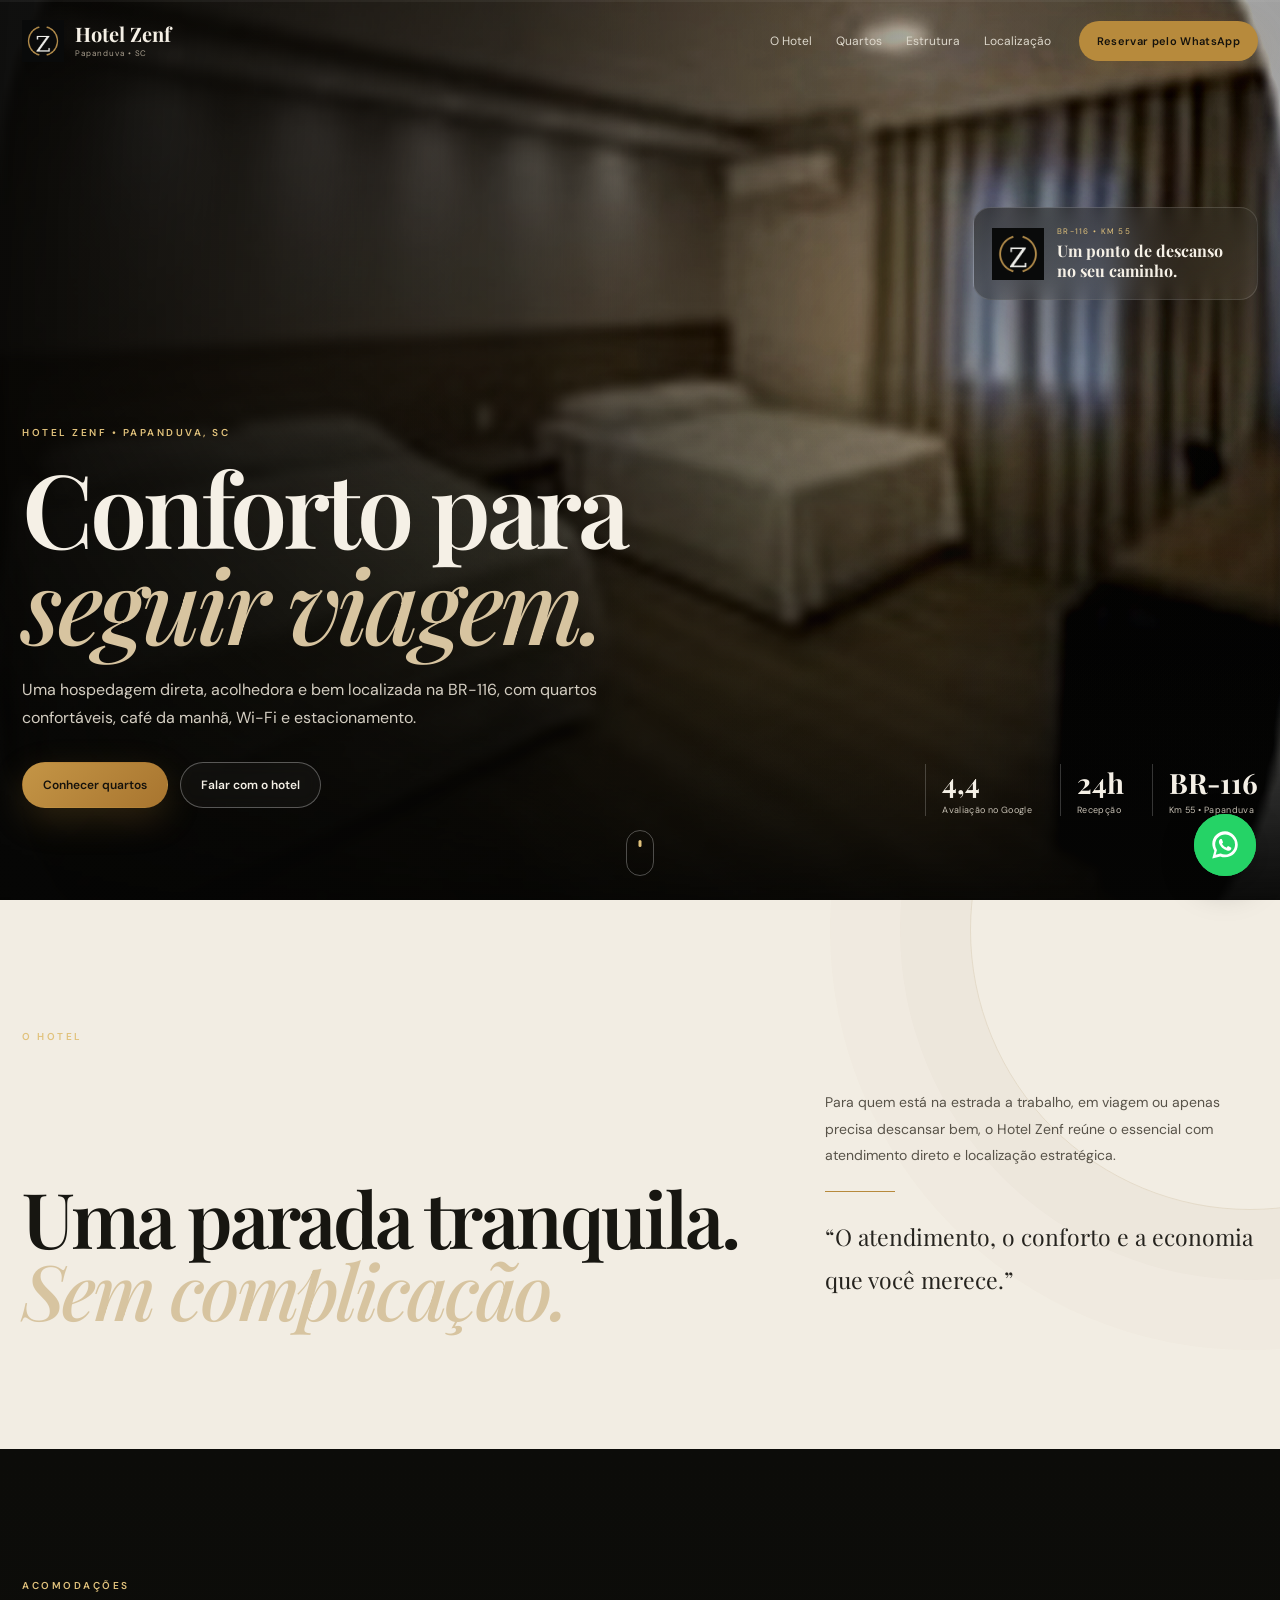
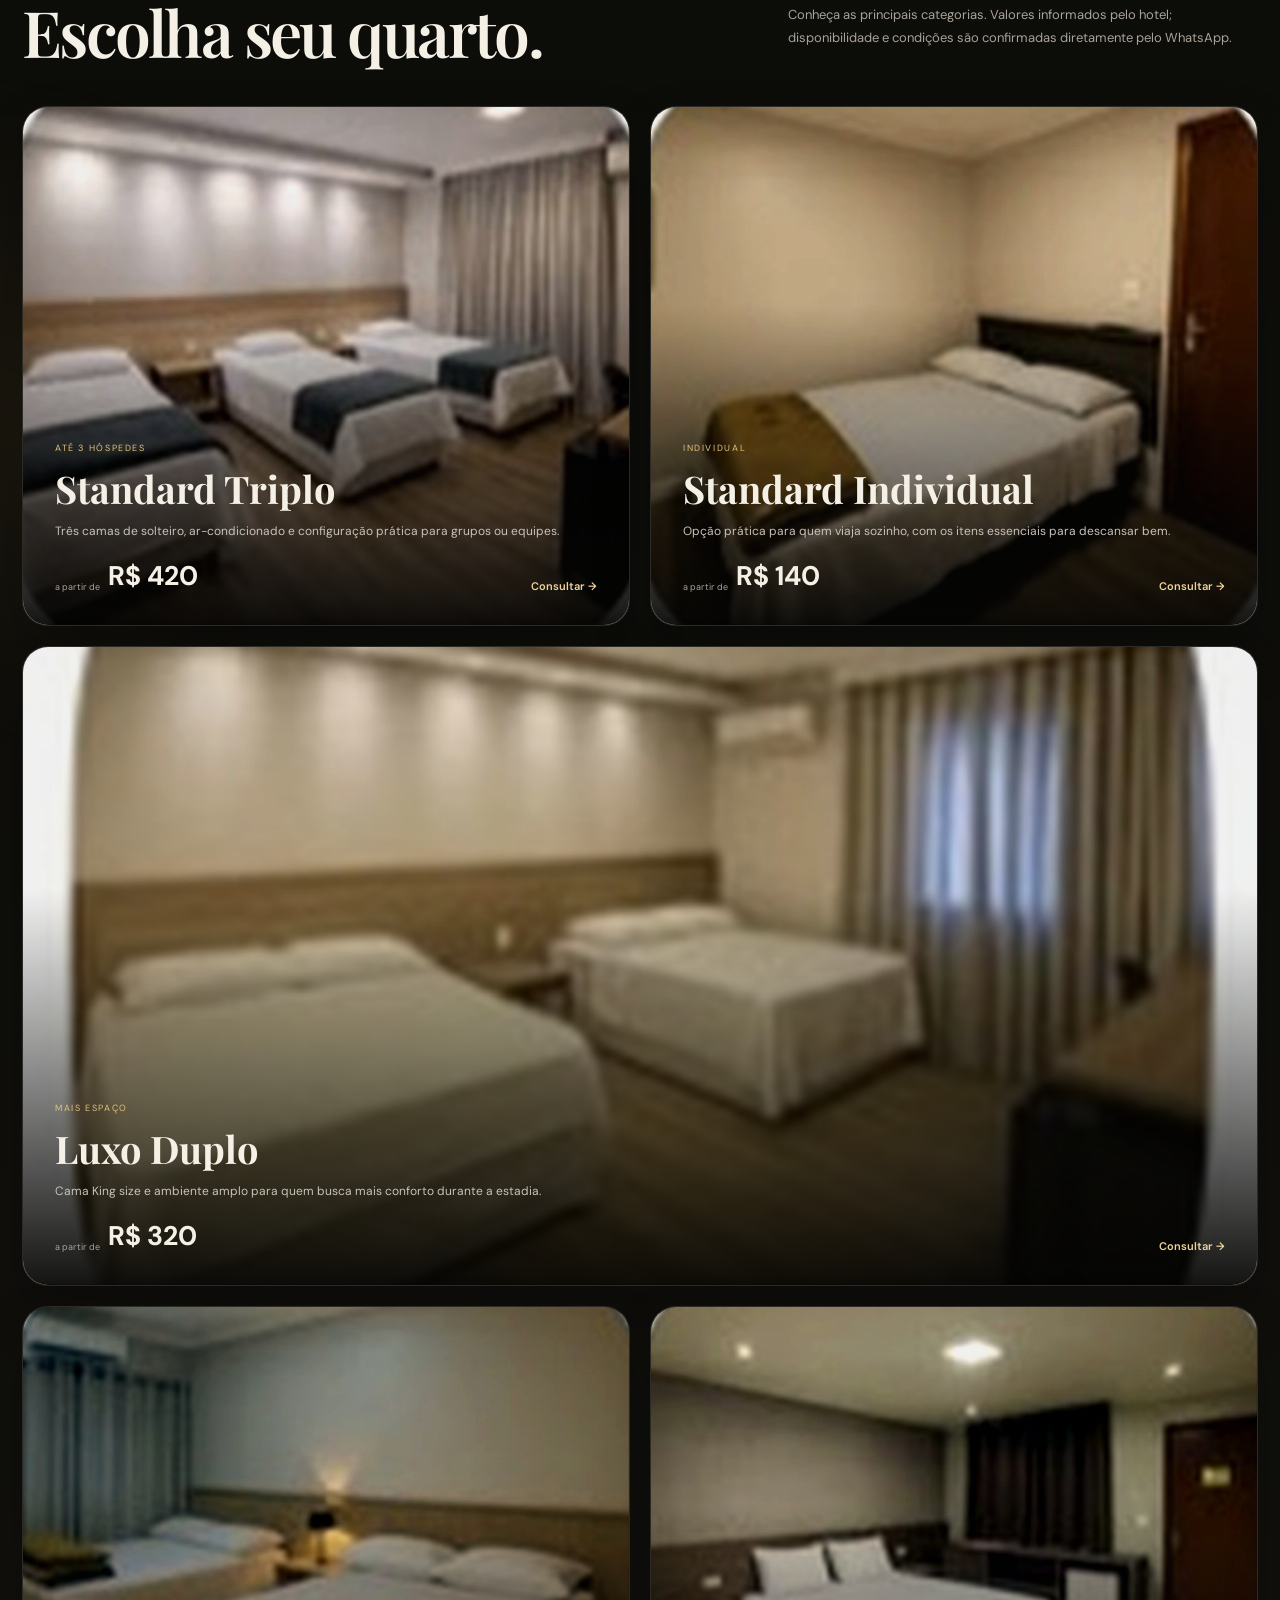
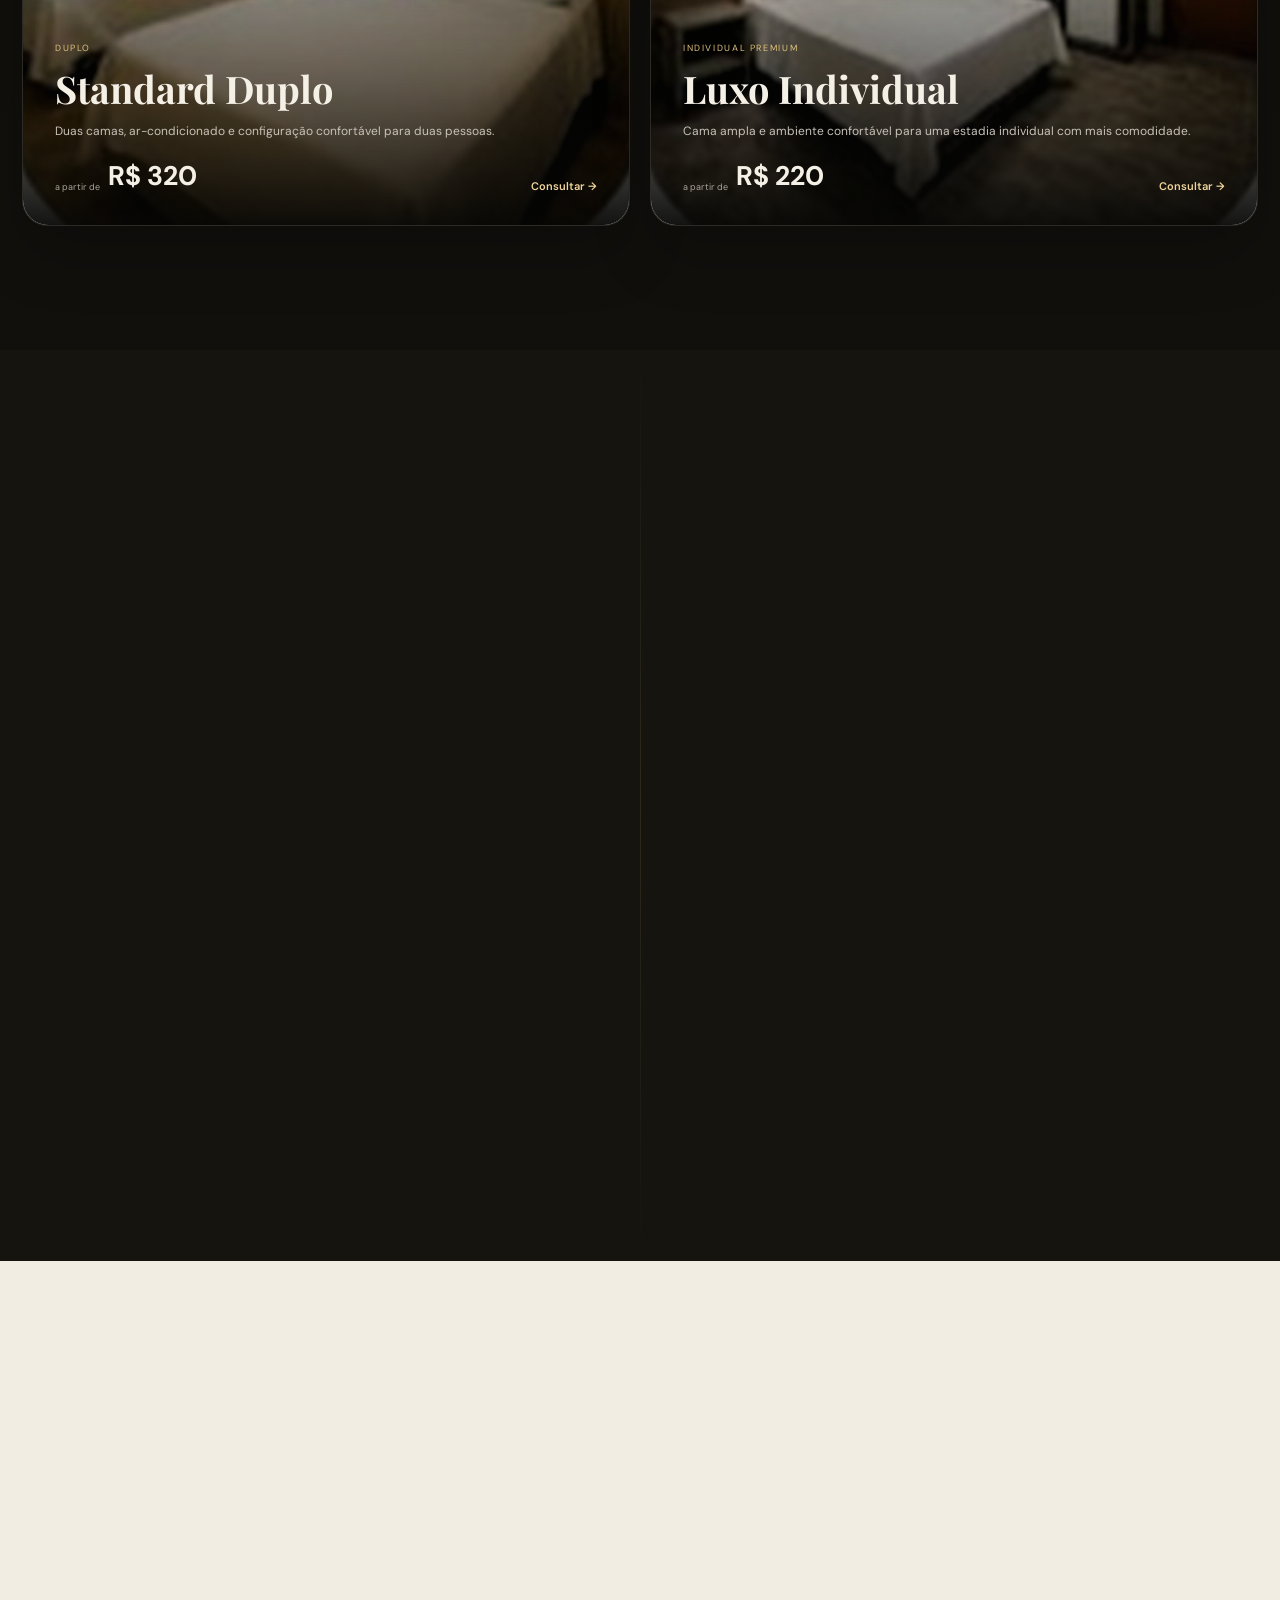
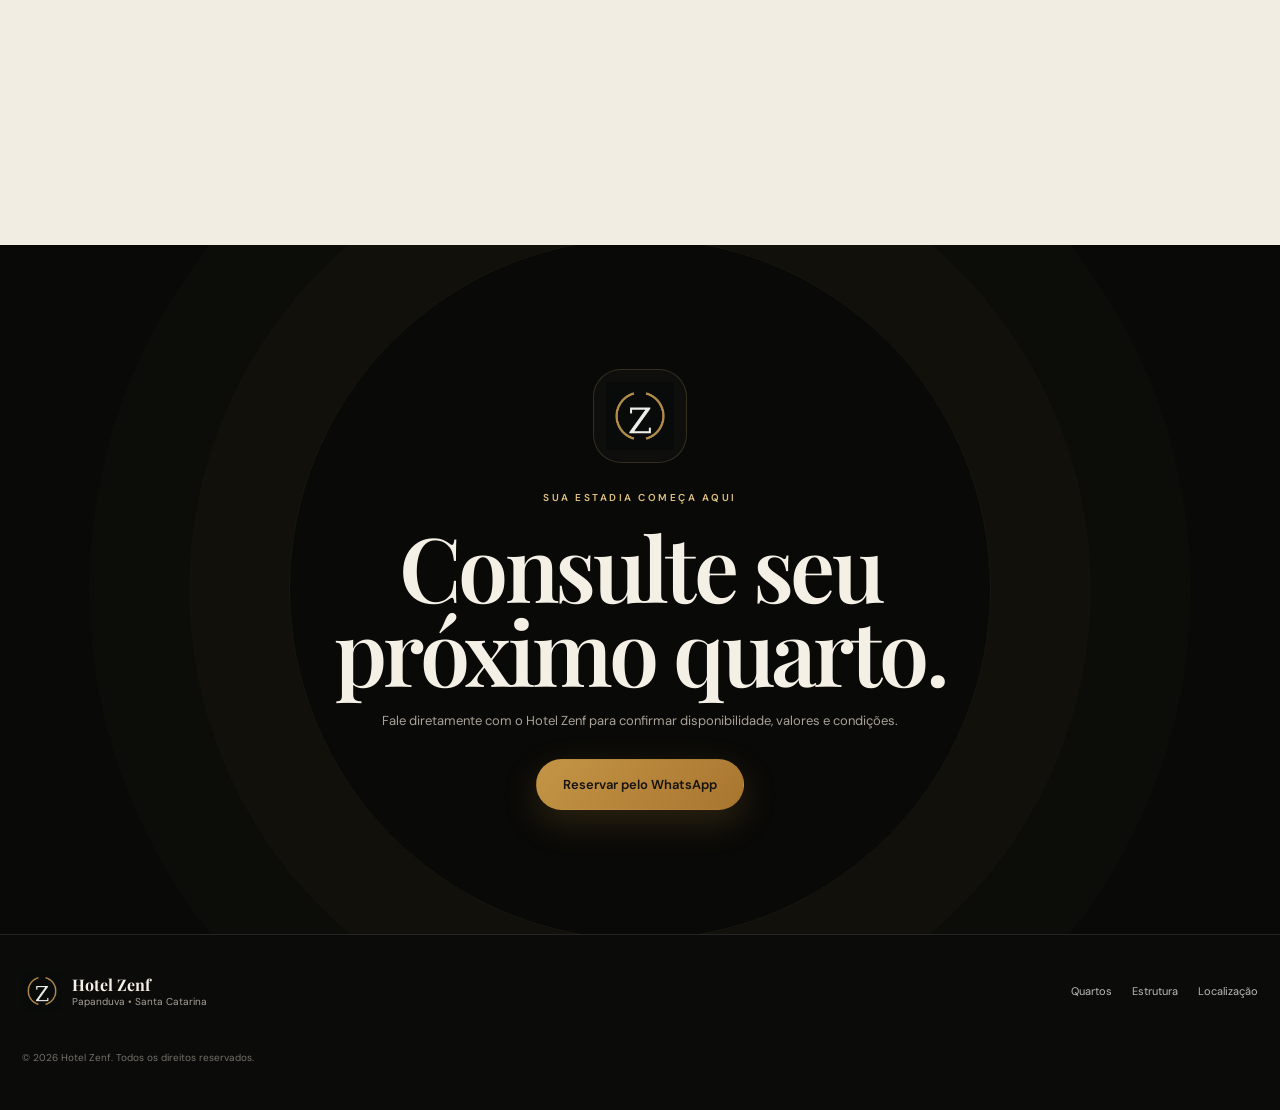
==== index.html @ 806b2047 "Add files via upload" ====
<!DOCTYPE html>
<html lang="pt-BR">
<head>
  <meta charset="UTF-8" />
  <meta name="viewport" content="width=device-width, initial-scale=1, viewport-fit=cover" />
  <meta name="theme-color" content="#0b0b09" />
  <meta name="description" content="Hotel Zenf em Papanduva, SC. Conforto, praticidade, café da manhã, Wi-Fi e estacionamento na BR-116." />
  <meta property="og:title" content="Hotel Zenf | Papanduva - SC" />
  <meta property="og:description" content="Conforto, atendimento e praticidade na BR-116." />
  <meta property="og:image" content="assets/hero-hotel-zenf.jpg" />
  <title>Hotel Zenf | Papanduva - SC</title>
  <link rel="icon" href="assets/favicon.ico" />
  <link rel="apple-touch-icon" href="assets/icon-180.png" />
  <link rel="manifest" href="manifest.webmanifest" />
  <link rel="preconnect" href="https://fonts.googleapis.com">
  <link rel="preconnect" href="https://fonts.gstatic.com" crossorigin>
  <link href="https://fonts.googleapis.com/css2?family=DM+Sans:wght@400;500;600&family=Playfair+Display:wght@500;600;700&display=swap" rel="stylesheet">
  <link rel="stylesheet" href="styles.css" />
</head>
<body>
  <div class="scroll-progress" aria-hidden="true"><span></span></div>

  <header class="nav" id="topo">
    <a class="brand-mini" href="#topo" aria-label="Hotel Zenf - Início">
      <img src="assets/hotel-zenf-emblem.png" alt="Símbolo Hotel Zenf" />
      <div><strong>Hotel Zenf</strong><small>Papanduva • SC</small></div>
    </a>

    <nav aria-label="Navegação principal">
      <a href="#hotel">O Hotel</a>
      <a href="#quartos">Quartos</a>
      <a href="#estrutura">Estrutura</a>
      <a href="#localizacao">Localização</a>
    </nav>

    <a class="nav-cta" href="https://wa.me/554736532288?text=Olá%2C%20vim%20pelo%20site%20do%20Hotel%20Zenf%20e%20gostaria%20de%20consultar%20disponibilidade." target="_blank" rel="noopener">
      Reservar pelo WhatsApp
    </a>
    <button class="menu" aria-label="Abrir menu" aria-expanded="false">☰</button>
  </header>

  <main>
    <section class="hero" id="inicio">
      <div class="hero-stage">
        <div class="hero-media depth-layer" data-depth="0.12">
          <img src="assets/hero-hotel-zenf.jpg" alt="Acomodação do Hotel Zenf" />
        </div>
        <div class="hero-glow depth-layer" data-depth="0.04"></div>
        <div class="hero-vignette"></div>
      </div>

      <div class="hero-content reveal">
        <span class="eyebrow">HOTEL ZENF • PAPANDUVA, SC</span>
        <h1>Conforto para<br><em>seguir viagem.</em></h1>
        <p>Uma hospedagem direta, acolhedora e bem localizada na BR-116, com quartos confortáveis, café da manhã, Wi-Fi e estacionamento.</p>
        <div class="hero-actions">
          <a class="btn primary" href="#quartos">Conhecer quartos</a>
          <a class="btn ghost" href="https://wa.me/554736532288?text=Olá%2C%20gostaria%20de%20consultar%20um%20quarto%20no%20Hotel%20Zenf." target="_blank" rel="noopener">Falar com o hotel</a>
        </div>
      </div>

      <div class="hero-floating-card reveal depth-layer" data-depth="-0.06">
        <img src="assets/hotel-zenf-emblem.png" alt="" />
        <div><small>BR-116 • KM 55</small><strong>Um ponto de descanso no seu caminho.</strong></div>
      </div>

      <div class="hero-stats reveal">
        <div><strong>4,4</strong><span>Avaliação no Google</span></div>
        <div><strong>24h</strong><span>Recepção</span></div>
        <div><strong>BR-116</strong><span>Km 55 • Papanduva</span></div>
      </div>

      <a class="scroll-hint" href="#hotel" aria-label="Role para descobrir"><span></span></a>
    </section>

    <section class="intro section" id="hotel">
      <div class="intro-orbit" aria-hidden="true"></div>
      <div class="section-kicker reveal">O HOTEL</div>
      <div class="intro-grid">
        <h2 class="reveal">Uma parada tranquila.<br><em>Sem complicação.</em></h2>
        <div class="intro-copy reveal">
          <p>Para quem está na estrada a trabalho, em viagem ou apenas precisa descansar bem, o Hotel Zenf reúne o essencial com atendimento direto e localização estratégica.</p>
          <div class="signature-line"></div>
          <p class="quote">“O atendimento, o conforto e a economia que você merece.”</p>
        </div>
      </div>
    </section>

    <section class="rooms section" id="quartos">
      <div class="rooms-backdrop" aria-hidden="true"></div>
      <div class="section-head reveal">
        <div>
          <span class="section-kicker">ACOMODAÇÕES</span>
          <h2>Escolha seu quarto.</h2>
        </div>
        <p>Conheça as principais categorias. Valores informados pelo hotel; disponibilidade e condições são confirmadas diretamente pelo WhatsApp.</p>
      </div>

      <div class="room-grid">
        <article class="room-card reveal tilt-card">
          <div class="room-image"><img src="assets/standard-triplo.jpg" alt="Quarto Standard Triplo"></div>
          <div class="room-info">
            <span>ATÉ 3 HÓSPEDES</span><h3>Standard Triplo</h3>
            <p>Três camas de solteiro, ar-condicionado e configuração prática para grupos ou equipes.</p>
            <div class="room-bottom"><div class="price"><small>a partir de</small><strong>R$ 420</strong></div><a href="https://wa.me/554736532288?text=Olá%2C%20gostaria%20de%20consultar%20o%20quarto%20Standard%20Triplo." target="_blank" rel="noopener">Consultar →</a></div>
          </div>
        </article>

        <article class="room-card reveal tilt-card">
          <div class="room-image"><img src="assets/standard-individual.jpg" alt="Quarto Standard Individual"></div>
          <div class="room-info">
            <span>INDIVIDUAL</span><h3>Standard Individual</h3>
            <p>Opção prática para quem viaja sozinho, com os itens essenciais para descansar bem.</p>
            <div class="room-bottom"><div class="price"><small>a partir de</small><strong>R$ 140</strong></div><a href="https://wa.me/554736532288?text=Olá%2C%20gostaria%20de%20consultar%20o%20quarto%20Standard%20Individual." target="_blank" rel="noopener">Consultar →</a></div>
          </div>
        </article>

        <article class="room-card room-card-wide reveal tilt-card">
          <div class="room-image"><img src="assets/luxo-duplo.jpg" alt="Quarto Luxo Duplo"></div>
          <div class="room-info">
            <span>MAIS ESPAÇO</span><h3>Luxo Duplo</h3>
            <p>Cama King size e ambiente amplo para quem busca mais conforto durante a estadia.</p>
            <div class="room-bottom"><div class="price"><small>a partir de</small><strong>R$ 320</strong></div><a href="https://wa.me/554736532288?text=Olá%2C%20gostaria%20de%20consultar%20o%20quarto%20Luxo%20Duplo." target="_blank" rel="noopener">Consultar →</a></div>
          </div>
        </article>

        <article class="room-card reveal tilt-card">
          <div class="room-image"><img src="assets/standard-duplo.jpg" alt="Quarto Standard Duplo"></div>
          <div class="room-info">
            <span>DUPLO</span><h3>Standard Duplo</h3>
            <p>Duas camas, ar-condicionado e configuração confortável para duas pessoas.</p>
            <div class="room-bottom"><div class="price"><small>a partir de</small><strong>R$ 320</strong></div><a href="https://wa.me/554736532288?text=Olá%2C%20gostaria%20de%20consultar%20o%20quarto%20Standard%20Duplo." target="_blank" rel="noopener">Consultar →</a></div>
          </div>
        </article>

        <article class="room-card reveal tilt-card">
          <div class="room-image"><img src="assets/luxo-individual.jpg" alt="Quarto Luxo Individual"></div>
          <div class="room-info">
            <span>INDIVIDUAL PREMIUM</span><h3>Luxo Individual</h3>
            <p>Cama ampla e ambiente confortável para uma estadia individual com mais comodidade.</p>
            <div class="room-bottom"><div class="price"><small>a partir de</small><strong>R$ 220</strong></div><a href="https://wa.me/554736532288?text=Olá%2C%20gostaria%20de%20consultar%20o%20quarto%20Luxo%20Individual." target="_blank" rel="noopener">Consultar →</a></div>
          </div>
        </article>
      </div>
    </section>

    <section class="experience section" id="estrutura">
      <div class="experience-title reveal">
        <span class="section-kicker">O ESSENCIAL, BEM FEITO</span>
        <h2>O que você precisa<br>para descansar bem.</h2>
      </div>

      <div class="amenities">
        <article class="amenity reveal">
          <div class="amenity-icon">☕</div><h3>Café da manhã</h3><p>Comece o dia com praticidade antes de seguir viagem.</p>
        </article>
        <article class="amenity reveal">
          <div class="amenity-icon">⌁</div><h3>Wi-Fi</h3><p>Conectividade para trabalho, comunicação e entretenimento.</p>
        </article>
        <article class="amenity reveal">
          <div class="amenity-icon">🚗</div><h3>Estacionamento</h3><p>Mais tranquilidade para quem chega de carro.</p>
        </article>
        <article class="amenity reveal">
          <div class="amenity-icon">❄</div><h3>Ar-condicionado</h3><p>Acomodações preparadas para diferentes temperaturas.</p>
        </article>
        <article class="amenity reveal">
          <div class="amenity-icon">▣</div><h3>TV e frigobar</h3><p>Comodidade no quarto para uma estadia mais confortável.</p>
        </article>
        <article class="amenity reveal">
          <div class="amenity-icon">◷</div><h3>Recepção 24h</h3><p>Atendimento para quem chega em diferentes horários.</p>
        </article>
      </div>
    </section>

    <section class="location section" id="localizacao">
      <div class="location-card reveal tilt-card">
        <span class="section-kicker">LOCALIZAÇÃO</span>
        <h2>No caminho certo.</h2>
        <p>BR-116, Km 55 s/n — São Cristóvão<br>Papanduva — SC, 89370-000</p>
        <div class="location-actions">
          <a class="btn primary" href="https://www.google.com/maps/search/?api=1&query=Hotel+Zenf+Papanduva+SC" target="_blank" rel="noopener">Abrir no Google Maps</a>
          <a class="btn ghost dark" href="tel:+554736532288">(47) 3653-2288</a>
        </div>
      </div>
    </section>

    <section class="final-cta section reveal">
      <div class="final-emblem"><img src="assets/hotel-zenf-emblem.png" alt="Hotel Zenf"></div>
      <span class="section-kicker">SUA ESTADIA COMEÇA AQUI</span>
      <h2>Consulte seu<br>próximo quarto.</h2>
      <p>Fale diretamente com o Hotel Zenf para confirmar disponibilidade, valores e condições.</p>
      <a class="btn primary large" href="https://wa.me/554736532288?text=Olá%2C%20vim%20pelo%20site%20e%20gostaria%20de%20consultar%20disponibilidade%20no%20Hotel%20Zenf." target="_blank" rel="noopener">Reservar pelo WhatsApp</a>
    </section>
  </main>

  <footer>
    <div class="footer-brand">
      <img src="assets/hotel-zenf-emblem.png" alt="">
      <div><strong>Hotel Zenf</strong><span>Papanduva • Santa Catarina</span></div>
    </div>
    <div class="footer-links"><a href="#quartos">Quartos</a><a href="#estrutura">Estrutura</a><a href="#localizacao">Localização</a></div>
    <p>© <span id="year"></span> Hotel Zenf. Todos os direitos reservados.</p>
  </footer>

  <a class="wa-float" href="https://wa.me/554736532288?text=Olá%2C%20vim%20pelo%20site%20do%20Hotel%20Zenf." target="_blank" rel="noopener" aria-label="Falar com Hotel Zenf pelo WhatsApp">
    <span class="wa-pulse" aria-hidden="true"></span>
    <svg viewBox="0 0 32 32" aria-hidden="true">
      <path fill="currentColor" d="M16.04 3C9.43 3 4.05 8.32 4.05 14.86c0 2.31.68 4.57 1.96 6.49L4 28.7l7.55-1.97a12.1 12.1 0 0 0 4.48.86h.01c6.61 0 11.99-5.32 11.99-11.86C28.03 9.18 22.65 3 16.04 3Zm0 21.98h-.01a9.47 9.47 0 0 1-4.03-.91l-.29-.14-4.48 1.17 1.2-4.33-.19-.3a9.18 9.18 0 0 1-1.49-5.02c0-5.13 4.2-9.31 9.35-9.31 2.5 0 4.84.97 6.6 2.72a9.21 9.21 0 0 1 2.74 6.59c0 5.13-4.2 9.53-9.4 9.53Zm5.13-6.97c-.28-.14-1.66-.81-1.92-.9-.26-.1-.45-.14-.64.14-.19.28-.73.9-.9 1.09-.16.19-.33.21-.61.07-.28-.14-1.18-.43-2.25-1.38a8.42 8.42 0 0 1-1.56-1.93c-.16-.28-.02-.43.12-.57.13-.13.28-.33.42-.5.14-.16.19-.28.28-.47.09-.19.05-.35-.02-.5-.07-.14-.64-1.53-.88-2.1-.23-.55-.47-.48-.64-.49h-.55c-.19 0-.5.07-.76.35-.26.28-1 1-1 2.42 0 1.42 1.04 2.79 1.18 2.98.14.19 2.04 3.1 4.94 4.35.69.3 1.23.48 1.65.61.69.22 1.32.19 1.82.12.56-.08 1.66-.67 1.89-1.32.24-.65.24-1.21.17-1.32-.07-.12-.26-.19-.54-.33Z"/>
    </svg>
  </a>

  <script src="script.js"></script>
</body>
</html>
---- styles.css ----
:root{
  --bg:#0b0b09;--bg2:#11110e;--panel:#171610;--ink:#f5f0e6;--muted:#a9a298;
  --gold:#b78a3c;--gold2:#e1c27c;--cream:#f2ede3;--dark:#171611;
  --line:rgba(255,255,255,.10);--max:1240px;
}
*{box-sizing:border-box}
html{scroll-behavior:smooth;overflow-x:hidden}
body{margin:0;background:var(--bg);color:var(--ink);font-family:"DM Sans",Arial,sans-serif;overflow-x:hidden}
a{color:inherit;text-decoration:none}
img{display:block;max-width:100%}
button{font:inherit}
.scroll-progress{position:fixed;top:0;left:0;right:0;height:2px;background:rgba(255,255,255,.05);z-index:100}
.scroll-progress span{display:block;width:0;height:100%;background:linear-gradient(90deg,var(--gold),var(--gold2));box-shadow:0 0 16px rgba(225,194,124,.45)}
.nav{height:82px;position:fixed;top:0;left:0;right:0;z-index:50;display:flex;align-items:center;gap:28px;padding:0 max(22px,calc((100vw - var(--max))/2));transition:.35s}
.nav.scrolled{height:70px;background:rgba(12,12,10,.82);backdrop-filter:blur(16px);border-bottom:1px solid rgba(255,255,255,.06)}
.brand-mini{display:flex;align-items:center;gap:11px;white-space:nowrap}
.brand-mini img{width:42px;height:42px;object-fit:contain}
.brand-mini strong{display:block;font-family:"Playfair Display",Georgia,serif;font-size:20px;line-height:1}
.brand-mini small{display:block;font-size:8px;letter-spacing:.12em;color:#a99f8e;margin-top:4px}
.nav nav{display:flex;gap:24px;margin-left:auto;font-size:12px;color:#ddd8cc}
.nav nav a{position:relative;padding:8px 0}
.nav nav a:after{content:"";position:absolute;left:0;right:100%;bottom:2px;height:1px;background:var(--gold2);transition:.25s}
.nav nav a:hover:after{right:0}
.nav-cta{font-size:11px;font-weight:600;letter-spacing:.03em;background:var(--gold);color:#15120c;padding:13px 18px;border-radius:999px;box-shadow:0 8px 30px rgba(183,138,60,.18)}
.menu{display:none;margin-left:auto;background:rgba(255,255,255,.04);border:1px solid var(--line);color:#fff;border-radius:10px;padding:7px 10px;font-size:19px}
.hero{min-height:100svh;position:relative;display:flex;align-items:flex-end;padding:132px max(22px,calc((100vw - var(--max))/2)) 92px;overflow:hidden;isolation:isolate}
.hero-stage{position:absolute;inset:0;perspective:1300px;overflow:hidden}
.hero-media{position:absolute;inset:-5%;will-change:transform}
.hero-media img{width:100%;height:100%;object-fit:cover;filter:saturate(.86) contrast(1.08) brightness(.86)}
.hero-vignette{position:absolute;inset:0;background:
  linear-gradient(90deg,rgba(5,5,4,.92) 0%,rgba(5,5,4,.69) 40%,rgba(5,5,4,.18) 72%),
  linear-gradient(0deg,rgba(5,5,4,.95) 0%,transparent 58%),
  radial-gradient(circle at 72% 35%,transparent 0%,rgba(5,5,4,.12) 48%,rgba(5,5,4,.55) 100%)}
.hero-glow{position:absolute;width:42vw;height:42vw;right:3vw;top:14vh;border-radius:50%;background:radial-gradient(circle,rgba(208,165,80,.17),transparent 68%);filter:blur(20px);will-change:transform}
.hero-content{position:relative;z-index:2;max-width:760px}
.eyebrow,.section-kicker{display:inline-block;color:var(--gold2);font-size:10px;letter-spacing:.25em;font-weight:600}
.hero h1,.section h2,.final-cta h2{font-family:"Playfair Display",Georgia,serif;font-weight:600;line-height:.94;letter-spacing:-.04em}
.hero h1{font-size:clamp(58px,8vw,112px);margin:18px 0 25px}
.hero h1 em,.intro h2 em{font-weight:500;color:#d7c4a0}
.hero p{font-size:16px;line-height:1.75;color:#d4cec2;max-width:650px}
.hero-actions{display:flex;gap:12px;flex-wrap:wrap;margin-top:30px}
.btn{display:inline-flex;align-items:center;justify-content:center;border-radius:999px;padding:14px 20px;font-size:12px;font-weight:600;border:1px solid transparent;transition:.3s cubic-bezier(.2,.7,.2,1)}
.btn:hover{transform:translateY(-3px)}
.primary{background:linear-gradient(135deg,#c49546,#a8752f);color:#15120c;box-shadow:0 12px 35px rgba(179,132,55,.22)}
.ghost{border-color:rgba(255,255,255,.3);background:rgba(255,255,255,.035);backdrop-filter:blur(8px)}
.ghost.dark{border-color:#c9c0b1;color:#222;background:transparent}
.large{padding:16px 26px;font-size:13px}
.hero-floating-card{position:absolute;z-index:2;right:max(22px,calc((100vw - var(--max))/2));top:23%;width:285px;padding:18px;display:flex;gap:13px;align-items:center;border:1px solid rgba(255,255,255,.13);border-radius:18px;background:linear-gradient(135deg,rgba(25,24,19,.56),rgba(255,255,255,.04));backdrop-filter:blur(16px);box-shadow:0 30px 70px rgba(0,0,0,.25);transform-style:preserve-3d}
.hero-floating-card img{width:52px;height:52px;object-fit:contain}
.hero-floating-card small,.hero-floating-card strong{display:block}
.hero-floating-card small{font-size:8px;letter-spacing:.16em;color:var(--gold2)}
.hero-floating-card strong{font-family:"Playfair Display",Georgia,serif;font-size:16px;line-height:1.25;margin-top:5px}
.hero-stats{position:absolute;right:max(22px,calc((100vw - var(--max))/2));bottom:84px;z-index:2;display:flex;gap:28px}
.hero-stats div{padding-left:16px;border-left:1px solid rgba(255,255,255,.2)}
.hero-stats strong{display:block;font-family:"Playfair Display",Georgia,serif;font-size:28px}
.hero-stats span{display:block;font-size:9px;letter-spacing:.04em;color:#c8c1b5;margin-top:3px}
.scroll-hint{position:absolute;left:50%;bottom:24px;z-index:3;width:28px;height:46px;border:1px solid rgba(255,255,255,.28);border-radius:18px;transform:translateX(-50%)}
.scroll-hint span{position:absolute;width:3px;height:7px;border-radius:3px;background:var(--gold2);top:9px;left:50%;transform:translateX(-50%);animation:scrollDot 1.7s infinite}
@keyframes scrollDot{0%{opacity:0;transform:translate(-50%,0)}30%{opacity:1}100%{opacity:0;transform:translate(-50%,18px)}}
.section{padding:124px max(22px,calc((100vw - var(--max))/2));position:relative;overflow:hidden}
.intro{background:var(--cream);color:var(--dark)}
.intro-orbit{position:absolute;width:560px;height:560px;border:1px solid rgba(142,105,47,.14);border-radius:50%;right:-250px;top:-250px;box-shadow:0 0 0 70px rgba(142,105,47,.025),0 0 0 140px rgba(142,105,47,.018)}
.intro-grid{display:grid;grid-template-columns:1.25fr .75fr;gap:80px;align-items:end;margin-top:30px;position:relative;z-index:2}
.intro h2{font-size:clamp(48px,6vw,82px);margin:0}
.intro-copy p{font-size:14px;line-height:1.9;color:#585349}
.signature-line{height:1px;width:70px;background:var(--gold);margin:22px 0}
.intro-copy .quote{font-family:"Playfair Display",Georgia,serif;font-size:23px;color:#25231e}
.rooms{background:linear-gradient(180deg,#0c0c09,#11100d)}
.rooms-backdrop{position:absolute;width:700px;height:700px;border-radius:50%;left:-350px;top:10%;background:radial-gradient(circle,rgba(181,138,60,.08),transparent 68%);filter:blur(10px)}
.section-head{display:flex;justify-content:space-between;gap:40px;align-items:end;margin-bottom:44px;position:relative;z-index:2}
.section-head h2{font-size:clamp(48px,5vw,70px);margin:8px 0 0}
.section-head>p{max-width:470px;color:var(--muted);font-size:13px;line-height:1.75}
.room-grid{display:grid;grid-template-columns:repeat(2,minmax(0,1fr));gap:20px;perspective:1400px}
.room-card{position:relative;min-height:520px;border-radius:26px;overflow:hidden;background:#17160f;border:1px solid rgba(255,255,255,.09);box-shadow:0 30px 60px rgba(0,0,0,.2);transform-style:preserve-3d;transition:box-shadow .35s,border-color .35s}
.room-card:hover{border-color:rgba(225,194,124,.24);box-shadow:0 40px 80px rgba(0,0,0,.32)}
.room-card-wide{grid-column:span 2;min-height:640px}
.room-image{position:absolute;inset:0;overflow:hidden}
.room-image:after{content:"";position:absolute;inset:0;background:linear-gradient(0deg,rgba(5,5,4,.94),rgba(5,5,4,.06) 62%)}
.room-image img{width:100%;height:100%;object-fit:cover;transition:transform 1s cubic-bezier(.2,.7,.2,1);will-change:transform}
.room-card:hover .room-image img{transform:scale(1.045)}
.room-info{position:absolute;left:0;right:0;bottom:0;padding:32px;z-index:2;transform:translateZ(34px)}
.room-info>span{font-size:9px;letter-spacing:.18em;color:var(--gold2)}
.room-info h3{font-family:"Playfair Display",Georgia,serif;font-size:38px;margin:7px 0 8px}
.room-info p{margin:0;color:#c8c2b8;line-height:1.65;font-size:12px;max-width:540px}
.room-bottom{display:flex;align-items:flex-end;justify-content:space-between;gap:18px;margin-top:17px}
.price{display:flex;align-items:flex-end;gap:8px}
.price small{color:#aaa49a;font-size:9px}
.price strong{font-size:27px}
.room-bottom>a{font-size:11px;color:#f0d59b;font-weight:600}
.experience{background:#15140f}
.experience:before{content:"";position:absolute;left:50%;top:0;bottom:0;width:1px;background:linear-gradient(transparent,rgba(225,194,124,.12),transparent)}
.experience-title h2{font-size:clamp(48px,6vw,78px);margin:12px 0 58px}
.amenities{display:grid;grid-template-columns:repeat(3,1fr);gap:14px;perspective:1200px}
.amenity{padding:28px;min-height:200px;border:1px solid rgba(255,255,255,.085);border-radius:20px;background:linear-gradient(145deg,rgba(255,255,255,.04),rgba(255,255,255,.012));box-shadow:inset 0 1px rgba(255,255,255,.03),0 20px 60px rgba(0,0,0,.12);transition:.35s}
.amenity:hover{transform:translateY(-7px) rotateX(2deg);border-color:rgba(225,194,124,.22)}
.amenity-icon{width:44px;height:44px;border:1px solid rgba(225,194,124,.28);border-radius:14px;display:grid;place-items:center;color:var(--gold2);font-size:19px;background:rgba(225,194,124,.04)}
.amenity h3{font-family:"Playfair Display",Georgia,serif;font-size:25px;margin:28px 0 8px}
.amenity p{font-size:12px;line-height:1.75;color:var(--muted);margin:0}
.location{background:var(--cream);color:var(--dark);display:block}
.location-card{padding:48px;border:1px solid #d8d0c0;border-radius:26px;background:rgba(255,255,255,.42);box-shadow:0 35px 80px rgba(77,60,34,.08);transform-style:preserve-3d}
.location-card h2{font-size:62px;margin:10px 0 18px}
.location-card p{color:#615b50;line-height:1.8}
.location-actions{display:flex;gap:10px;flex-wrap:wrap;margin-top:27px}
.location-graphic{position:relative;border-radius:26px;background:linear-gradient(145deg,#181712,#0d0d0b);color:#fff;min-height:370px;display:flex;flex-direction:column;align-items:center;justify-content:center;overflow:hidden;box-shadow:0 35px 80px rgba(0,0,0,.16)}
.location-graphic span{font-family:"Playfair Display",Georgia,serif;font-size:112px;color:var(--gold2);line-height:.85;position:relative;z-index:2}
.location-graphic small{letter-spacing:.22em;color:#c9c2b5;position:relative;z-index:2}
.route-line{position:absolute;width:140%;height:1px;background:linear-gradient(90deg,transparent,var(--gold),transparent);transform:rotate(-27deg);opacity:.45}
.route-dot{position:absolute;width:14px;height:14px;border-radius:50%;background:var(--gold2);box-shadow:0 0 0 10px rgba(225,194,124,.08),0 0 40px rgba(225,194,124,.42);right:22%;top:27%}
.final-cta{text-align:center;background:#090907}
.final-cta:before{content:"";position:absolute;width:700px;height:700px;border:1px solid rgba(225,194,124,.07);border-radius:50%;left:50%;top:50%;transform:translate(-50%,-50%);box-shadow:0 0 0 100px rgba(225,194,124,.018),0 0 0 200px rgba(225,194,124,.012)}
.final-emblem{width:94px;height:94px;border:1px solid rgba(225,194,124,.18);border-radius:28px;display:grid;place-items:center;margin:0 auto 22px;position:relative;z-index:2;background:rgba(255,255,255,.025)}
.final-emblem img{width:68px}
.final-cta>*{position:relative;z-index:2}
.final-cta h2{font-size:clamp(58px,7vw,96px);margin:18px 0}
.final-cta p{max-width:600px;margin:0 auto 26px;color:var(--muted);line-height:1.75;font-size:13px}
footer{padding:36px max(22px,calc((100vw - var(--max))/2));border-top:1px solid var(--line);display:flex;gap:30px;align-items:center;flex-wrap:wrap}
.footer-brand{display:flex;align-items:center;gap:10px}
.footer-brand img{width:40px}
.footer-brand strong,.footer-brand span{display:block}
.footer-brand strong{font-family:"Playfair Display",Georgia,serif}
.footer-brand span{font-size:10px;color:var(--muted)}
.footer-links{display:flex;gap:20px;margin-left:auto;font-size:11px;color:#bbb}
footer>p{width:100%;font-size:10px;color:#747169}
.wa-float{position:fixed;right:20px;bottom:20px;z-index:60;background:#25D366;color:#07150b;font-weight:700;font-size:11px;padding:13px 17px;border-radius:999px;box-shadow:0 16px 34px rgba(0,0,0,.28)}
.reveal{opacity:0;transform:translateY(28px);transition:opacity .8s cubic-bezier(.2,.7,.2,1),transform .8s cubic-bezier(.2,.7,.2,1)}
.reveal.in{opacity:1;transform:none}
@media(max-width:980px){
  .nav nav,.nav-cta{display:none}.menu{display:block}
  .nav.open{background:rgba(12,12,10,.96);backdrop-filter:blur(16px)}
  .nav.open nav{display:flex;position:absolute;top:70px;left:14px;right:14px;flex-direction:column;background:#11110e;border:1px solid var(--line);padding:20px;border-radius:16px}
  .hero{padding-bottom:126px}
  .hero-floating-card{display:none}
  .hero-stats{left:22px;right:22px;bottom:62px;gap:12px}
  .hero-stats div{flex:1}.hero-stats strong{font-size:23px}.hero-stats span{font-size:8px}
  .scroll-hint{display:none}
  .intro-grid,.location{grid-template-columns:1fr;gap:30px}
  .room-grid{grid-template-columns:1fr}.room-card-wide{grid-column:auto}
  .amenities{grid-template-columns:repeat(2,1fr)}
  .section{padding-top:92px;padding-bottom:92px}
  .section-head{align-items:start;flex-direction:column}
  .footer-links{margin-left:0;width:100%;flex-wrap:wrap}
}
@media(max-width:560px){
  .nav{height:68px;padding-left:16px;padding-right:16px}.brand-mini strong{font-size:18px}.brand-mini img{width:37px;height:37px}
  .hero{padding:105px 18px 112px}.hero h1{font-size:56px}.hero p{font-size:13px}
  .hero-stats{bottom:24px;left:18px;right:18px}.hero-stats span{display:none}
  .section{padding:74px 18px}
  .intro h2,.section-head h2,.experience-title h2{font-size:44px}
  .room-card,.room-card-wide{min-height:500px;border-radius:20px}
  .room-info{padding:24px}.room-info h3{font-size:32px}
  .room-bottom{align-items:flex-start;flex-direction:column}
  .amenities{grid-template-columns:1fr}
  .location-card{padding:30px 23px}.location-card h2{font-size:48px}.location-graphic{min-height:260px}
  .wa-float{right:13px;bottom:13px}
}
@media(prefers-reduced-motion:reduce){
  html{scroll-behavior:auto}
  *,*:before,*:after{animation:none!important;transition:none!important}
}

.location-card{max-width:900px;margin:0 auto}

/* WhatsApp flutuante pulsante */
.wa-float{
  position:fixed;right:24px;bottom:24px;z-index:60;
  width:62px;height:62px;padding:0;border-radius:50%;
  display:grid;place-items:center;
  background:#25D366;color:#fff;
  box-shadow:0 12px 34px rgba(0,0,0,.28);
  transition:transform .25s ease,box-shadow .25s ease;
  isolation:isolate;
}
.wa-float:hover{transform:translateY(-3px) scale(1.04);box-shadow:0 16px 42px rgba(0,0,0,.34)}
.wa-float svg{width:34px;height:34px;position:relative;z-index:2}
.wa-pulse{
  position:absolute;inset:0;border-radius:50%;
  background:#25D366;z-index:-1;
  animation:waPulse 1.8s ease-out infinite;
}
@keyframes waPulse{
  0%{transform:scale(.92);opacity:.7}
  70%{transform:scale(1.55);opacity:0}
  100%{transform:scale(1.55);opacity:0}
}
@media(max-width:560px){
  .wa-float{right:16px;bottom:16px;width:56px;height:56px}
  .wa-float svg{width:31px;height:31px}
}
@media(prefers-reduced-motion:reduce){
  .wa-pulse{animation:none!important}
}
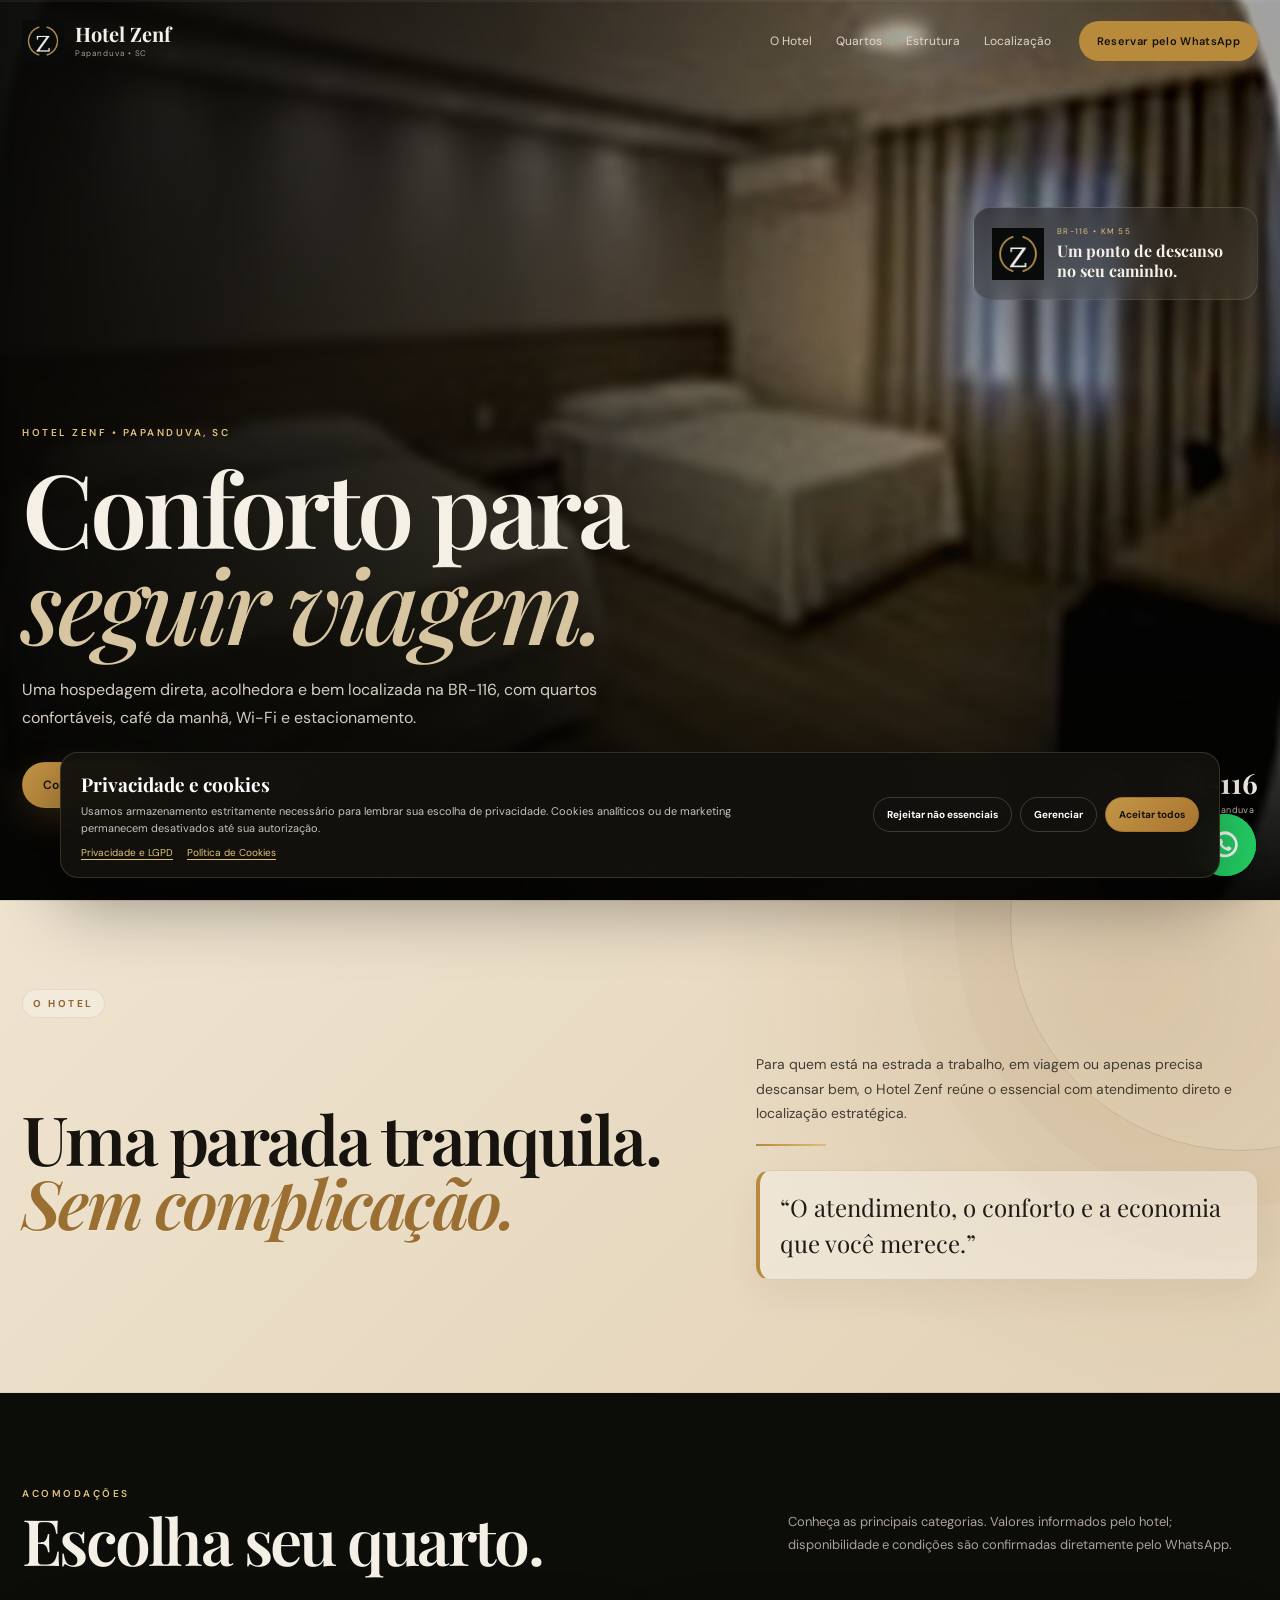
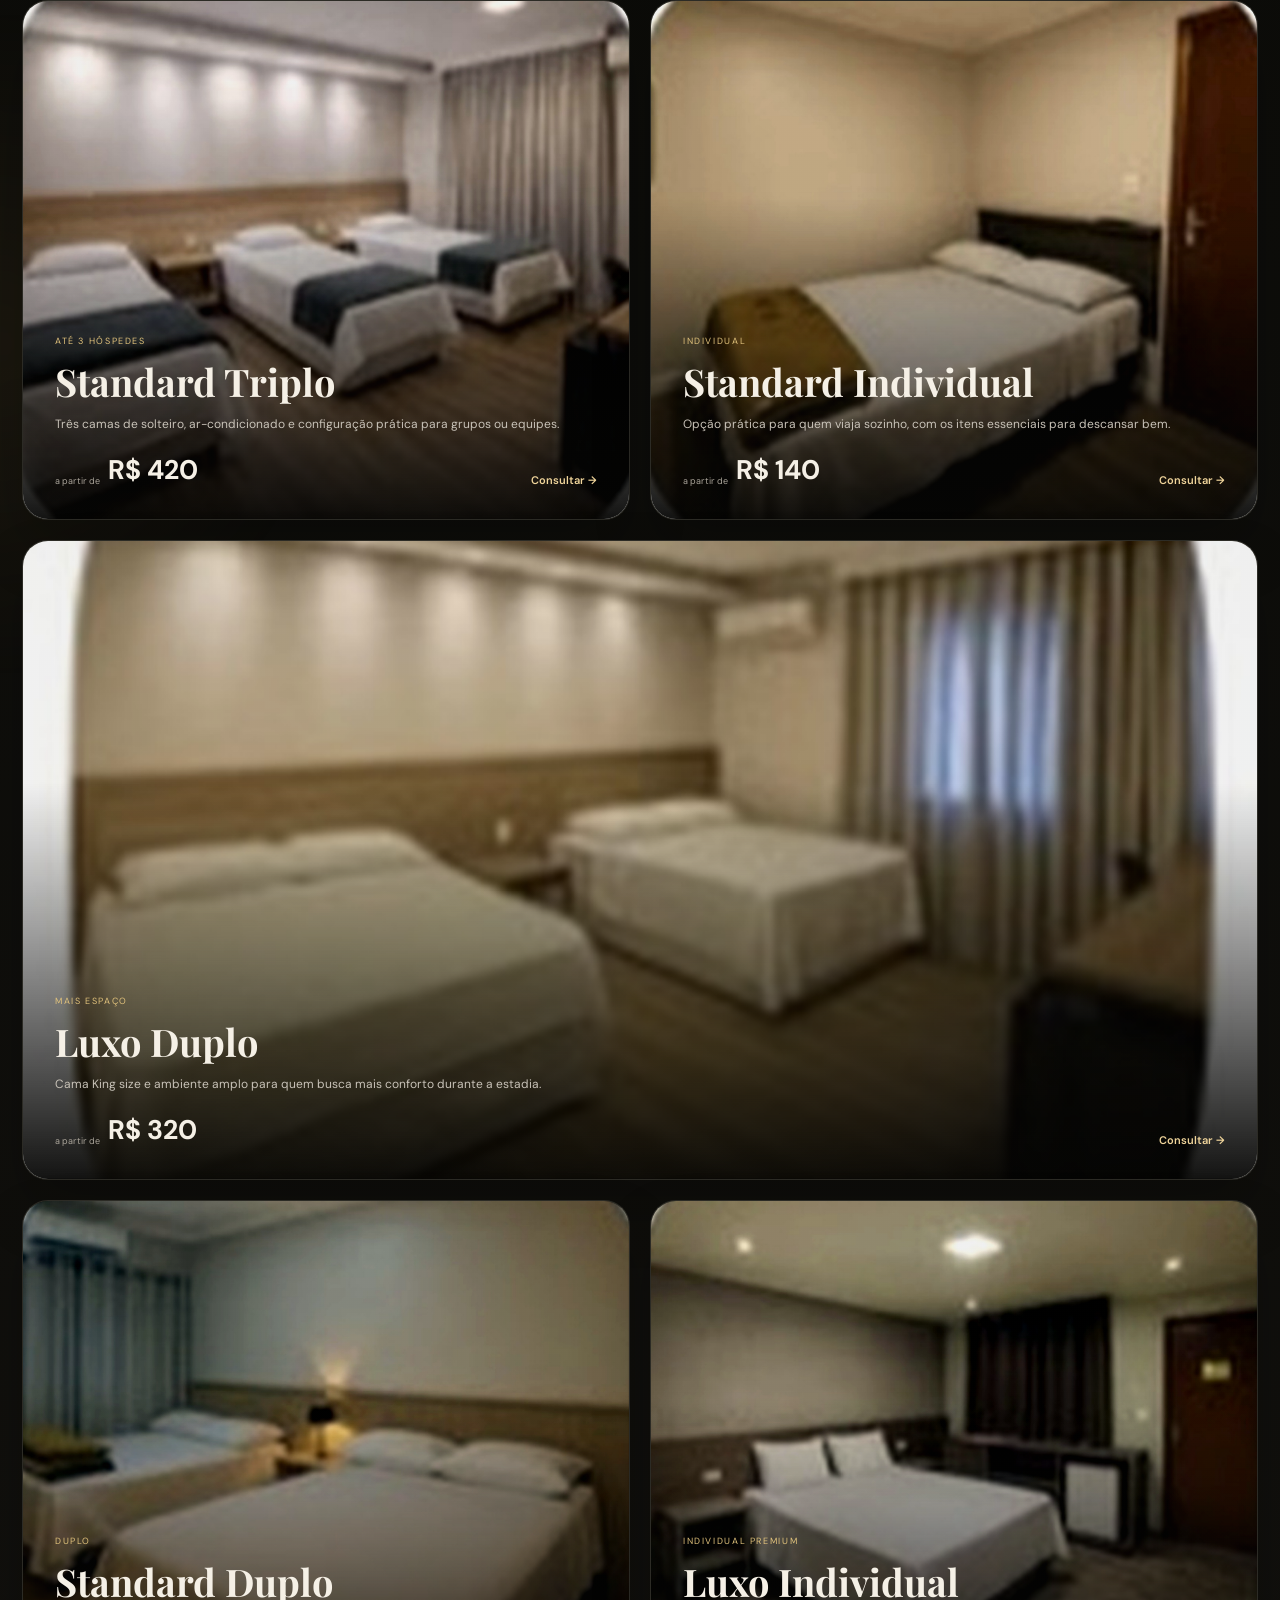
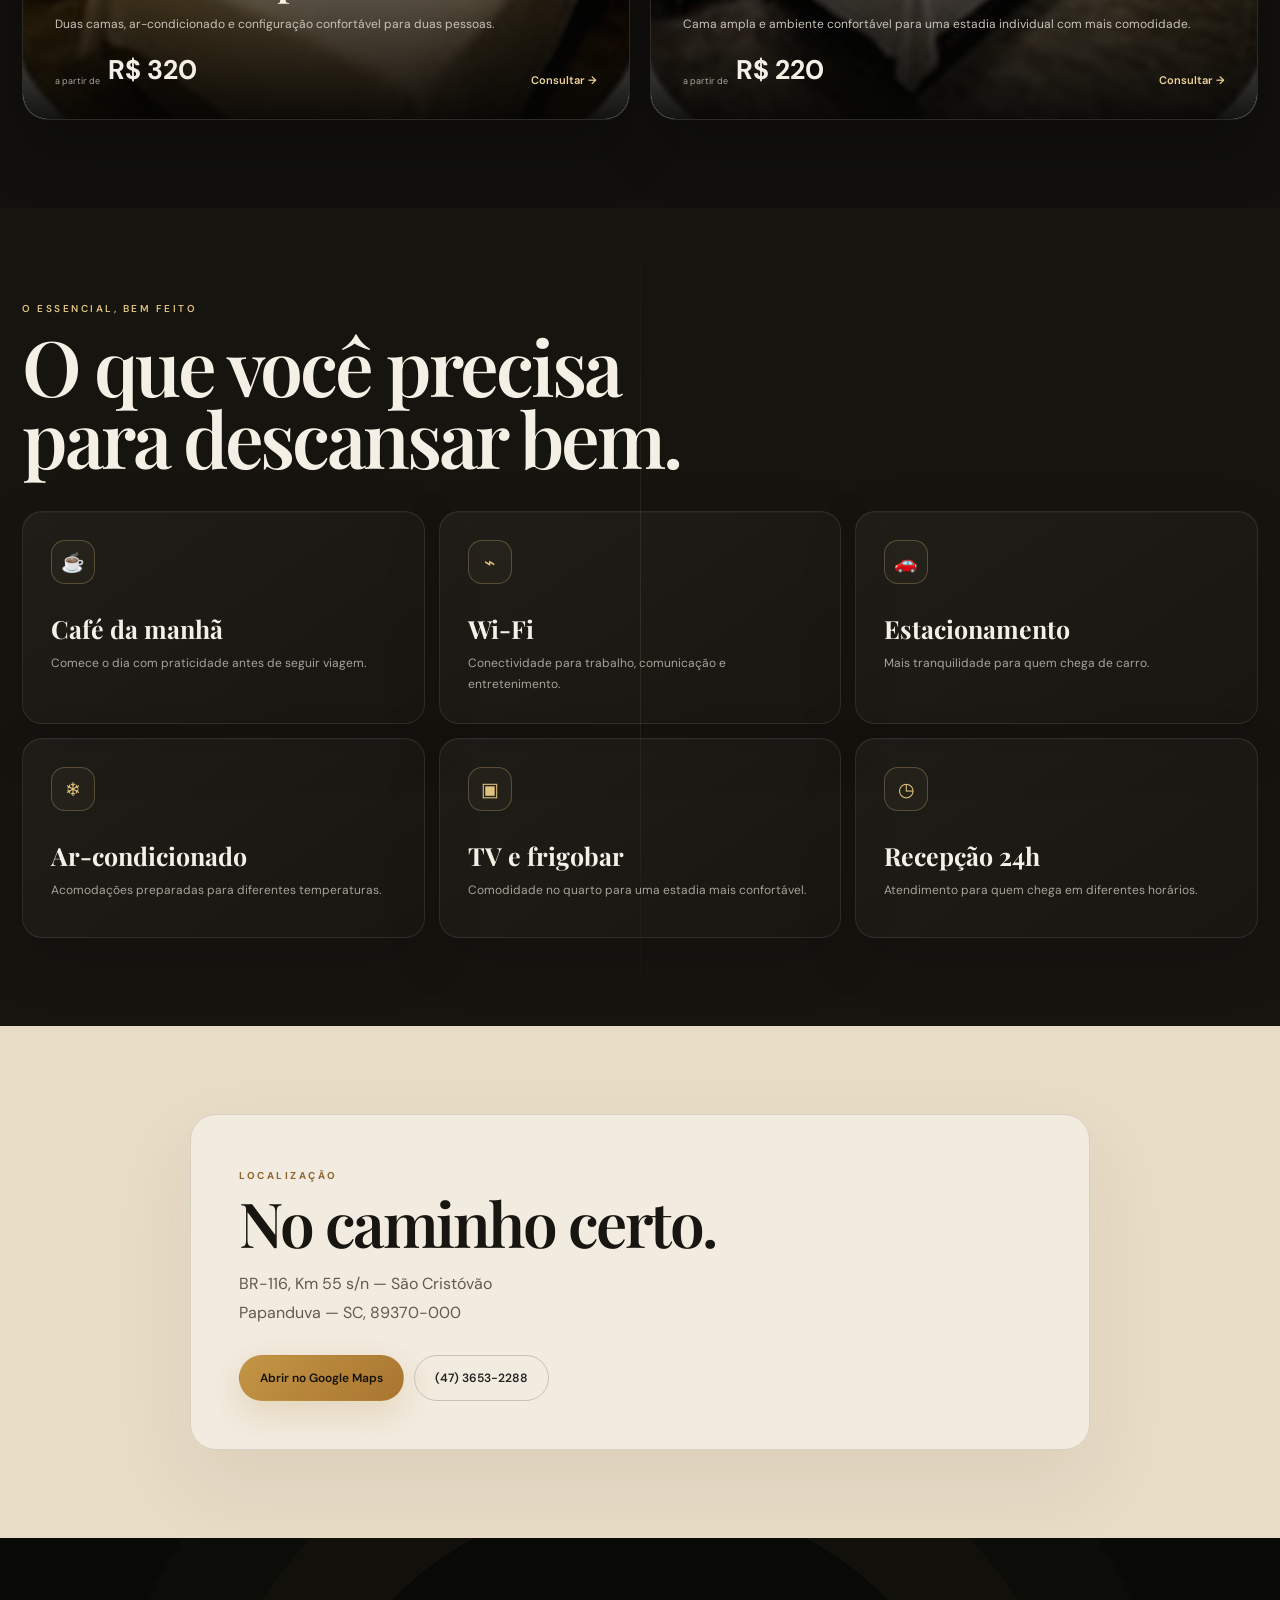
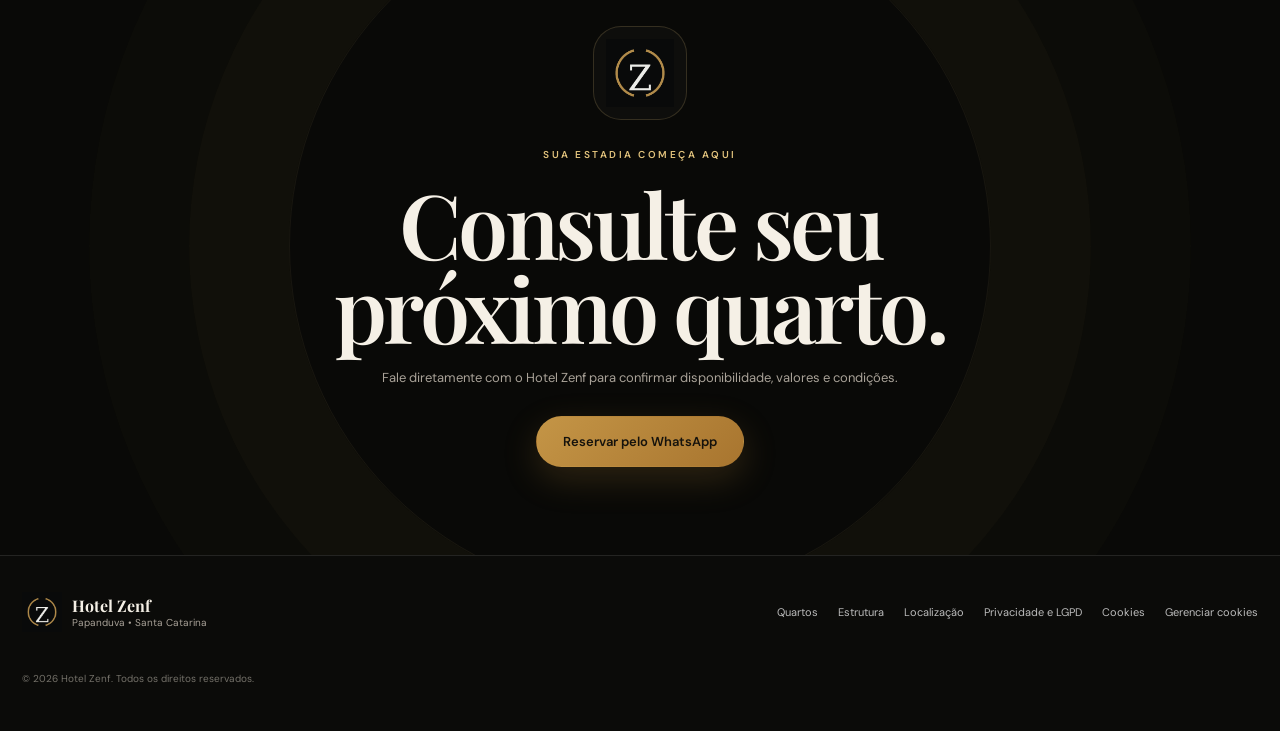
==== commit f6a70498: "Add files via upload" ====
--- a/index.html
+++ b/index.html
@@ -198,7 +198,14 @@
       <img src="assets/hotel-zenf-emblem.png" alt="">
       <div><strong>Hotel Zenf</strong><span>Papanduva • Santa Catarina</span></div>
     </div>
-    <div class="footer-links"><a href="#quartos">Quartos</a><a href="#estrutura">Estrutura</a><a href="#localizacao">Localização</a></div>
+    <div class="footer-links">
+      <a href="#quartos">Quartos</a>
+      <a href="#estrutura">Estrutura</a>
+      <a href="#localizacao">Localização</a>
+      <a href="privacidade.html">Privacidade e LGPD</a>
+      <a href="cookies.html">Cookies</a>
+      <button class="footer-cookie-btn" id="manageCookiesFooter" type="button">Gerenciar cookies</button>
+    </div>
     <p>© <span id="year"></span> Hotel Zenf. Todos os direitos reservados.</p>
   </footer>
 
@@ -209,6 +216,70 @@
     </svg>
   </a>
 
+
+  <section class="cookie-banner" id="cookieBanner" aria-live="polite" aria-label="Preferências de privacidade">
+    <div class="cookie-copy">
+      <strong>Privacidade e cookies</strong>
+      <p>Usamos armazenamento estritamente necessário para lembrar sua escolha de privacidade. Cookies analíticos ou de marketing permanecem desativados até sua autorização.</p>
+      <div class="cookie-links">
+        <a href="privacidade.html">Privacidade e LGPD</a>
+        <a href="cookies.html">Política de Cookies</a>
+      </div>
+    </div>
+    <div class="cookie-actions">
+      <button class="cookie-btn secondary" id="rejectCookies" type="button">Rejeitar não essenciais</button>
+      <button class="cookie-btn secondary" id="manageCookies" type="button">Gerenciar</button>
+      <button class="cookie-btn primary-cookie" id="acceptCookies" type="button">Aceitar todos</button>
+    </div>
+  </section>
+
+  <div class="cookie-modal" id="cookieModal" aria-hidden="true">
+    <div class="cookie-modal-card" role="dialog" aria-modal="true" aria-labelledby="cookieModalTitle">
+      <button class="cookie-close" id="cookieClose" type="button" aria-label="Fechar">×</button>
+      <span class="section-kicker">PRIVACIDADE</span>
+      <h2 id="cookieModalTitle">Gerenciar cookies</h2>
+      <p class="cookie-intro">Escolha quais categorias não essenciais autoriza. Os cookies necessários ficam sempre ativos porque são usados para funcionamento e registro da sua escolha.</p>
+
+      <div class="cookie-pref-row">
+        <div>
+          <strong>Necessários</strong>
+          <span>Funcionamento básico, segurança e registro da preferência de privacidade.</span>
+        </div>
+        <label class="switch disabled-switch" aria-label="Cookies necessários sempre ativos">
+          <input type="checkbox" checked disabled>
+          <span></span>
+        </label>
+      </div>
+
+      <div class="cookie-pref-row">
+        <div>
+          <strong>Analíticos</strong>
+          <span>Medição agregada de visitas e desempenho, somente se uma ferramenta desse tipo for habilitada.</span>
+        </div>
+        <label class="switch">
+          <input type="checkbox" id="analyticsCookies">
+          <span></span>
+        </label>
+      </div>
+
+      <div class="cookie-pref-row">
+        <div>
+          <strong>Marketing</strong>
+          <span>Mensuração de campanhas, remarketing ou publicidade, somente se uma ferramenta desse tipo for habilitada.</span>
+        </div>
+        <label class="switch">
+          <input type="checkbox" id="marketingCookies">
+          <span></span>
+        </label>
+      </div>
+
+      <div class="cookie-modal-actions">
+        <button class="cookie-btn secondary" id="rejectAllModal" type="button">Rejeitar não essenciais</button>
+        <button class="cookie-btn primary-cookie" id="saveCookiePrefs" type="button">Salvar preferências</button>
+      </div>
+    </div>
+  </div>
+
   <script src="script.js"></script>
 </body>
 </html>
--- a/styles.css
+++ b/styles.css
@@ -1,7 +1,7 @@
 
 :root{
   --bg:#0b0b09;--bg2:#11110e;--panel:#171610;--ink:#f5f0e6;--muted:#a9a298;
-  --gold:#b78a3c;--gold2:#e1c27c;--cream:#f2ede3;--dark:#171611;
+  --gold:#b78a3c;--gold2:#e1c27c;--cream:#e8dcc7;--dark:#171611;--cream2:#f7f1e6;--bronze:#8f642e;
   --line:rgba(255,255,255,.10);--max:1240px;
 }
 *{box-sizing:border-box}
@@ -37,7 +37,7 @@
 .eyebrow,.section-kicker{display:inline-block;color:var(--gold2);font-size:10px;letter-spacing:.25em;font-weight:600}
 .hero h1,.section h2,.final-cta h2{font-family:"Playfair Display",Georgia,serif;font-weight:600;line-height:.94;letter-spacing:-.04em}
 .hero h1{font-size:clamp(58px,8vw,112px);margin:18px 0 25px}
-.hero h1 em,.intro h2 em{font-weight:500;color:#d7c4a0}
+.hero h1 em{font-weight:500;color:#d7c4a0}.intro h2 em{font-weight:600;color:#9a6f31}
 .hero p{font-size:16px;line-height:1.75;color:#d4cec2;max-width:650px}
 .hero-actions{display:flex;gap:12px;flex-wrap:wrap;margin-top:30px}
 .btn{display:inline-flex;align-items:center;justify-content:center;border-radius:999px;padding:14px 20px;font-size:12px;font-weight:600;border:1px solid transparent;transition:.3s cubic-bezier(.2,.7,.2,1)}
@@ -58,17 +58,35 @@
 .scroll-hint{position:absolute;left:50%;bottom:24px;z-index:3;width:28px;height:46px;border:1px solid rgba(255,255,255,.28);border-radius:18px;transform:translateX(-50%)}
 .scroll-hint span{position:absolute;width:3px;height:7px;border-radius:3px;background:var(--gold2);top:9px;left:50%;transform:translateX(-50%);animation:scrollDot 1.7s infinite}
 @keyframes scrollDot{0%{opacity:0;transform:translate(-50%,0)}30%{opacity:1}100%{opacity:0;transform:translate(-50%,18px)}}
-.section{padding:124px max(22px,calc((100vw - var(--max))/2));position:relative;overflow:hidden}
-.intro{background:var(--cream);color:var(--dark)}
-.intro-orbit{position:absolute;width:560px;height:560px;border:1px solid rgba(142,105,47,.14);border-radius:50%;right:-250px;top:-250px;box-shadow:0 0 0 70px rgba(142,105,47,.025),0 0 0 140px rgba(142,105,47,.018)}
-.intro-grid{display:grid;grid-template-columns:1.25fr .75fr;gap:80px;align-items:end;margin-top:30px;position:relative;z-index:2}
-.intro h2{font-size:clamp(48px,6vw,82px);margin:0}
-.intro-copy p{font-size:14px;line-height:1.9;color:#585349}
-.signature-line{height:1px;width:70px;background:var(--gold);margin:22px 0}
-.intro-copy .quote{font-family:"Playfair Display",Georgia,serif;font-size:23px;color:#25231e}
+.section{padding:88px max(22px,calc((100vw - var(--max))/2));position:relative;overflow:hidden}
+.intro{
+  background:
+    radial-gradient(circle at 88% 15%,rgba(143,100,46,.16),transparent 34%),
+    linear-gradient(135deg,#efe4d0 0%,#e2d1b5 100%);
+  color:var(--dark);
+  border-top:1px solid rgba(119,82,32,.12);
+  border-bottom:1px solid rgba(119,82,32,.12)
+}
+.intro-orbit{position:absolute;width:460px;height:460px;border:1px solid rgba(110,76,32,.18);border-radius:50%;right:-190px;top:-210px;box-shadow:0 0 0 55px rgba(142,105,47,.04),0 0 0 110px rgba(142,105,47,.025)}
+.intro-grid{display:grid;grid-template-columns:1.15fr .85fr;gap:54px;align-items:center;margin-top:20px;position:relative;z-index:2}
+.intro h2{font-size:clamp(46px,5.3vw,74px);margin:0;color:#17140f;text-shadow:0 1px 0 rgba(255,255,255,.28)}
+.intro-copy p{font-size:14px;line-height:1.75;color:#433d34}
+.signature-line{height:2px;width:70px;background:linear-gradient(90deg,#b78a3c,#dfbd78);margin:18px 0}
+.intro-copy .quote{
+  font-family:"Playfair Display",Georgia,serif;
+  font-size:24px;
+  line-height:1.5;
+  color:#1e1a15;
+  background:rgba(255,255,255,.34);
+  border:1px solid rgba(126,90,38,.18);
+  border-left:4px solid #b78a3c;
+  border-radius:14px;
+  padding:18px 20px;
+  box-shadow:0 16px 35px rgba(85,59,25,.06)
+}
 .rooms{background:linear-gradient(180deg,#0c0c09,#11100d)}
 .rooms-backdrop{position:absolute;width:700px;height:700px;border-radius:50%;left:-350px;top:10%;background:radial-gradient(circle,rgba(181,138,60,.08),transparent 68%);filter:blur(10px)}
-.section-head{display:flex;justify-content:space-between;gap:40px;align-items:end;margin-bottom:44px;position:relative;z-index:2}
+.section-head{display:flex;justify-content:space-between;gap:34px;align-items:end;margin-bottom:30px;position:relative;z-index:2}
 .section-head h2{font-size:clamp(48px,5vw,70px);margin:8px 0 0}
 .section-head>p{max-width:470px;color:var(--muted);font-size:13px;line-height:1.75}
 .room-grid{display:grid;grid-template-columns:repeat(2,minmax(0,1fr));gap:20px;perspective:1400px}
@@ -90,7 +108,7 @@
 .room-bottom>a{font-size:11px;color:#f0d59b;font-weight:600}
 .experience{background:#15140f}
 .experience:before{content:"";position:absolute;left:50%;top:0;bottom:0;width:1px;background:linear-gradient(transparent,rgba(225,194,124,.12),transparent)}
-.experience-title h2{font-size:clamp(48px,6vw,78px);margin:12px 0 58px}
+.experience-title h2{font-size:clamp(48px,6vw,78px);margin:12px 0 38px}
 .amenities{display:grid;grid-template-columns:repeat(3,1fr);gap:14px;perspective:1200px}
 .amenity{padding:28px;min-height:200px;border:1px solid rgba(255,255,255,.085);border-radius:20px;background:linear-gradient(145deg,rgba(255,255,255,.04),rgba(255,255,255,.012));box-shadow:inset 0 1px rgba(255,255,255,.03),0 20px 60px rgba(0,0,0,.12);transition:.35s}
 .amenity:hover{transform:translateY(-7px) rotateX(2deg);border-color:rgba(225,194,124,.22)}
@@ -137,7 +155,7 @@
   .intro-grid,.location{grid-template-columns:1fr;gap:30px}
   .room-grid{grid-template-columns:1fr}.room-card-wide{grid-column:auto}
   .amenities{grid-template-columns:repeat(2,1fr)}
-  .section{padding-top:92px;padding-bottom:92px}
+  .section{padding-top:70px;padding-bottom:70px}
   .section-head{align-items:start;flex-direction:column}
   .footer-links{margin-left:0;width:100%;flex-wrap:wrap}
 }
@@ -145,7 +163,7 @@
   .nav{height:68px;padding-left:16px;padding-right:16px}.brand-mini strong{font-size:18px}.brand-mini img{width:37px;height:37px}
   .hero{padding:105px 18px 112px}.hero h1{font-size:56px}.hero p{font-size:13px}
   .hero-stats{bottom:24px;left:18px;right:18px}.hero-stats span{display:none}
-  .section{padding:74px 18px}
+  .section{padding:56px 18px}
   .intro h2,.section-head h2,.experience-title h2{font-size:44px}
   .room-card,.room-card-wide{min-height:500px;border-radius:20px}
   .room-info{padding:24px}.room-info h3{font-size:32px}
@@ -190,3 +208,45 @@
 @media(prefers-reduced-motion:reduce){
   .wa-pulse{animation:none!important}
 }
+
+.intro .section-kicker,.location .section-kicker{color:#8f642e;font-weight:700}
+.intro .section-kicker{background:rgba(255,255,255,.28);padding:7px 10px;border-radius:999px;border:1px solid rgba(143,100,46,.13)}
+
+.footer-cookie-btn{border:0;background:none;color:#bbb;padding:0;font:inherit;font-size:11px;cursor:pointer}
+.footer-cookie-btn:hover,.footer-links a:hover{color:#fff}
+.cookie-banner{position:fixed;left:22px;right:22px;bottom:22px;z-index:95;display:none;align-items:center;justify-content:space-between;gap:24px;max-width:1160px;margin:0 auto;padding:18px 20px;background:rgba(18,17,13,.96);color:#fff;border:1px solid rgba(225,194,124,.18);border-radius:18px;box-shadow:0 24px 70px rgba(0,0,0,.38);backdrop-filter:blur(18px)}
+.cookie-banner.show{display:flex}
+.cookie-copy{max-width:700px}
+.cookie-copy strong{font-family:"Playfair Display",Georgia,serif;font-size:19px}
+.cookie-copy p{margin:6px 0 8px;color:#c9c3b9;font-size:11px;line-height:1.6}
+.cookie-links{display:flex;gap:14px;flex-wrap:wrap}
+.cookie-links a{font-size:10px;color:var(--gold2);text-decoration:underline;text-underline-offset:3px}
+.cookie-actions{display:flex;gap:8px;flex-wrap:wrap;justify-content:flex-end}
+.cookie-btn{border-radius:999px;padding:10px 13px;font-size:10px;font-weight:700;cursor:pointer}
+.cookie-btn.secondary{border:1px solid rgba(255,255,255,.18);background:transparent;color:#fff}
+.cookie-btn.primary-cookie{border:1px solid #a8752f;background:linear-gradient(135deg,#c49546,#a8752f);color:#15120c}
+.cookie-modal{position:fixed;inset:0;z-index:110;background:rgba(5,5,4,.62);backdrop-filter:blur(7px);display:none;align-items:center;justify-content:center;padding:18px}
+.cookie-modal.show{display:flex}
+.cookie-modal-card{width:min(640px,100%);max-height:88vh;overflow:auto;background:#f4ede1;color:#191711;border-radius:22px;border:1px solid #d8cab3;padding:27px;box-shadow:0 35px 95px rgba(0,0,0,.34);position:relative}
+.cookie-modal-card h2{font-family:"Playfair Display",Georgia,serif;font-size:35px;margin:8px 0}
+.cookie-intro{font-size:12px;line-height:1.7;color:#62594d;margin-bottom:20px}
+.cookie-close{position:absolute;right:13px;top:12px;width:34px;height:34px;border-radius:50%;border:1px solid #dacdb9;background:#fff8ed;color:#332c22;font-size:20px;cursor:pointer}
+.cookie-pref-row{display:flex;align-items:center;justify-content:space-between;gap:18px;padding:17px 0;border-top:1px solid #ded1be}
+.cookie-pref-row strong{display:block;font-size:13px}
+.cookie-pref-row span{display:block;color:#6d6458;font-size:10px;line-height:1.55;margin-top:3px;max-width:450px}
+.switch{position:relative;display:inline-flex;flex:0 0 auto}
+.switch input{position:absolute;opacity:0}
+.switch>span{width:44px;height:24px;background:#aaa299;border-radius:999px;position:relative;transition:.2s;margin:0}
+.switch>span:after{content:"";position:absolute;width:18px;height:18px;border-radius:50%;background:#fff;left:3px;top:3px;transition:.2s}
+.switch input:checked+span{background:#a8752f}
+.switch input:checked+span:after{transform:translateX(20px)}
+.disabled-switch{opacity:.72}
+.cookie-modal-actions{display:flex;justify-content:flex-end;gap:8px;flex-wrap:wrap;margin-top:18px}
+.cookie-modal .cookie-btn.secondary{color:#312a21;border-color:#cdbda5}
+@media(max-width:760px){
+  .cookie-banner{left:10px;right:10px;bottom:10px;align-items:stretch;flex-direction:column;padding:16px}
+  .cookie-actions{justify-content:stretch}
+  .cookie-actions .cookie-btn{flex:1;min-width:120px}
+  .cookie-modal{align-items:flex-end;padding:0}
+  .cookie-modal-card{border-radius:22px 22px 0 0;max-height:92vh}
+}
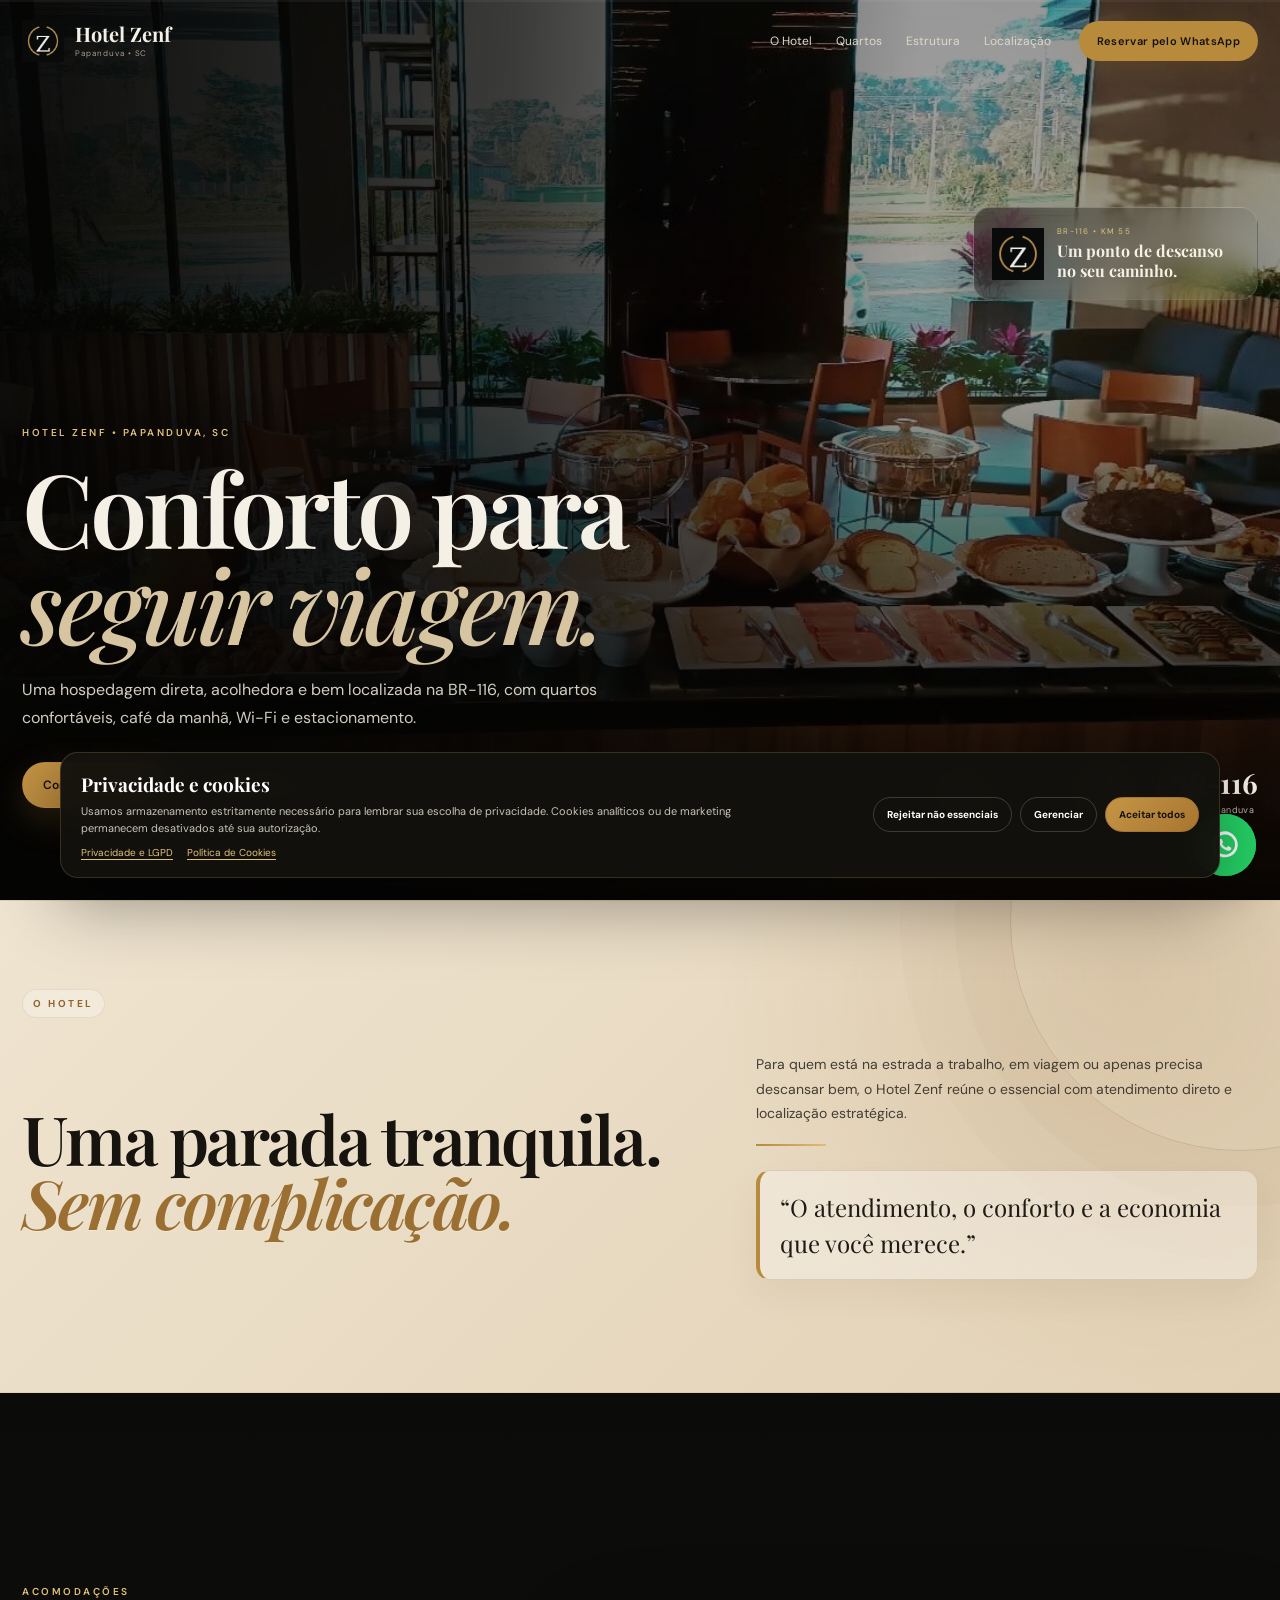
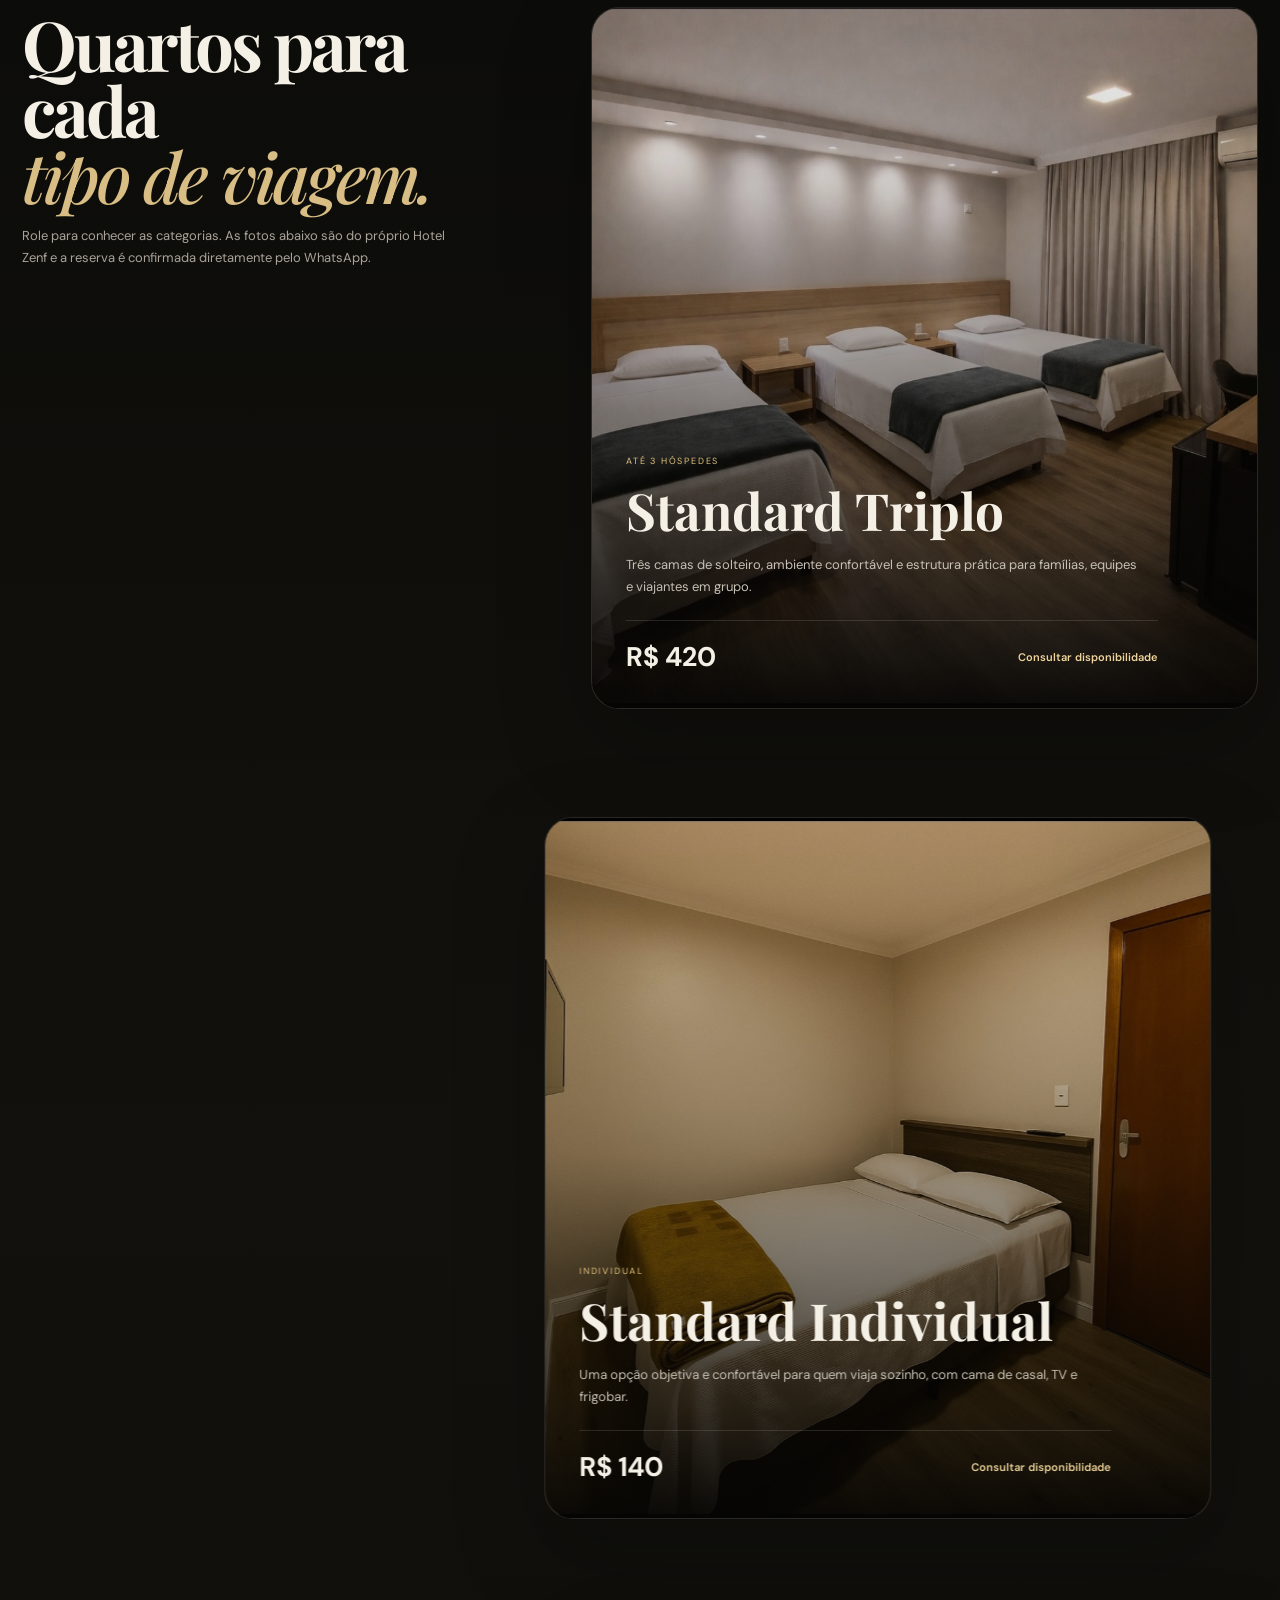
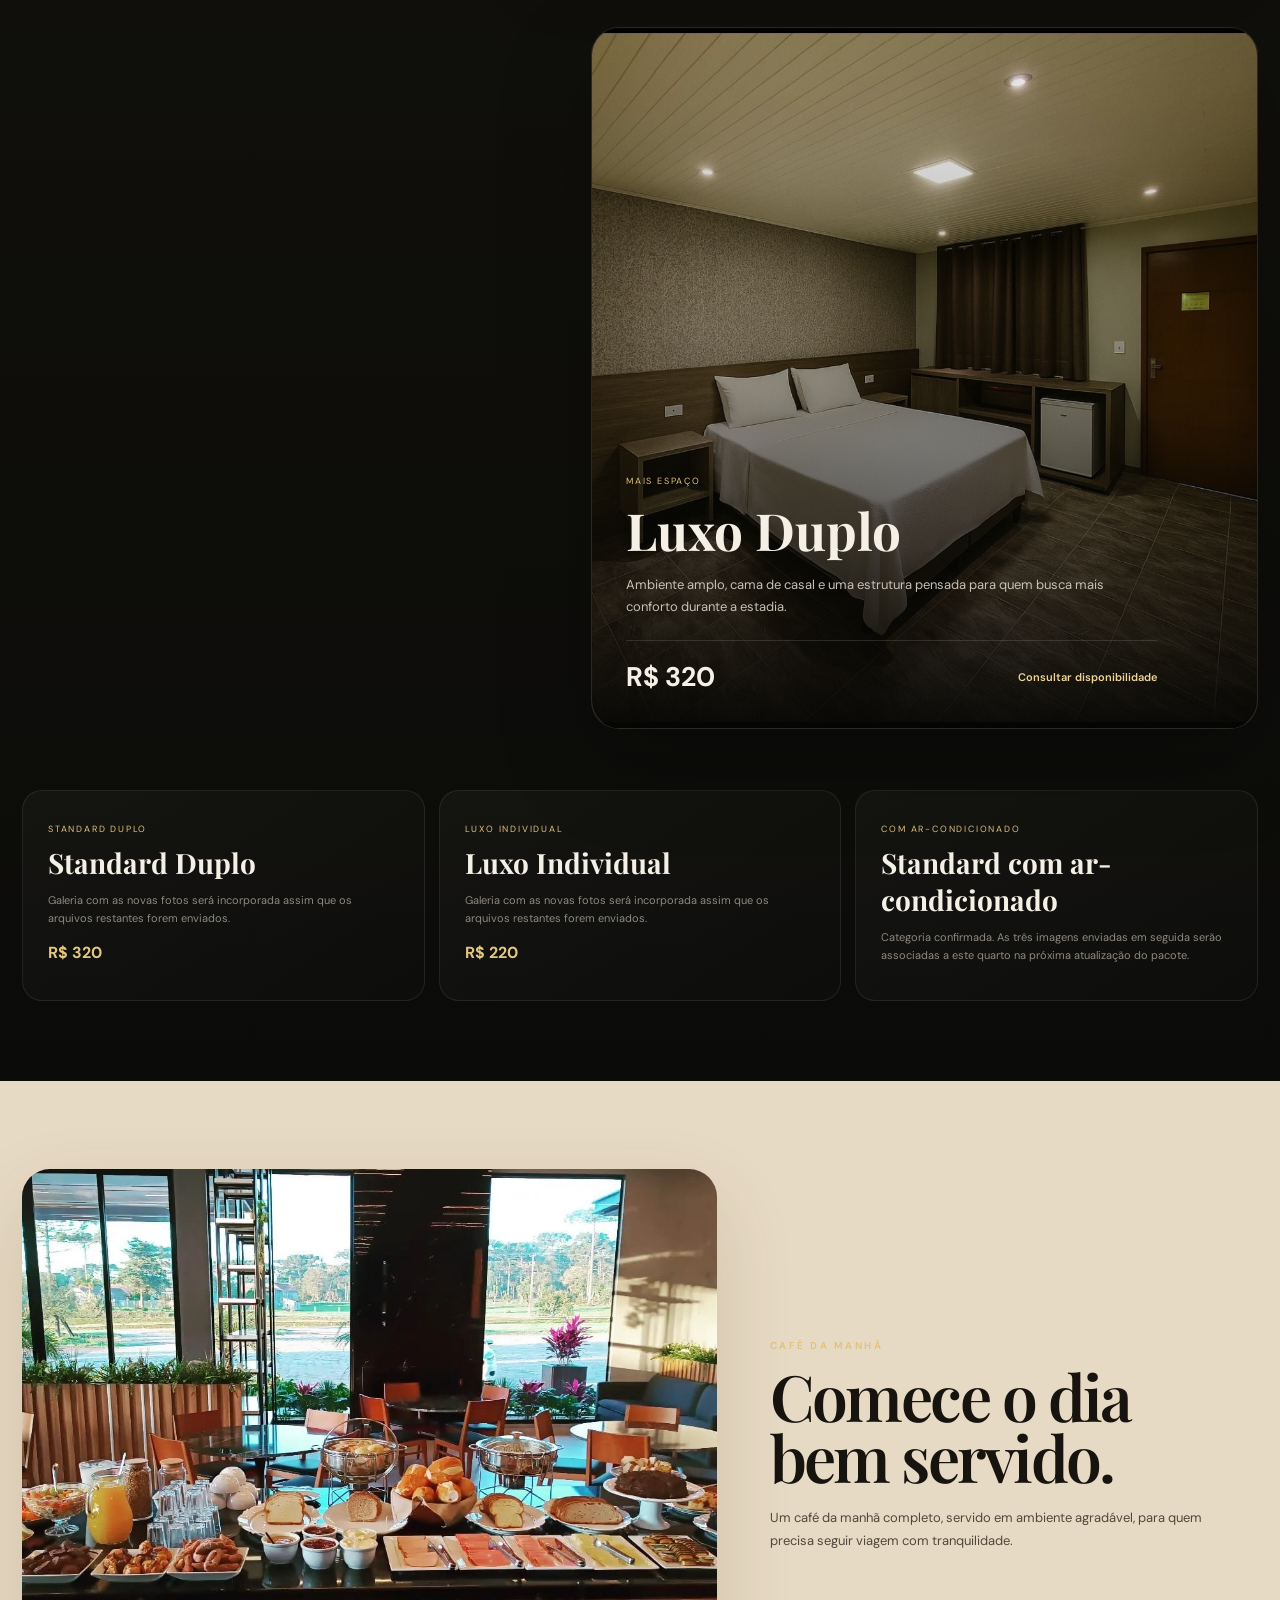
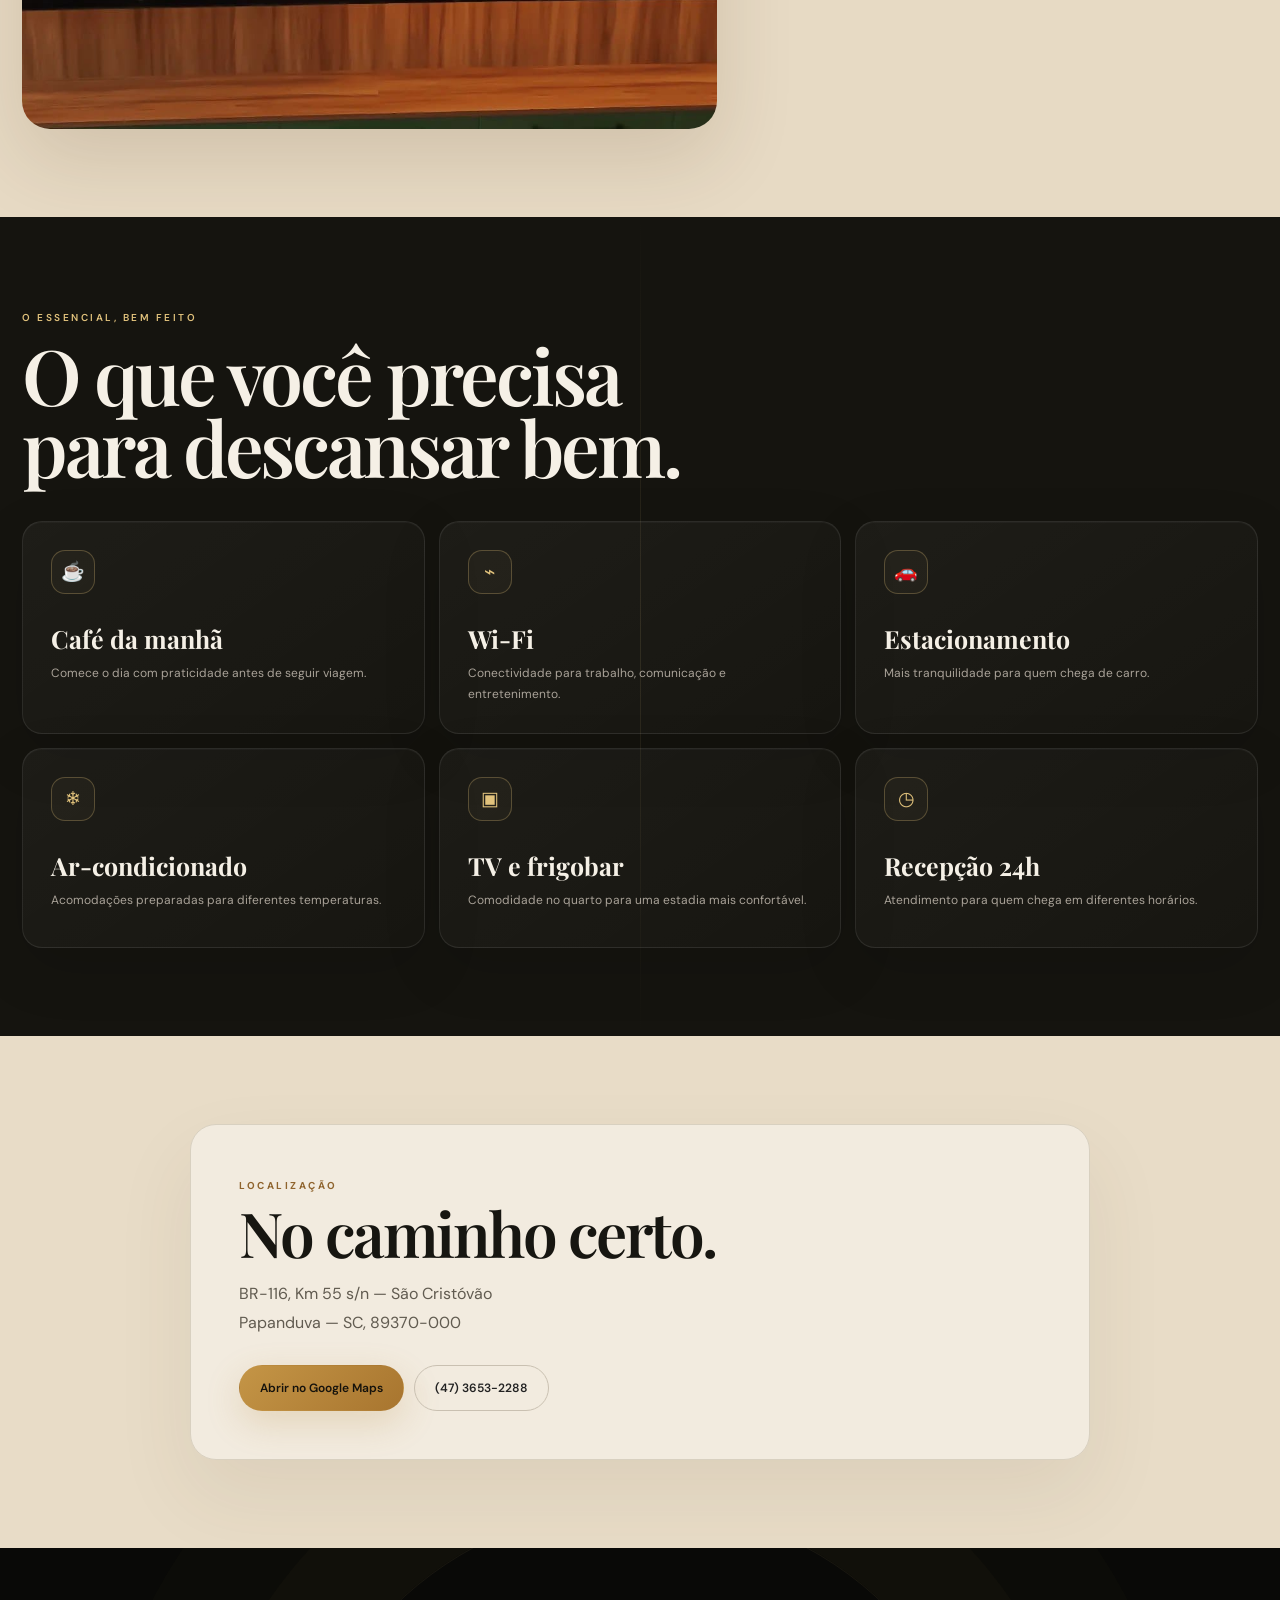
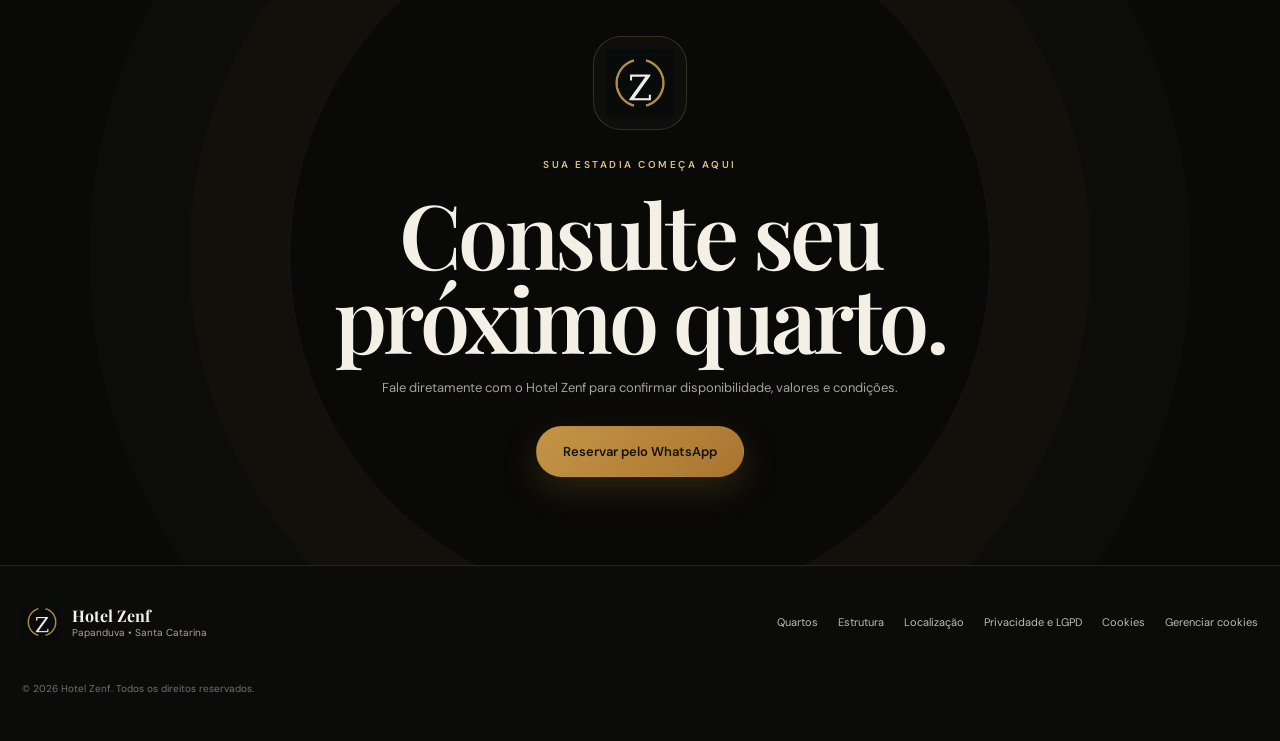
==== commit 0cc6f464: "Add files via upload" ====
--- a/index.html
+++ b/index.html
@@ -43,7 +43,9 @@
     <section class="hero" id="inicio">
       <div class="hero-stage">
         <div class="hero-media depth-layer" data-depth="0.12">
-          <img src="assets/hero-hotel-zenf.jpg" alt="Acomodação do Hotel Zenf" />
+          <video autoplay muted loop playsinline preload="metadata" poster="assets/cafe-manha.jpg" aria-label="Vídeo do Hotel Zenf">
+            <source src="assets/hotel-hero.mp4" type="video/mp4" />
+          </video>
         </div>
         <div class="hero-glow depth-layer" data-depth="0.04"></div>
         <div class="hero-vignette"></div>
@@ -86,62 +88,66 @@
       </div>
     </section>
 
-    <section class="rooms section" id="quartos">
-      <div class="rooms-backdrop" aria-hidden="true"></div>
-      <div class="section-head reveal">
-        <div>
-          <span class="section-kicker">ACOMODAÇÕES</span>
-          <h2>Escolha seu quarto.</h2>
-        </div>
-        <p>Conheça as principais categorias. Valores informados pelo hotel; disponibilidade e condições são confirmadas diretamente pelo WhatsApp.</p>
-      </div>
-
-      <div class="room-grid">
-        <article class="room-card reveal tilt-card">
-          <div class="room-image"><img src="assets/standard-triplo.jpg" alt="Quarto Standard Triplo"></div>
-          <div class="room-info">
-            <span>ATÉ 3 HÓSPEDES</span><h3>Standard Triplo</h3>
-            <p>Três camas de solteiro, ar-condicionado e configuração prática para grupos ou equipes.</p>
-            <div class="room-bottom"><div class="price"><small>a partir de</small><strong>R$ 420</strong></div><a href="https://wa.me/554736532288?text=Olá%2C%20gostaria%20de%20consultar%20o%20quarto%20Standard%20Triplo." target="_blank" rel="noopener">Consultar →</a></div>
-          </div>
-        </article>
-
-        <article class="room-card reveal tilt-card">
-          <div class="room-image"><img src="assets/standard-individual.jpg" alt="Quarto Standard Individual"></div>
-          <div class="room-info">
-            <span>INDIVIDUAL</span><h3>Standard Individual</h3>
-            <p>Opção prática para quem viaja sozinho, com os itens essenciais para descansar bem.</p>
-            <div class="room-bottom"><div class="price"><small>a partir de</small><strong>R$ 140</strong></div><a href="https://wa.me/554736532288?text=Olá%2C%20gostaria%20de%20consultar%20o%20quarto%20Standard%20Individual." target="_blank" rel="noopener">Consultar →</a></div>
-          </div>
-        </article>
-
-        <article class="room-card room-card-wide reveal tilt-card">
-          <div class="room-image"><img src="assets/luxo-duplo.jpg" alt="Quarto Luxo Duplo"></div>
-          <div class="room-info">
-            <span>MAIS ESPAÇO</span><h3>Luxo Duplo</h3>
-            <p>Cama King size e ambiente amplo para quem busca mais conforto durante a estadia.</p>
-            <div class="room-bottom"><div class="price"><small>a partir de</small><strong>R$ 320</strong></div><a href="https://wa.me/554736532288?text=Olá%2C%20gostaria%20de%20consultar%20o%20quarto%20Luxo%20Duplo." target="_blank" rel="noopener">Consultar →</a></div>
-          </div>
-        </article>
-
-        <article class="room-card reveal tilt-card">
-          <div class="room-image"><img src="assets/standard-duplo.jpg" alt="Quarto Standard Duplo"></div>
-          <div class="room-info">
-            <span>DUPLO</span><h3>Standard Duplo</h3>
-            <p>Duas camas, ar-condicionado e configuração confortável para duas pessoas.</p>
-            <div class="room-bottom"><div class="price"><small>a partir de</small><strong>R$ 320</strong></div><a href="https://wa.me/554736532288?text=Olá%2C%20gostaria%20de%20consultar%20o%20quarto%20Standard%20Duplo." target="_blank" rel="noopener">Consultar →</a></div>
-          </div>
-        </article>
-
-        <article class="room-card reveal tilt-card">
-          <div class="room-image"><img src="assets/luxo-individual.jpg" alt="Quarto Luxo Individual"></div>
-          <div class="room-info">
-            <span>INDIVIDUAL PREMIUM</span><h3>Luxo Individual</h3>
-            <p>Cama ampla e ambiente confortável para uma estadia individual com mais comodidade.</p>
-            <div class="room-bottom"><div class="price"><small>a partir de</small><strong>R$ 220</strong></div><a href="https://wa.me/554736532288?text=Olá%2C%20gostaria%20de%20consultar%20o%20quarto%20Luxo%20Individual." target="_blank" rel="noopener">Consultar →</a></div>
-          </div>
-        </article>
-      </div>
+    <section class="rooms rooms-scroll" id="quartos">
+      <div class="rooms-sticky-head reveal">
+        <span class="section-kicker">ACOMODAÇÕES</span>
+        <h2>Quartos para cada<br><em>tipo de viagem.</em></h2>
+        <p>Role para conhecer as categorias. As fotos abaixo são do próprio Hotel Zenf e a reserva é confirmada diretamente pelo WhatsApp.</p>
+      </div>
+
+      <div class="room-story">
+        <article class="story-panel" data-room="triplo">
+          <div class="story-media">
+            <img src="assets/standard-triplo-1.jpg" alt="Standard Triplo do Hotel Zenf" class="active">
+            <img src="assets/standard-triplo-2.jpg" alt="Banheiro do Standard Triplo do Hotel Zenf">
+          </div>
+          <div class="story-copy reveal">
+            <span>ATÉ 3 HÓSPEDES</span>
+            <h3>Standard Triplo</h3>
+            <p>Três camas de solteiro, ambiente confortável e estrutura prática para famílias, equipes e viajantes em grupo.</p>
+            <div class="story-actions"><strong>R$ 420</strong><a href="https://wa.me/554736532288?text=Olá%2C%20gostaria%20de%20consultar%20o%20Standard%20Triplo%20do%20Hotel%20Zenf." target="_blank" rel="noopener">Consultar disponibilidade</a></div>
+          </div>
+        </article>
+
+        <article class="story-panel alt" data-room="individual">
+          <div class="story-media">
+            <img src="assets/standard-individual-1.jpg" alt="Standard Individual do Hotel Zenf" class="active">
+            <img src="assets/standard-individual-2.jpg" alt="Standard Individual do Hotel Zenf">
+            <img src="assets/standard-individual-3.jpg" alt="Banheiro do Standard Individual do Hotel Zenf">
+          </div>
+          <div class="story-copy reveal">
+            <span>INDIVIDUAL</span>
+            <h3>Standard Individual</h3>
+            <p>Uma opção objetiva e confortável para quem viaja sozinho, com cama de casal, TV e frigobar.</p>
+            <div class="story-actions"><strong>R$ 140</strong><a href="https://wa.me/554736532288?text=Olá%2C%20gostaria%20de%20consultar%20o%20Standard%20Individual%20do%20Hotel%20Zenf." target="_blank" rel="noopener">Consultar disponibilidade</a></div>
+          </div>
+        </article>
+
+        <article class="story-panel" data-room="luxo-duplo">
+          <div class="story-media">
+            <img src="assets/luxo-duplo-1.jpg" alt="Luxo Duplo do Hotel Zenf" class="active">
+            <img src="assets/luxo-duplo-2.jpg" alt="Banheiro do Luxo Duplo do Hotel Zenf">
+            <img src="assets/luxo-duplo-3.jpg" alt="Luxo Duplo do Hotel Zenf">
+          </div>
+          <div class="story-copy reveal">
+            <span>MAIS ESPAÇO</span>
+            <h3>Luxo Duplo</h3>
+            <p>Ambiente amplo, cama de casal e uma estrutura pensada para quem busca mais conforto durante a estadia.</p>
+            <div class="story-actions"><strong>R$ 320</strong><a href="https://wa.me/554736532288?text=Olá%2C%20gostaria%20de%20consultar%20o%20Luxo%20Duplo%20do%20Hotel%20Zenf." target="_blank" rel="noopener">Consultar disponibilidade</a></div>
+          </div>
+        </article>
+      </div>
+
+      <div class="pending-rooms reveal">
+        <article><span>STANDARD DUPLO</span><h3>Standard Duplo</h3><p>Galeria com as novas fotos será incorporada assim que os arquivos restantes forem enviados.</p><strong>R$ 320</strong></article>
+        <article><span>LUXO INDIVIDUAL</span><h3>Luxo Individual</h3><p>Galeria com as novas fotos será incorporada assim que os arquivos restantes forem enviados.</p><strong>R$ 220</strong></article>
+        <article><span>COM AR-CONDICIONADO</span><h3>Standard com ar-condicionado</h3><p>Categoria confirmada. As três imagens enviadas em seguida serão associadas a este quarto na próxima atualização do pacote.</p></article>
+      </div>
+    </section>
+
+    <section class="breakfast-showcase section" id="cafe">
+      <div class="breakfast-media reveal depth-panel"><img src="assets/cafe-manha.jpg" alt="Café da manhã do Hotel Zenf"></div>
+      <div class="breakfast-copy reveal"><span class="section-kicker">CAFÉ DA MANHÃ</span><h2>Comece o dia<br>bem servido.</h2><p>Um café da manhã completo, servido em ambiente agradável, para quem precisa seguir viagem com tranquilidade.</p></div>
     </section>
 
     <section class="experience section" id="estrutura">
--- a/styles.css
+++ b/styles.css
@@ -250,3 +250,37 @@
   .cookie-modal{align-items:flex-end;padding:0}
   .cookie-modal-card{border-radius:22px 22px 0 0;max-height:92vh}
 }
+
+/* v8 — mídia real + scroll cinematográfico */
+.hero-media video{width:100%;height:100%;object-fit:cover;filter:saturate(.9) contrast(1.07) brightness(.78);transform:scale(1.02)}
+.rooms-scroll{position:relative;background:linear-gradient(180deg,#0b0b09 0%,#12110d 48%,#0b0b09 100%);padding:94px max(22px,calc((100vw - var(--max))/2)) 80px;overflow:hidden}
+.rooms-sticky-head{position:sticky;top:92px;z-index:2;width:min(500px,42vw);margin-bottom:30px;pointer-events:none}
+.rooms-sticky-head h2{font-family:"Playfair Display",Georgia,serif;font-size:clamp(48px,5.4vw,76px);line-height:.96;letter-spacing:-.045em;margin:10px 0 16px}
+.rooms-sticky-head h2 em{font-weight:500;color:#d8bd84}
+.rooms-sticky-head p{color:#aaa399;font-size:13px;line-height:1.75;max-width:430px}
+.room-story{display:flex;flex-direction:column;gap:12vh;margin-top:-210px;padding-left:46%}
+.story-panel{min-height:78vh;display:flex;flex-direction:column;justify-content:flex-end;position:relative;border:1px solid rgba(255,255,255,.09);border-radius:28px;overflow:hidden;background:#16140f;box-shadow:0 32px 90px rgba(0,0,0,.25);isolation:isolate}
+.story-panel.alt{transform:translateX(-7%)}
+.story-media{position:absolute;inset:0;overflow:hidden;background:#111}
+.story-media img{position:absolute;inset:0;width:100%;height:100%;object-fit:cover;opacity:0;transform:scale(1.07);transition:opacity .8s ease,transform 1.4s cubic-bezier(.2,.7,.2,1)}
+.story-media img.active{opacity:1;transform:scale(1)}
+.story-panel:after{content:"";position:absolute;inset:0;background:linear-gradient(0deg,rgba(5,5,4,.96) 0%,rgba(5,5,4,.3) 52%,rgba(5,5,4,.05) 100%);z-index:1}
+.story-copy{position:relative;z-index:2;padding:34px;max-width:600px}
+.story-copy>span,.pending-rooms span{color:var(--gold2);font-size:9px;letter-spacing:.2em}
+.story-copy h3,.pending-rooms h3{font-family:"Playfair Display",Georgia,serif;font-size:clamp(38px,4vw,58px);margin:7px 0 10px}
+.story-copy p{color:#c6c0b5;font-size:13px;line-height:1.7;margin:0;max-width:520px}
+.story-actions{display:flex;align-items:center;justify-content:space-between;gap:18px;margin-top:22px;padding-top:18px;border-top:1px solid rgba(255,255,255,.12)}
+.story-actions strong{font-size:27px}.story-actions a{color:#efd49b;font-size:11px;font-weight:600}
+.pending-rooms{display:grid;grid-template-columns:repeat(3,1fr);gap:14px;margin-top:70px}
+.pending-rooms article{padding:25px;border:1px solid rgba(255,255,255,.08);border-radius:20px;background:linear-gradient(145deg,rgba(255,255,255,.035),rgba(255,255,255,.012))}
+.pending-rooms h3{font-size:28px}.pending-rooms p{color:#8f897f;font-size:11px;line-height:1.6}.pending-rooms strong{display:block;margin-top:15px;color:#e5c781}
+.breakfast-showcase{display:grid;grid-template-columns:1.15fr .85fr;gap:28px;align-items:center;background:#e7dac4;color:#17140f}
+.breakfast-media{border-radius:28px;overflow:hidden;box-shadow:0 30px 80px rgba(68,45,17,.14);transform-style:preserve-3d}
+.breakfast-media img{width:100%;height:560px;object-fit:cover}
+.breakfast-copy{padding:25px}.breakfast-copy h2{font-family:"Playfair Display",Georgia,serif;font-size:clamp(48px,5vw,72px);line-height:.95;margin:12px 0 18px}.breakfast-copy p{color:#51483c;line-height:1.8;font-size:13px}
+@media(max-width:980px){
+ .rooms-sticky-head{position:relative;top:auto;width:100%;margin:0 0 30px}.room-story{margin:0;padding:0;gap:22px}.story-panel.alt{transform:none}.story-panel{min-height:68vh}.pending-rooms{grid-template-columns:1fr 1fr}.breakfast-showcase{grid-template-columns:1fr}.breakfast-media img{height:480px}
+}
+@media(max-width:560px){
+ .rooms-scroll{padding:62px 16px}.rooms-sticky-head h2{font-size:46px}.story-panel{min-height:72svh;border-radius:20px}.story-copy{padding:23px}.story-copy h3{font-size:36px}.story-actions{align-items:flex-start;flex-direction:column}.pending-rooms{grid-template-columns:1fr;margin-top:36px}.breakfast-showcase{padding-top:54px;padding-bottom:54px}.breakfast-media img{height:360px}.hero-media video{object-position:center center}
+}
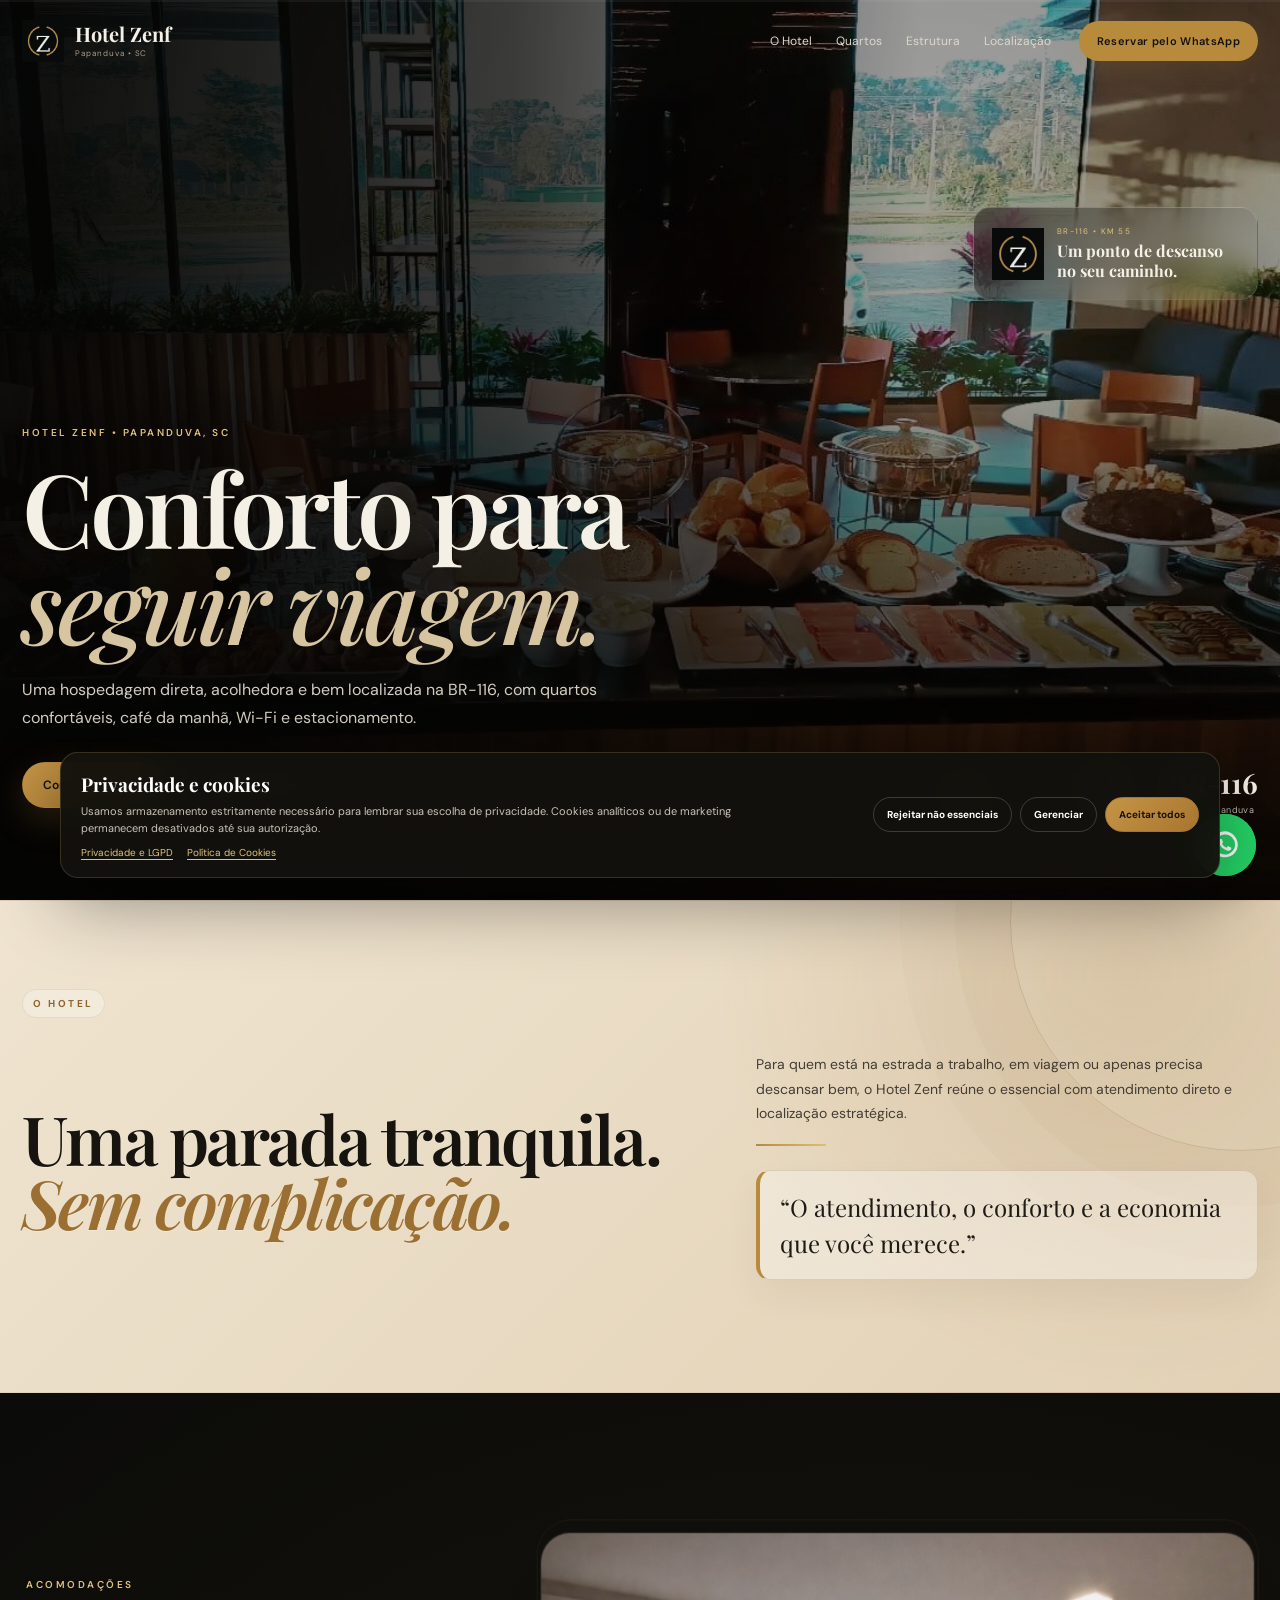
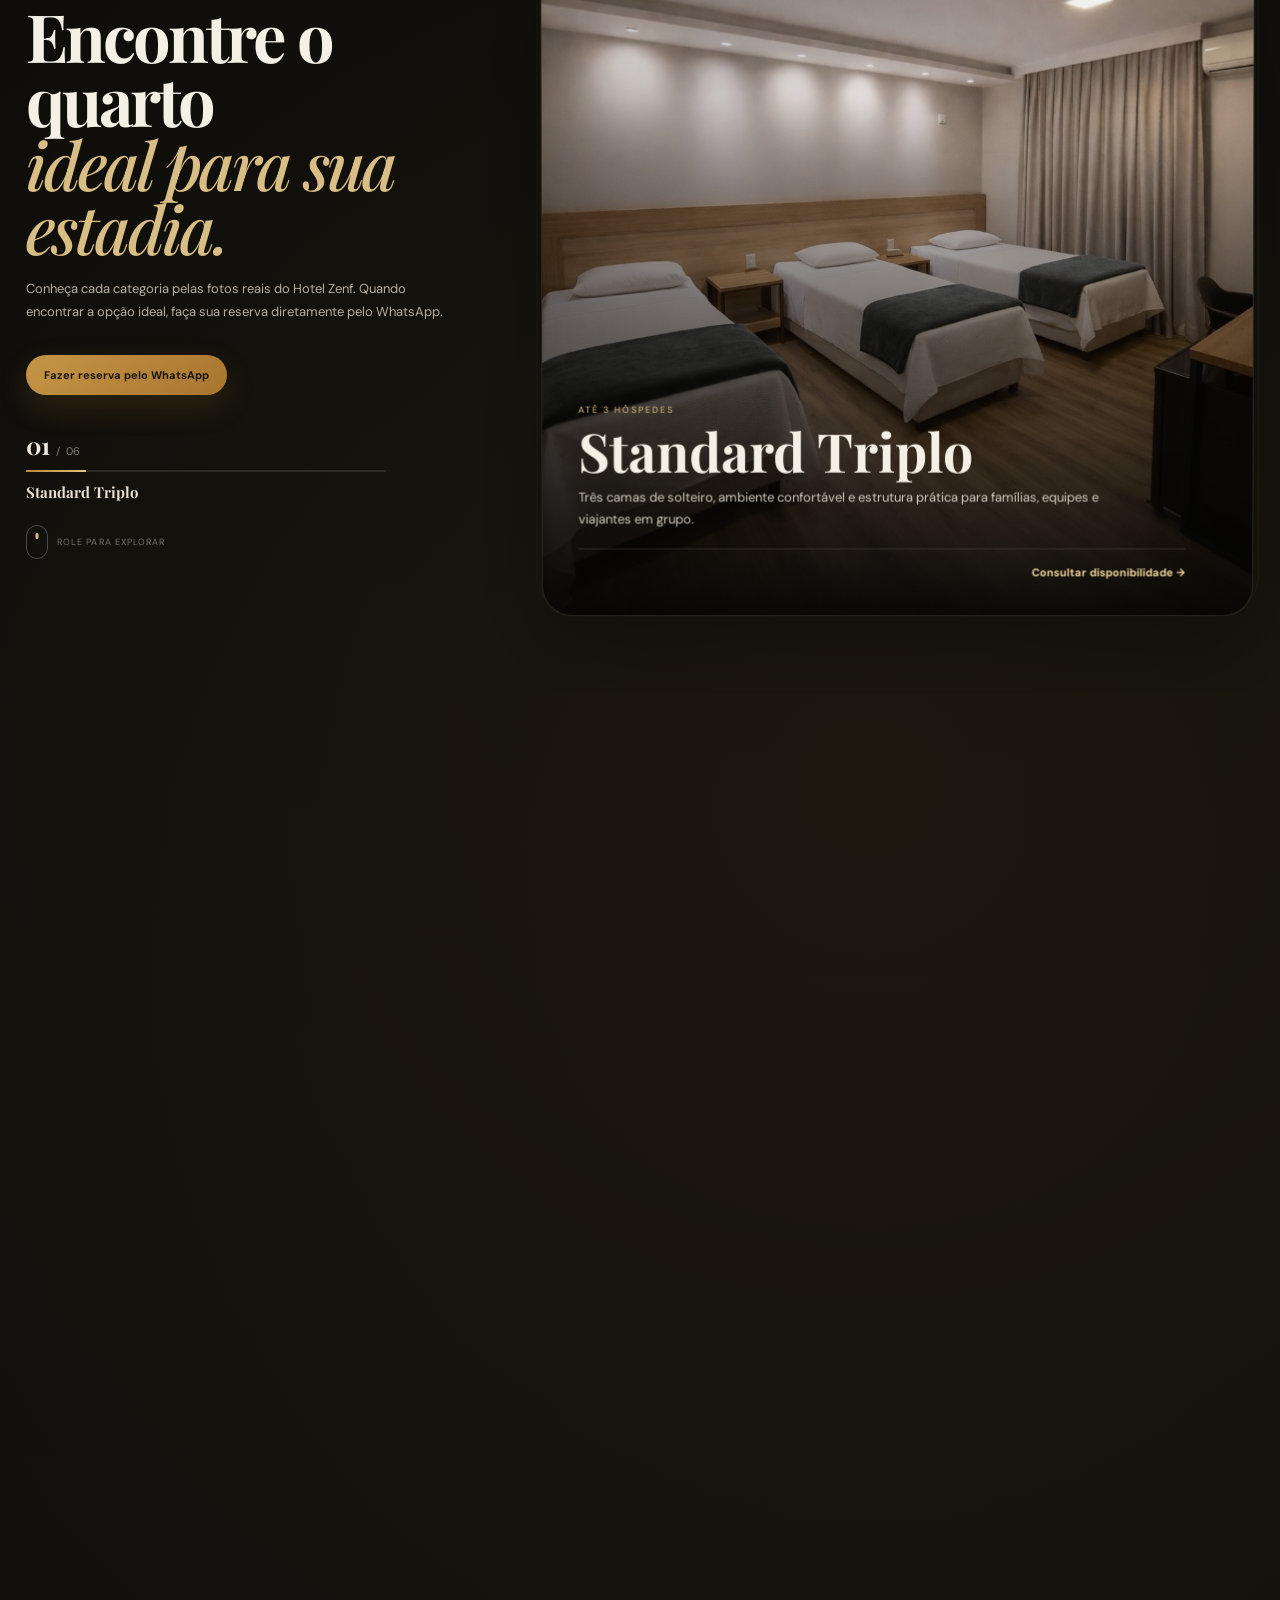
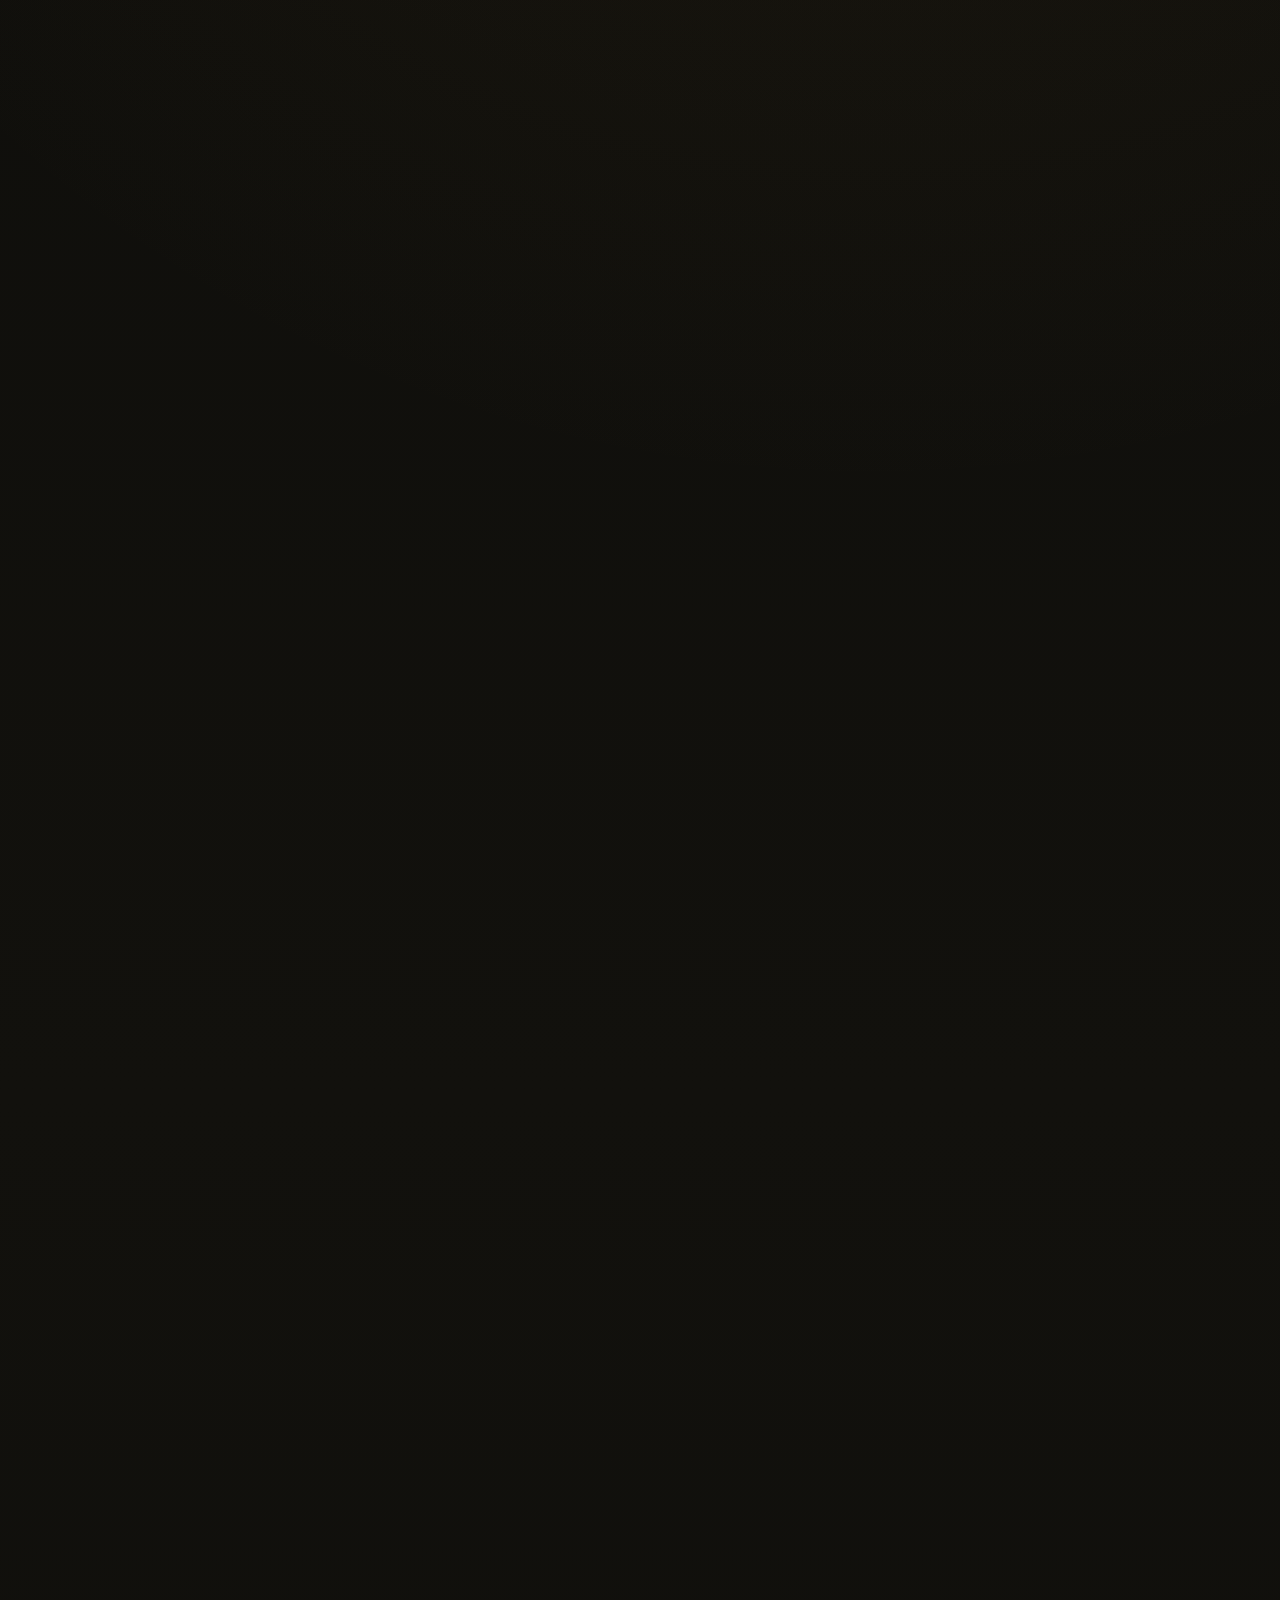
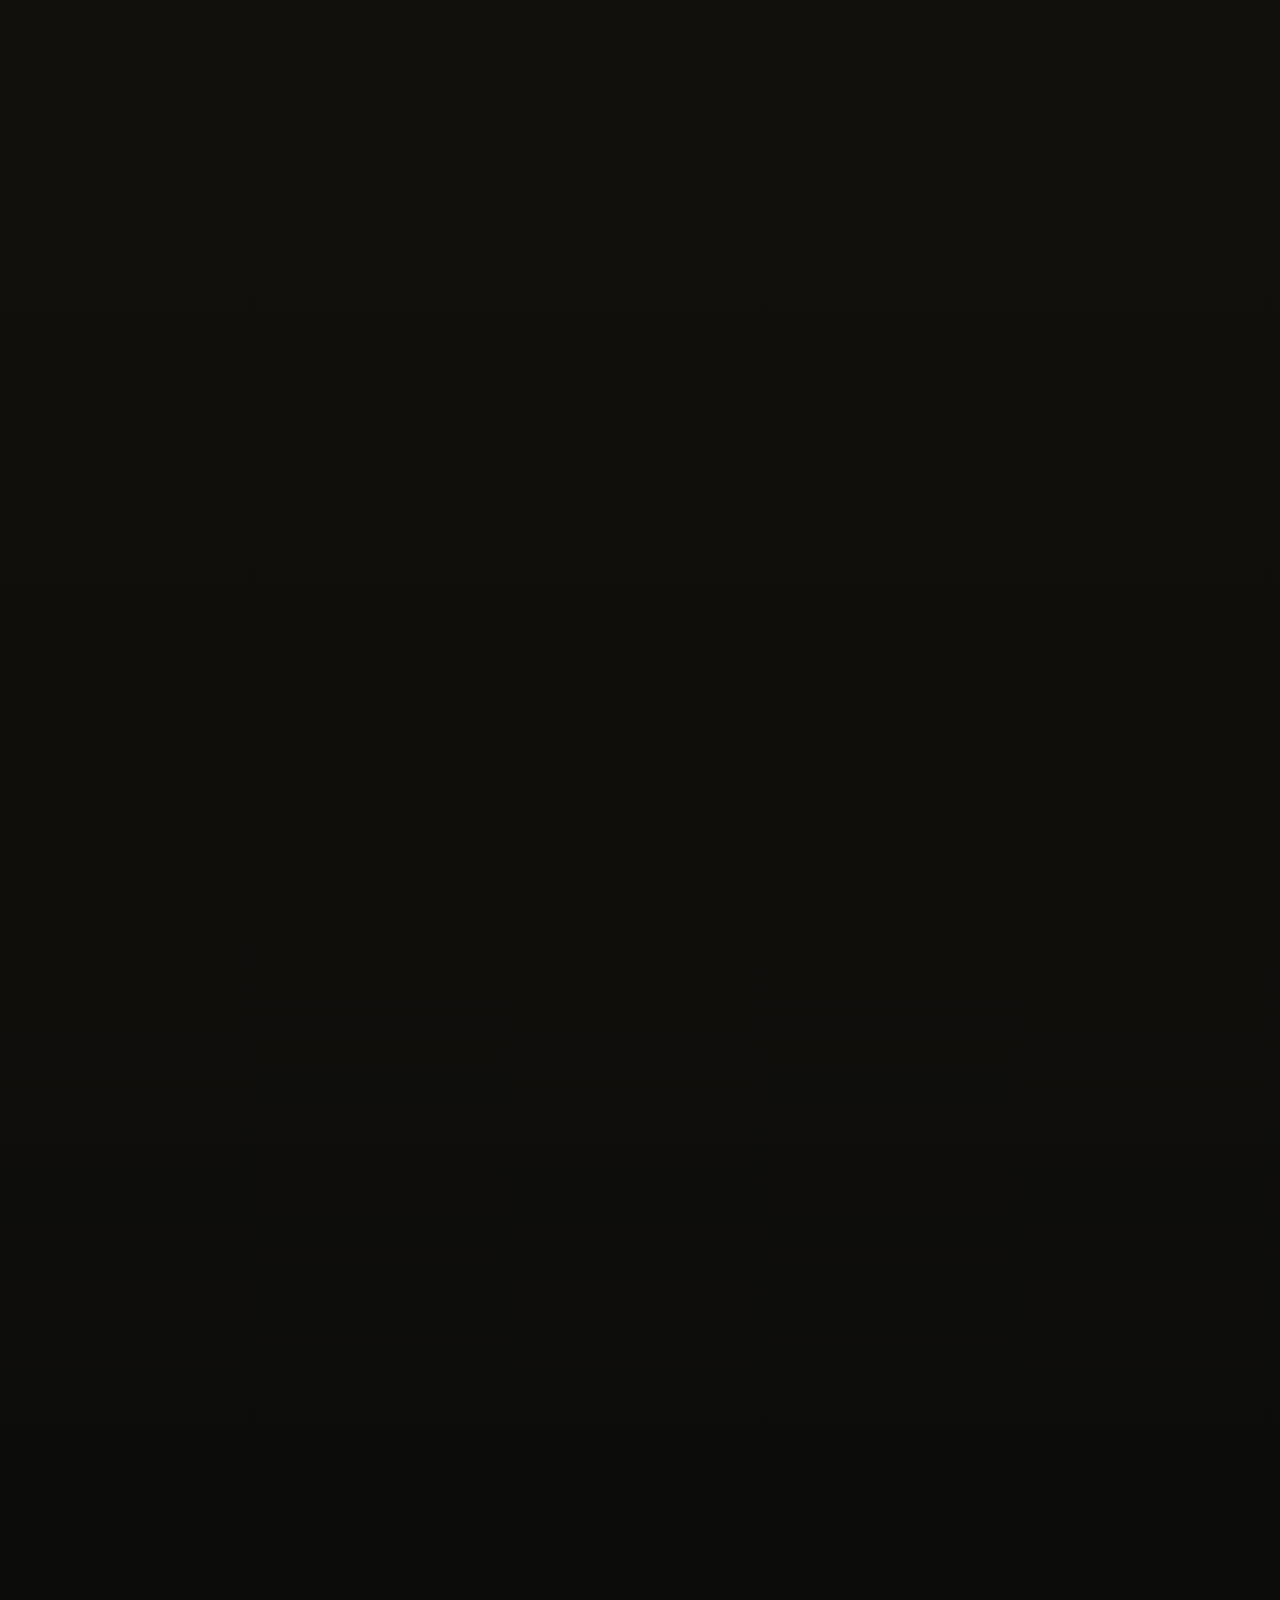
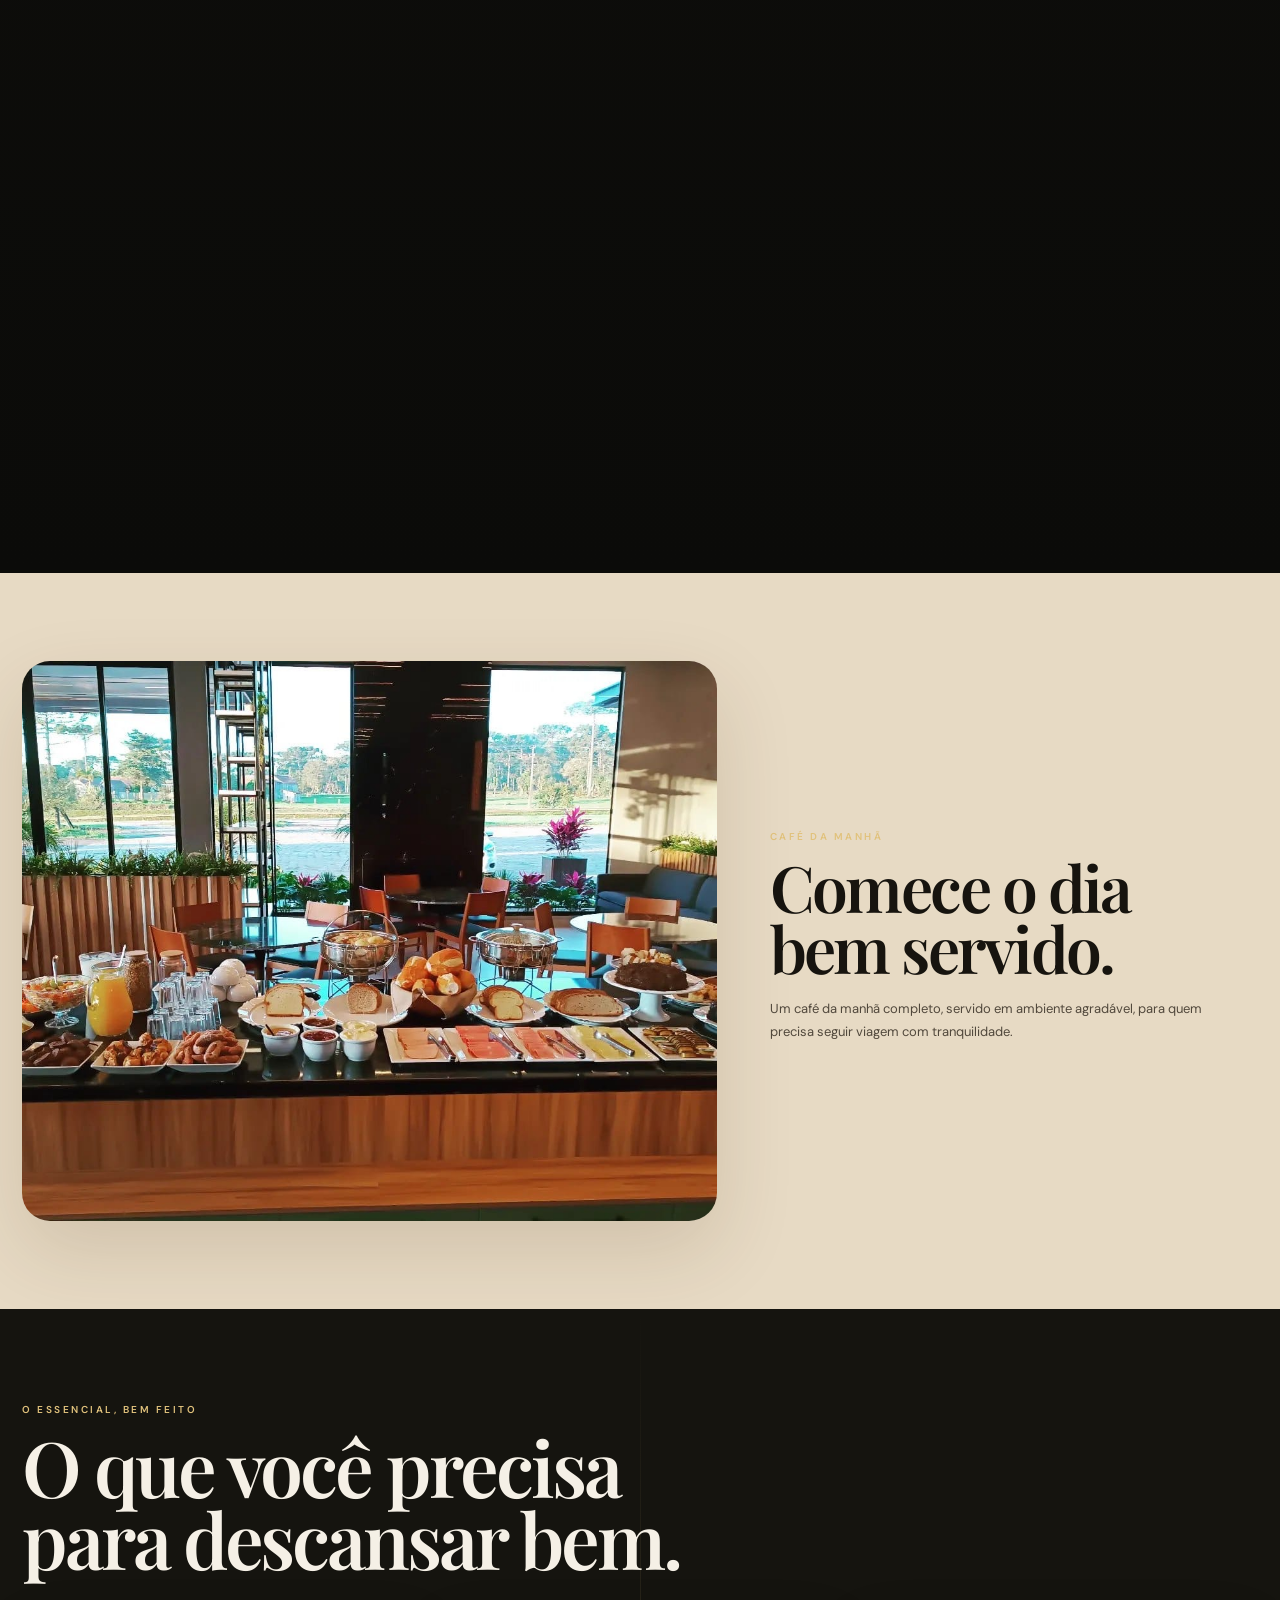
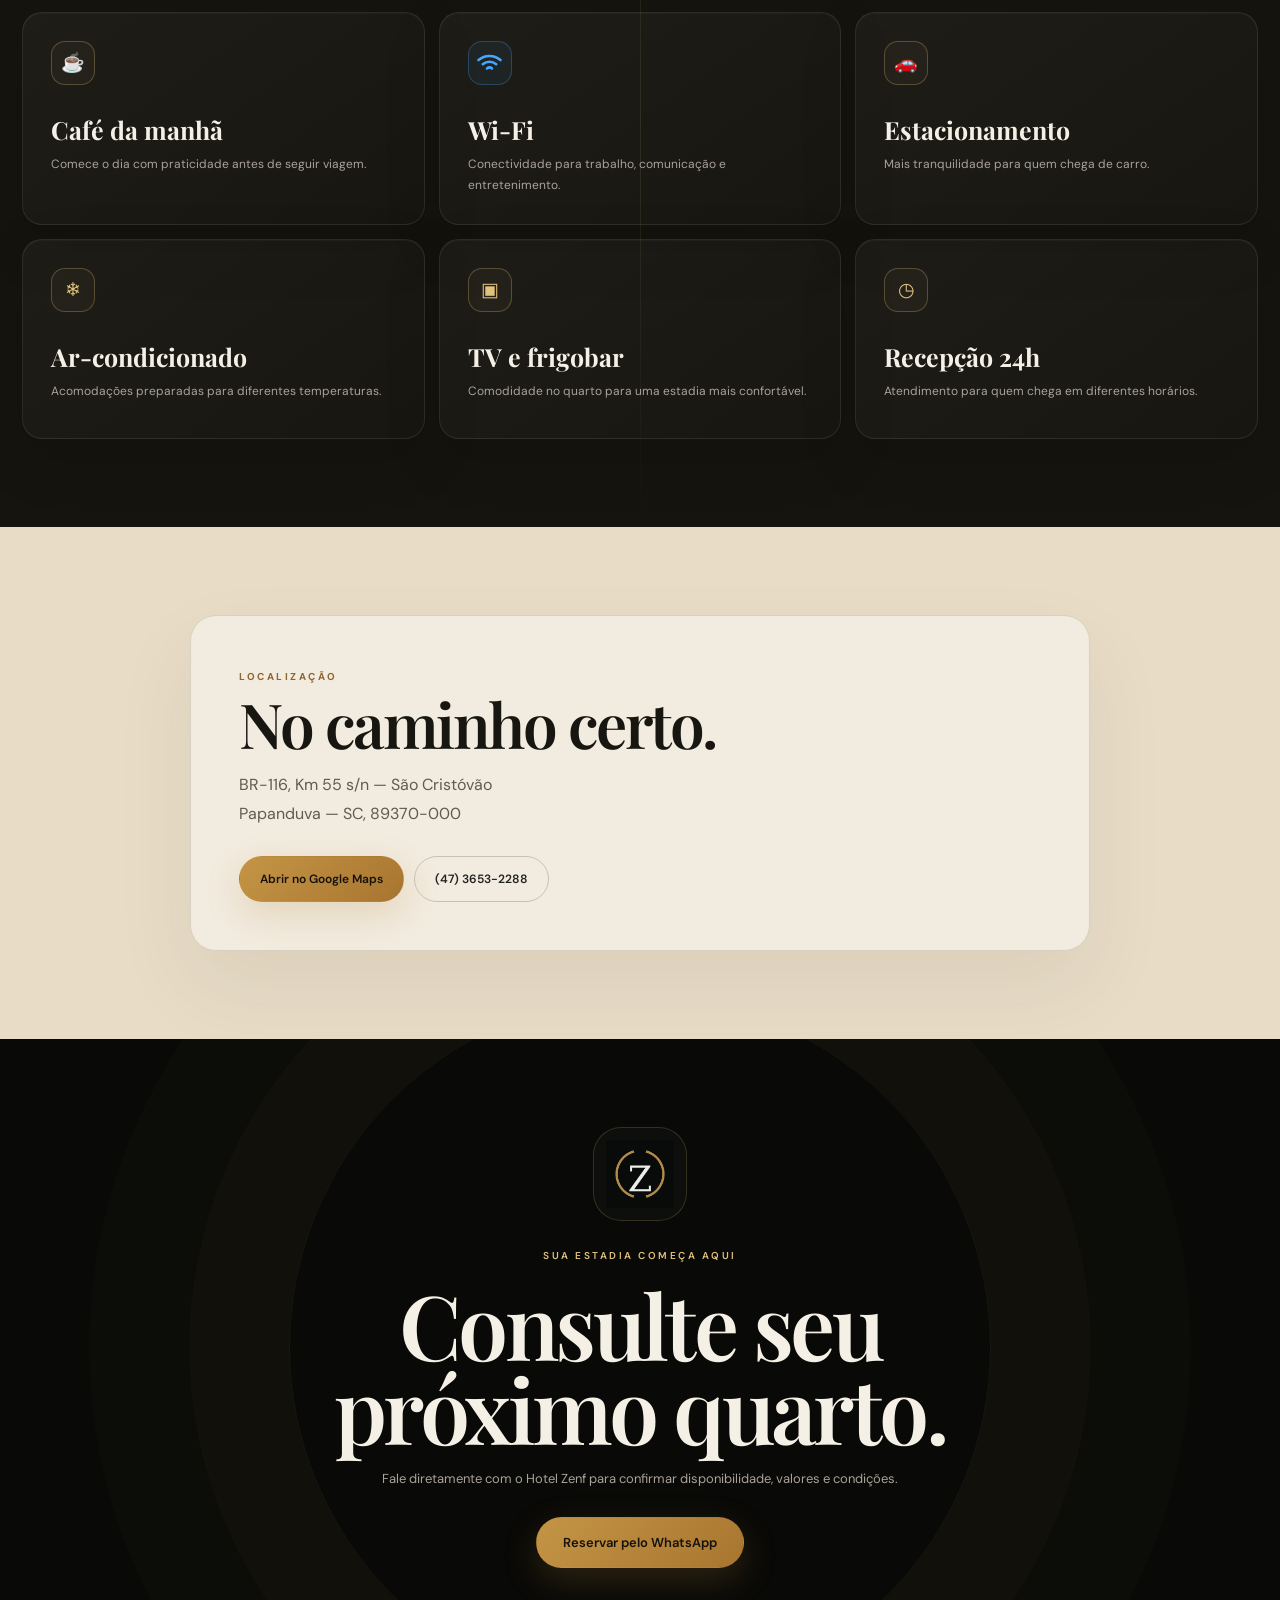
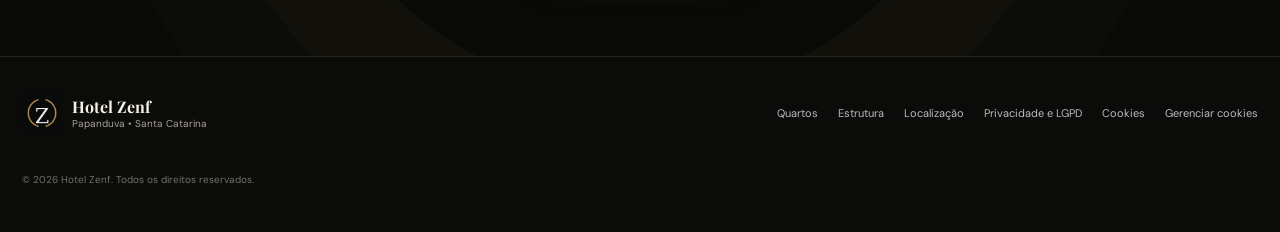
==== commit 38f050bc: "Add files via upload" ====
--- a/index.html
+++ b/index.html
@@ -88,60 +88,125 @@
       </div>
     </section>
 
-    <section class="rooms rooms-scroll" id="quartos">
-      <div class="rooms-sticky-head reveal">
-        <span class="section-kicker">ACOMODAÇÕES</span>
-        <h2>Quartos para cada<br><em>tipo de viagem.</em></h2>
-        <p>Role para conhecer as categorias. As fotos abaixo são do próprio Hotel Zenf e a reserva é confirmada diretamente pelo WhatsApp.</p>
-      </div>
-
-      <div class="room-story">
-        <article class="story-panel" data-room="triplo">
-          <div class="story-media">
-            <img src="assets/standard-triplo-1.jpg" alt="Standard Triplo do Hotel Zenf" class="active">
-            <img src="assets/standard-triplo-2.jpg" alt="Banheiro do Standard Triplo do Hotel Zenf">
+    <section class="rooms rooms-scroll rooms-cinematic" id="quartos">
+      <div class="rooms-interactive-wrap">
+        <div class="rooms-sticky-stage">
+          <aside class="rooms-narrative">
+            <span class="section-kicker">ACOMODAÇÕES</span>
+            <h2>Encontre o quarto<br><em>ideal para sua estadia.</em></h2>
+            <p>Conheça cada categoria pelas fotos reais do Hotel Zenf. Quando encontrar a opção ideal, faça sua reserva diretamente pelo WhatsApp.</p>
+
+            <a class="rooms-whatsapp-cta"
+               href="https://wa.me/554736532288?text=Olá%2C%20vim%20pelo%20site%20do%20Hotel%20Zenf%20e%20gostaria%20de%20fazer%20uma%20reserva."
+               target="_blank" rel="noopener">
+              Fazer reserva pelo WhatsApp
+            </a>
+
+            <div class="room-progress" aria-hidden="true">
+              <span class="room-progress-label"><b id="roomCurrent">01</b> / <span id="roomTotal">06</span></span>
+              <div class="room-progress-track"><i id="roomProgressBar"></i></div>
+              <strong id="roomProgressName">Standard Triplo</strong>
+            </div>
+
+            <div class="wheel-cue" aria-hidden="true">
+              <span class="wheel-mouse"><i></i></span>
+              <small>Role para explorar</small>
+            </div>
+          </aside>
+
+          <div class="room-stage" id="roomStage">
+            <article class="story-panel is-active" data-index="0" data-room-name="Standard Triplo">
+              <div class="story-media">
+                <img src="assets/standard-triplo-1.jpg" alt="Standard Triplo do Hotel Zenf" class="active">
+                <img src="assets/standard-triplo-2.jpg" alt="Standard Triplo do Hotel Zenf">
+              </div>
+              <div class="story-copy">
+                <span>ATÉ 3 HÓSPEDES</span>
+                <h3>Standard Triplo</h3>
+                <p>Três camas de solteiro, ambiente confortável e estrutura prática para famílias, equipes e viajantes em grupo.</p>
+                <div class="story-actions">
+                  <a href="https://wa.me/554736532288?text=Olá%2C%20gostaria%20de%20consultar%20o%20Standard%20Triplo%20do%20Hotel%20Zenf." target="_blank" rel="noopener">Consultar disponibilidade →</a>
+                </div>
+              </div>
+            </article>
+
+            <article class="story-panel" data-index="1" data-room-name="Standard Individual">
+              <div class="story-media">
+                <img src="assets/standard-individual-1.jpg" alt="Standard Individual do Hotel Zenf" class="active">
+                <img src="assets/standard-individual-2.jpg" alt="Standard Individual do Hotel Zenf">
+                <img src="assets/standard-individual-3.jpg" alt="Banheiro do Standard Individual do Hotel Zenf">
+              </div>
+              <div class="story-copy">
+                <span>INDIVIDUAL</span>
+                <h3>Standard Individual</h3>
+                <p>Uma opção objetiva e confortável para quem viaja sozinho, com cama de casal, TV e frigobar.</p>
+                <div class="story-actions">
+                  <a href="https://wa.me/554736532288?text=Olá%2C%20gostaria%20de%20consultar%20o%20Standard%20Individual%20do%20Hotel%20Zenf." target="_blank" rel="noopener">Consultar disponibilidade →</a>
+                </div>
+              </div>
+            </article>
+
+            <article class="story-panel" data-index="2" data-room-name="Luxo Duplo">
+              <div class="story-media">
+                <img src="assets/luxo-duplo-1.jpg" alt="Luxo Duplo do Hotel Zenf" class="active">
+                <img src="assets/luxo-duplo-2.jpg" alt="Banheiro do Luxo Duplo do Hotel Zenf">
+                <img src="assets/luxo-duplo-3.jpg" alt="Luxo Duplo do Hotel Zenf">
+              </div>
+              <div class="story-copy">
+                <span>MAIS ESPAÇO</span>
+                <h3>Luxo Duplo</h3>
+                <p>Ambiente amplo e uma estrutura pensada para quem busca mais conforto durante a estadia.</p>
+                <div class="story-actions">
+                  <a href="https://wa.me/554736532288?text=Olá%2C%20gostaria%20de%20consultar%20o%20Luxo%20Duplo%20do%20Hotel%20Zenf." target="_blank" rel="noopener">Consultar disponibilidade →</a>
+                </div>
+              </div>
+            </article>
+
+            <article class="story-panel" data-index="3" data-room-name="Standard Duplo">
+              <div class="story-media single">
+                <img src="assets/standard-duplo.jpg" alt="Standard Duplo do Hotel Zenf" class="active">
+              </div>
+              <div class="story-copy">
+                <span>STANDARD DUPLO</span>
+                <h3>Standard Duplo</h3>
+                <p>Uma opção prática para duas pessoas, com ambiente funcional e o conforto necessário para uma boa noite de descanso.</p>
+                <div class="story-actions">
+                  <a href="https://wa.me/554736532288?text=Olá%2C%20gostaria%20de%20consultar%20o%20Standard%20Duplo%20do%20Hotel%20Zenf." target="_blank" rel="noopener">Consultar disponibilidade →</a>
+                </div>
+              </div>
+            </article>
+
+            <article class="story-panel" data-index="4" data-room-name="Luxo Individual">
+              <div class="story-media single">
+                <img src="assets/luxo-individual.jpg" alt="Luxo Individual do Hotel Zenf" class="active">
+              </div>
+              <div class="story-copy">
+                <span>INDIVIDUAL PREMIUM</span>
+                <h3>Luxo Individual</h3>
+                <p>Mais espaço e conforto para quem viaja sozinho e prefere uma acomodação com experiência superior.</p>
+                <div class="story-actions">
+                  <a href="https://wa.me/554736532288?text=Olá%2C%20gostaria%20de%20consultar%20o%20Luxo%20Individual%20do%20Hotel%20Zenf." target="_blank" rel="noopener">Consultar disponibilidade →</a>
+                </div>
+              </div>
+            </article>
+
+            <article class="story-panel" data-index="5" data-room-name="Standard com ar-condicionado">
+              <div class="story-media">
+                <img src="assets/standard-ar-1.jpg" alt="Standard com ar-condicionado do Hotel Zenf" class="active">
+                <img src="assets/standard-ar-2.jpg" alt="Standard com ar-condicionado do Hotel Zenf">
+                <img src="assets/standard-ar-3.jpg" alt="Banheiro do Standard com ar-condicionado do Hotel Zenf">
+              </div>
+              <div class="story-copy">
+                <span>COM AR-CONDICIONADO</span>
+                <h3>Standard com ar-condicionado</h3>
+                <p>Quarto funcional, climatizado e preparado para uma estadia confortável em diferentes épocas do ano.</p>
+                <div class="story-actions">
+                  <a href="https://wa.me/554736532288?text=Olá%2C%20gostaria%20de%20consultar%20o%20Standard%20com%20ar-condicionado%20do%20Hotel%20Zenf." target="_blank" rel="noopener">Consultar disponibilidade →</a>
+                </div>
+              </div>
+            </article>
           </div>
-          <div class="story-copy reveal">
-            <span>ATÉ 3 HÓSPEDES</span>
-            <h3>Standard Triplo</h3>
-            <p>Três camas de solteiro, ambiente confortável e estrutura prática para famílias, equipes e viajantes em grupo.</p>
-            <div class="story-actions"><strong>R$ 420</strong><a href="https://wa.me/554736532288?text=Olá%2C%20gostaria%20de%20consultar%20o%20Standard%20Triplo%20do%20Hotel%20Zenf." target="_blank" rel="noopener">Consultar disponibilidade</a></div>
-          </div>
-        </article>
-
-        <article class="story-panel alt" data-room="individual">
-          <div class="story-media">
-            <img src="assets/standard-individual-1.jpg" alt="Standard Individual do Hotel Zenf" class="active">
-            <img src="assets/standard-individual-2.jpg" alt="Standard Individual do Hotel Zenf">
-            <img src="assets/standard-individual-3.jpg" alt="Banheiro do Standard Individual do Hotel Zenf">
-          </div>
-          <div class="story-copy reveal">
-            <span>INDIVIDUAL</span>
-            <h3>Standard Individual</h3>
-            <p>Uma opção objetiva e confortável para quem viaja sozinho, com cama de casal, TV e frigobar.</p>
-            <div class="story-actions"><strong>R$ 140</strong><a href="https://wa.me/554736532288?text=Olá%2C%20gostaria%20de%20consultar%20o%20Standard%20Individual%20do%20Hotel%20Zenf." target="_blank" rel="noopener">Consultar disponibilidade</a></div>
-          </div>
-        </article>
-
-        <article class="story-panel" data-room="luxo-duplo">
-          <div class="story-media">
-            <img src="assets/luxo-duplo-1.jpg" alt="Luxo Duplo do Hotel Zenf" class="active">
-            <img src="assets/luxo-duplo-2.jpg" alt="Banheiro do Luxo Duplo do Hotel Zenf">
-            <img src="assets/luxo-duplo-3.jpg" alt="Luxo Duplo do Hotel Zenf">
-          </div>
-          <div class="story-copy reveal">
-            <span>MAIS ESPAÇO</span>
-            <h3>Luxo Duplo</h3>
-            <p>Ambiente amplo, cama de casal e uma estrutura pensada para quem busca mais conforto durante a estadia.</p>
-            <div class="story-actions"><strong>R$ 320</strong><a href="https://wa.me/554736532288?text=Olá%2C%20gostaria%20de%20consultar%20o%20Luxo%20Duplo%20do%20Hotel%20Zenf." target="_blank" rel="noopener">Consultar disponibilidade</a></div>
-          </div>
-        </article>
-      </div>
-
-      <div class="pending-rooms reveal">
-        <article><span>STANDARD DUPLO</span><h3>Standard Duplo</h3><p>Galeria com as novas fotos será incorporada assim que os arquivos restantes forem enviados.</p><strong>R$ 320</strong></article>
-        <article><span>LUXO INDIVIDUAL</span><h3>Luxo Individual</h3><p>Galeria com as novas fotos será incorporada assim que os arquivos restantes forem enviados.</p><strong>R$ 220</strong></article>
-        <article><span>COM AR-CONDICIONADO</span><h3>Standard com ar-condicionado</h3><p>Categoria confirmada. As três imagens enviadas em seguida serão associadas a este quarto na próxima atualização do pacote.</p></article>
+        </div>
       </div>
     </section>
 
@@ -161,7 +226,13 @@
           <div class="amenity-icon">☕</div><h3>Café da manhã</h3><p>Comece o dia com praticidade antes de seguir viagem.</p>
         </article>
         <article class="amenity reveal">
-          <div class="amenity-icon">⌁</div><h3>Wi-Fi</h3><p>Conectividade para trabalho, comunicação e entretenimento.</p>
+          <div class="amenity-icon wifi-icon" aria-hidden="true">
+      <svg viewBox="0 0 32 24">
+        <path d="M3 8.5C10.5 2 21.5 2 29 8.5" />
+        <path d="M8 13.5c4.7-4 11.3-4 16 0" />
+        <path d="M13 18.5c1.8-1.5 4.2-1.5 6 0" />
+      </svg>
+    </div><h3>Wi-Fi</h3><p>Conectividade para trabalho, comunicação e entretenimento.</p>
         </article>
         <article class="amenity reveal">
           <div class="amenity-icon">🚗</div><h3>Estacionamento</h3><p>Mais tranquilidade para quem chega de carro.</p>
--- a/styles.css
+++ b/styles.css
@@ -284,3 +284,145 @@
 @media(max-width:560px){
  .rooms-scroll{padding:62px 16px}.rooms-sticky-head h2{font-size:46px}.story-panel{min-height:72svh;border-radius:20px}.story-copy{padding:23px}.story-copy h3{font-size:36px}.story-actions{align-items:flex-start;flex-direction:column}.pending-rooms{grid-template-columns:1fr;margin-top:36px}.breakfast-showcase{padding-top:54px;padding-bottom:54px}.breakfast-media img{height:360px}.hero-media video{object-position:center center}
 }
+
+/* V9 — Acomodações com scroll cinematográfico */
+.rooms-cinematic{
+  position:relative;
+  min-height:620vh;
+  padding:0;
+  background:
+    radial-gradient(circle at 68% 18%,rgba(183,138,60,.09),transparent 28%),
+    linear-gradient(180deg,#0b0b09,#12110d 52%,#0b0b09);
+  overflow:visible;
+}
+.rooms-interactive-wrap{height:620vh;position:relative}
+.rooms-sticky-stage{
+  position:sticky;
+  top:0;
+  min-height:100svh;
+  display:grid;
+  grid-template-columns:minmax(300px,38%) minmax(0,62%);
+  gap:48px;
+  align-items:center;
+  padding:92px max(26px,calc((100vw - var(--max))/2)) 46px;
+  overflow:hidden;
+}
+.rooms-narrative{position:relative;z-index:6;align-self:center;max-width:500px}
+.rooms-narrative h2{
+  font-family:"Playfair Display",Georgia,serif;
+  font-size:clamp(48px,5.2vw,76px);
+  line-height:.96;letter-spacing:-.045em;
+  margin:11px 0 18px
+}
+.rooms-narrative h2 em{font-weight:500;color:#d8bd84}
+.rooms-narrative>p{color:#b5ada2;font-size:13px;line-height:1.75;max-width:430px}
+.rooms-whatsapp-cta{
+  display:inline-flex;align-items:center;justify-content:center;
+  margin-top:18px;padding:13px 18px;border-radius:999px;
+  background:linear-gradient(135deg,#c49546,#a8752f);
+  color:#17130c;font-size:11px;font-weight:700;
+  box-shadow:0 12px 30px rgba(174,128,50,.18);
+  transition:.25s
+}
+.rooms-whatsapp-cta:hover{transform:translateY(-2px);box-shadow:0 17px 38px rgba(174,128,50,.26)}
+.room-progress{margin-top:34px;max-width:360px}
+.room-progress-label{display:flex;align-items:baseline;gap:6px;font-size:11px;color:#827d74}
+.room-progress-label b{font-family:"Playfair Display",Georgia,serif;color:#f2eadf;font-size:24px}
+.room-progress-track{height:2px;background:rgba(255,255,255,.1);margin:9px 0 10px;overflow:hidden}
+.room-progress-track i{display:block;height:100%;width:16.666%;background:linear-gradient(90deg,#b78a3c,#e1c27c);transition:width .65s cubic-bezier(.2,.8,.2,1)}
+.room-progress strong{font-family:"Playfair Display",Georgia,serif;font-size:15px;color:#e9dfd0}
+.wheel-cue{display:flex;align-items:center;gap:9px;margin-top:22px;color:#777168}
+.wheel-cue small{font-size:9px;letter-spacing:.12em;text-transform:uppercase}
+.wheel-mouse{width:22px;height:34px;border:1px solid rgba(255,255,255,.24);border-radius:15px;position:relative}
+.wheel-mouse i{position:absolute;width:3px;height:6px;background:#d9bb78;border-radius:3px;left:50%;top:7px;transform:translateX(-50%);animation:roomWheel 1.55s ease-in-out infinite}
+@keyframes roomWheel{0%{opacity:0;transform:translate(-50%,0)}25%{opacity:1}100%{opacity:0;transform:translate(-50%,12px)}}
+
+.room-stage{position:relative;height:min(76svh,760px);perspective:1500px;z-index:3}
+.room-stage .story-panel{
+  position:absolute;inset:0;
+  min-height:0;height:100%;
+  display:flex;justify-content:flex-end;
+  border-radius:30px;
+  overflow:hidden;
+  opacity:0;
+  transform:translate3d(12%,18%,0) scale(.88) rotateY(-6deg);
+  filter:blur(8px) brightness(.74);
+  pointer-events:none;
+  border:1px solid rgba(255,255,255,.08);
+  box-shadow:0 40px 110px rgba(0,0,0,.34);
+  transition:
+    opacity .65s ease,
+    transform .85s cubic-bezier(.16,.78,.21,1),
+    filter .65s ease;
+  will-change:transform,opacity,filter;
+}
+.room-stage .story-panel.is-active{
+  opacity:1;
+  transform:translate3d(0,0,0) scale(1) rotateY(0);
+  filter:none;
+  pointer-events:auto;
+  z-index:4
+}
+.room-stage .story-panel.is-before{
+  opacity:0;
+  transform:translate3d(-10%,-12%,0) scale(.92) rotateY(5deg);
+  filter:blur(6px) brightness(.75)
+}
+.room-stage .story-media{position:absolute;inset:0}
+.room-stage .story-media img{
+  position:absolute;inset:0;width:100%;height:100%;object-fit:cover;
+  opacity:0;transform:scale(1.08);
+  transition:opacity .75s ease,transform 1.2s cubic-bezier(.2,.7,.2,1)
+}
+.room-stage .story-media img.active{opacity:1;transform:scale(1.015)}
+.room-stage .story-panel:after{
+  content:"";position:absolute;inset:0;z-index:1;
+  background:
+    linear-gradient(0deg,rgba(5,5,4,.97) 0%,rgba(5,5,4,.46) 42%,rgba(5,5,4,.05) 76%),
+    linear-gradient(90deg,rgba(5,5,4,.18),transparent 65%)
+}
+.room-stage .story-copy{position:absolute;left:0;right:0;bottom:0;z-index:2;padding:36px;max-width:680px}
+.room-stage .story-copy>span{color:var(--gold2);font-size:9px;letter-spacing:.22em}
+.room-stage .story-copy h3{font-family:"Playfair Display",Georgia,serif;font-size:clamp(39px,4.2vw,62px);margin:7px 0 10px;line-height:.96}
+.room-stage .story-copy p{color:#d0c9bd;font-size:13px;line-height:1.7;max-width:560px;margin:0}
+.room-stage .story-actions{margin-top:18px;padding-top:16px;border-top:1px solid rgba(255,255,255,.12);display:flex;justify-content:flex-end}
+.room-stage .story-actions a{color:#efd49b;font-size:11px;font-weight:700}
+.room-stage:before{
+  content:"";position:absolute;inset:-14px;border:1px solid rgba(225,194,124,.08);
+  border-radius:36px;transform:translateZ(-40px);pointer-events:none
+}
+.wifi-icon svg{width:27px;height:22px;overflow:visible}
+.wifi-icon svg path{fill:none;stroke:#47a7ff;stroke-width:3;stroke-linecap:round}
+.wifi-icon{background:rgba(71,167,255,.06)!important;border-color:rgba(71,167,255,.28)!important}
+
+@media(max-width:980px){
+  .rooms-cinematic,.rooms-interactive-wrap{min-height:auto;height:auto}
+  .rooms-sticky-stage{position:relative;top:auto;display:block;min-height:0;padding:76px 18px}
+  .rooms-narrative{max-width:680px;margin-bottom:28px}
+  .room-progress,.wheel-cue{display:none}
+  .room-stage{height:auto;display:flex;flex-direction:column;gap:18px}
+  .room-stage .story-panel,
+  .room-stage .story-panel.is-active,
+  .room-stage .story-panel.is-before{
+    position:relative;inset:auto;height:72svh;min-height:520px;
+    opacity:1;transform:none;filter:none;pointer-events:auto
+  }
+  .room-stage .story-copy{padding:26px}
+}
+@media(max-width:560px){
+  .rooms-sticky-stage{padding:62px 16px}
+  .rooms-narrative h2{font-size:45px}
+  .rooms-narrative>p{font-size:12px}
+  .rooms-whatsapp-cta{width:100%;text-align:center}
+  .room-stage .story-panel,
+  .room-stage .story-panel.is-active,
+  .room-stage .story-panel.is-before{
+    height:68svh;min-height:500px;border-radius:21px
+  }
+  .room-stage .story-copy{padding:21px}
+  .room-stage .story-copy h3{font-size:35px}
+}
+@media(prefers-reduced-motion:reduce){
+  .room-stage .story-panel,.room-stage .story-media img,.room-progress-track i{transition:none!important}
+  .wheel-mouse i{animation:none!important}
+}
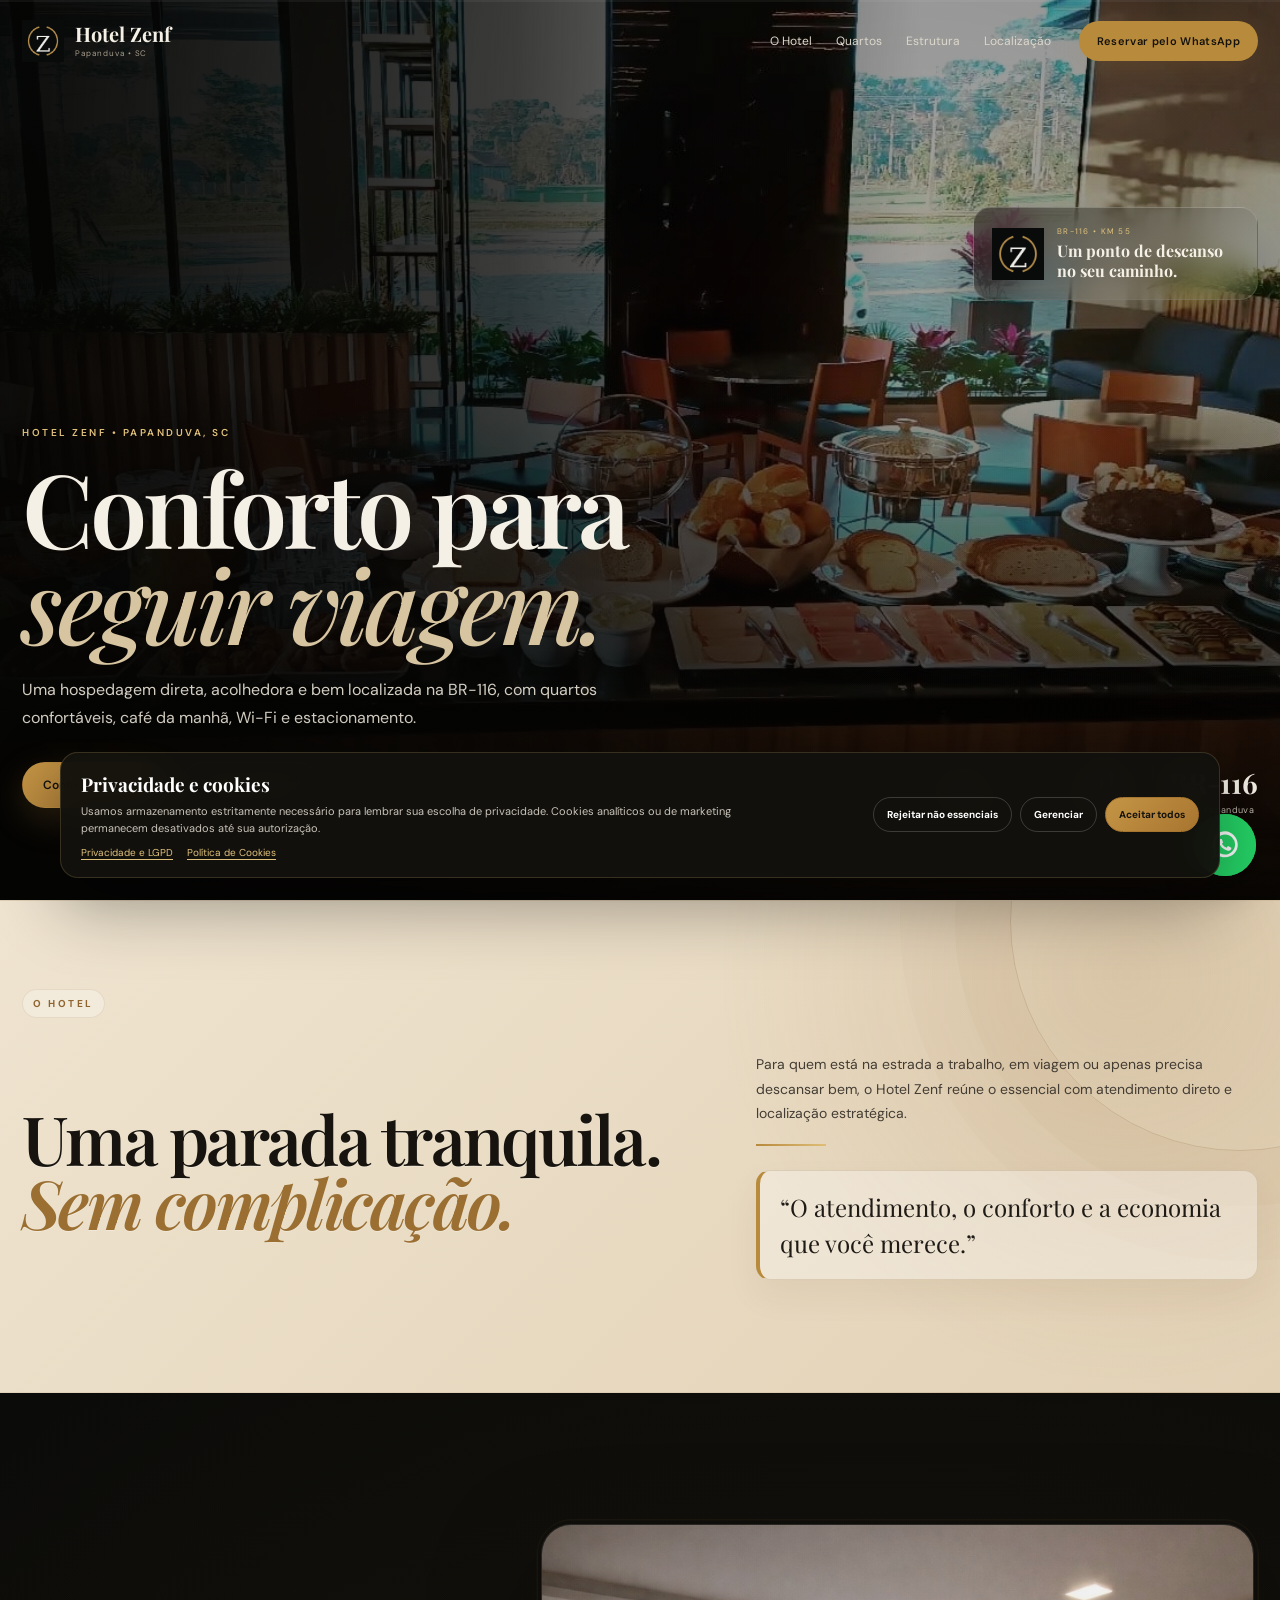
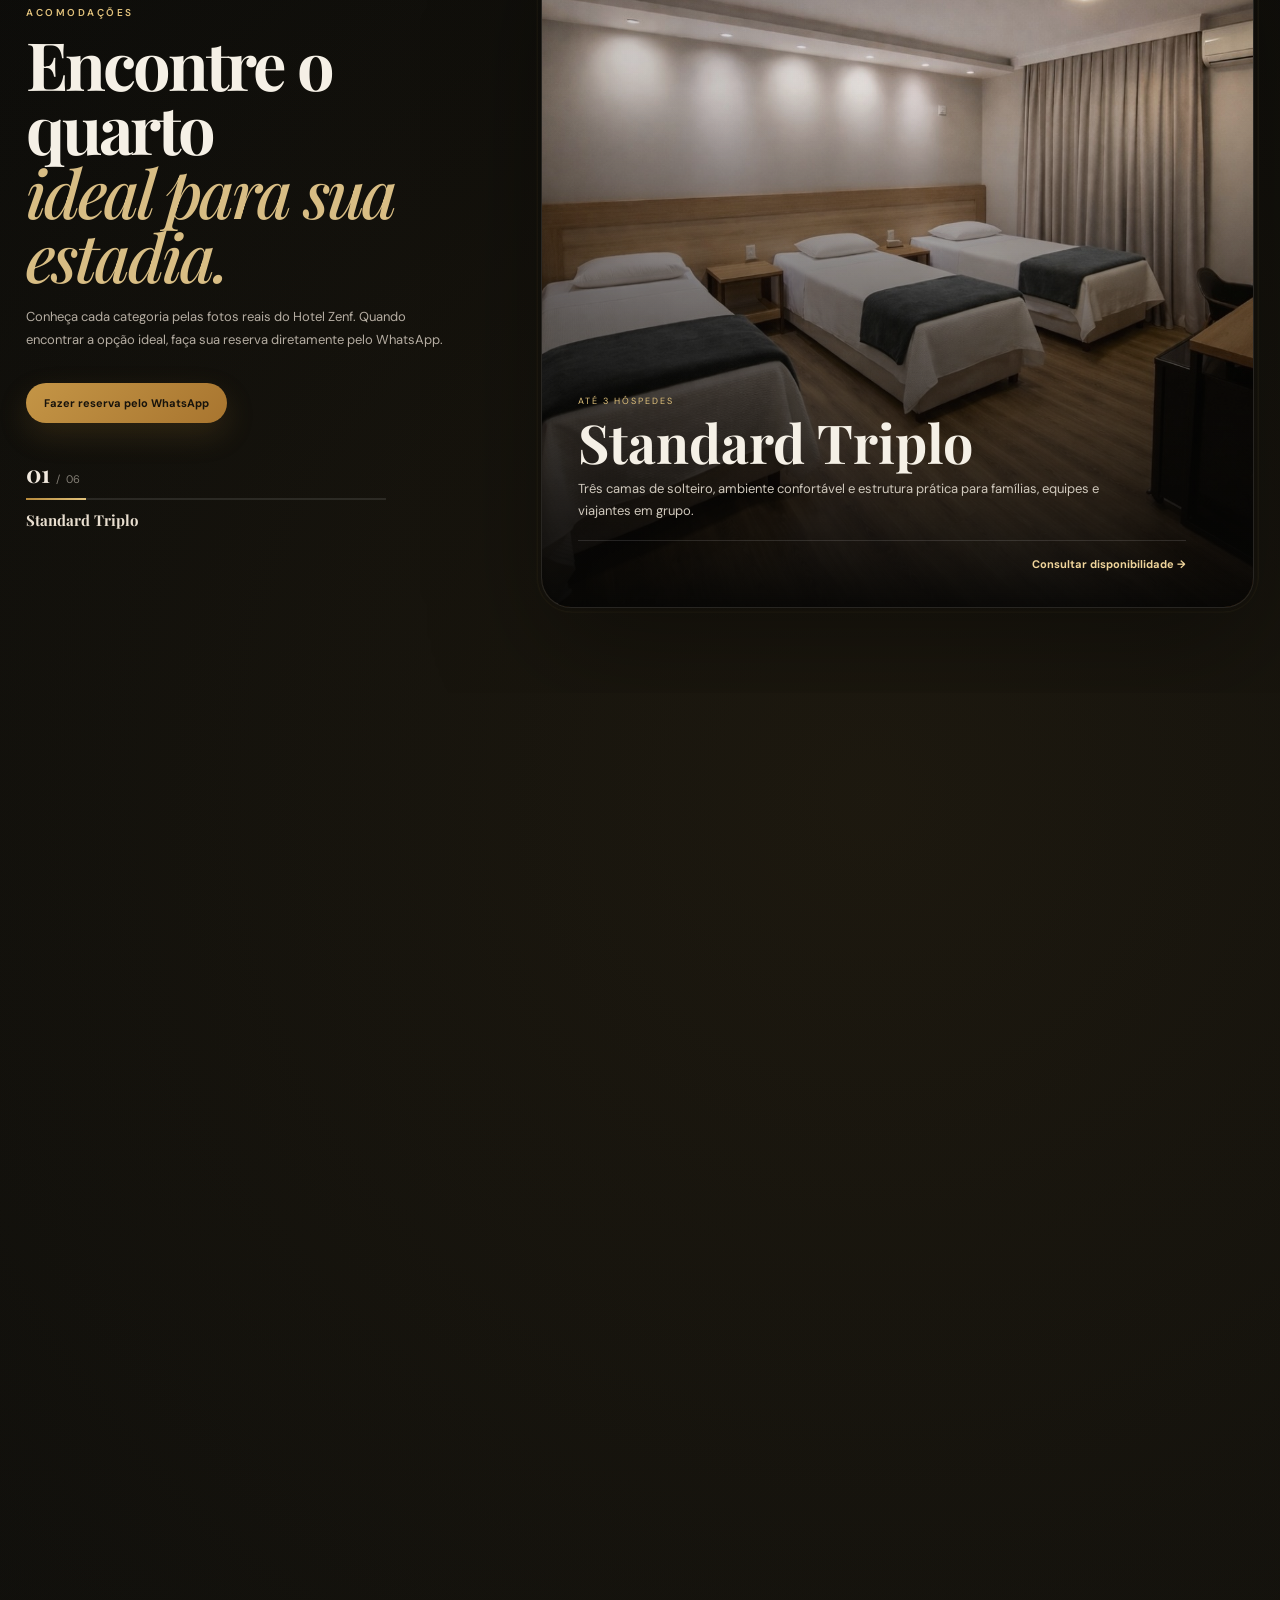
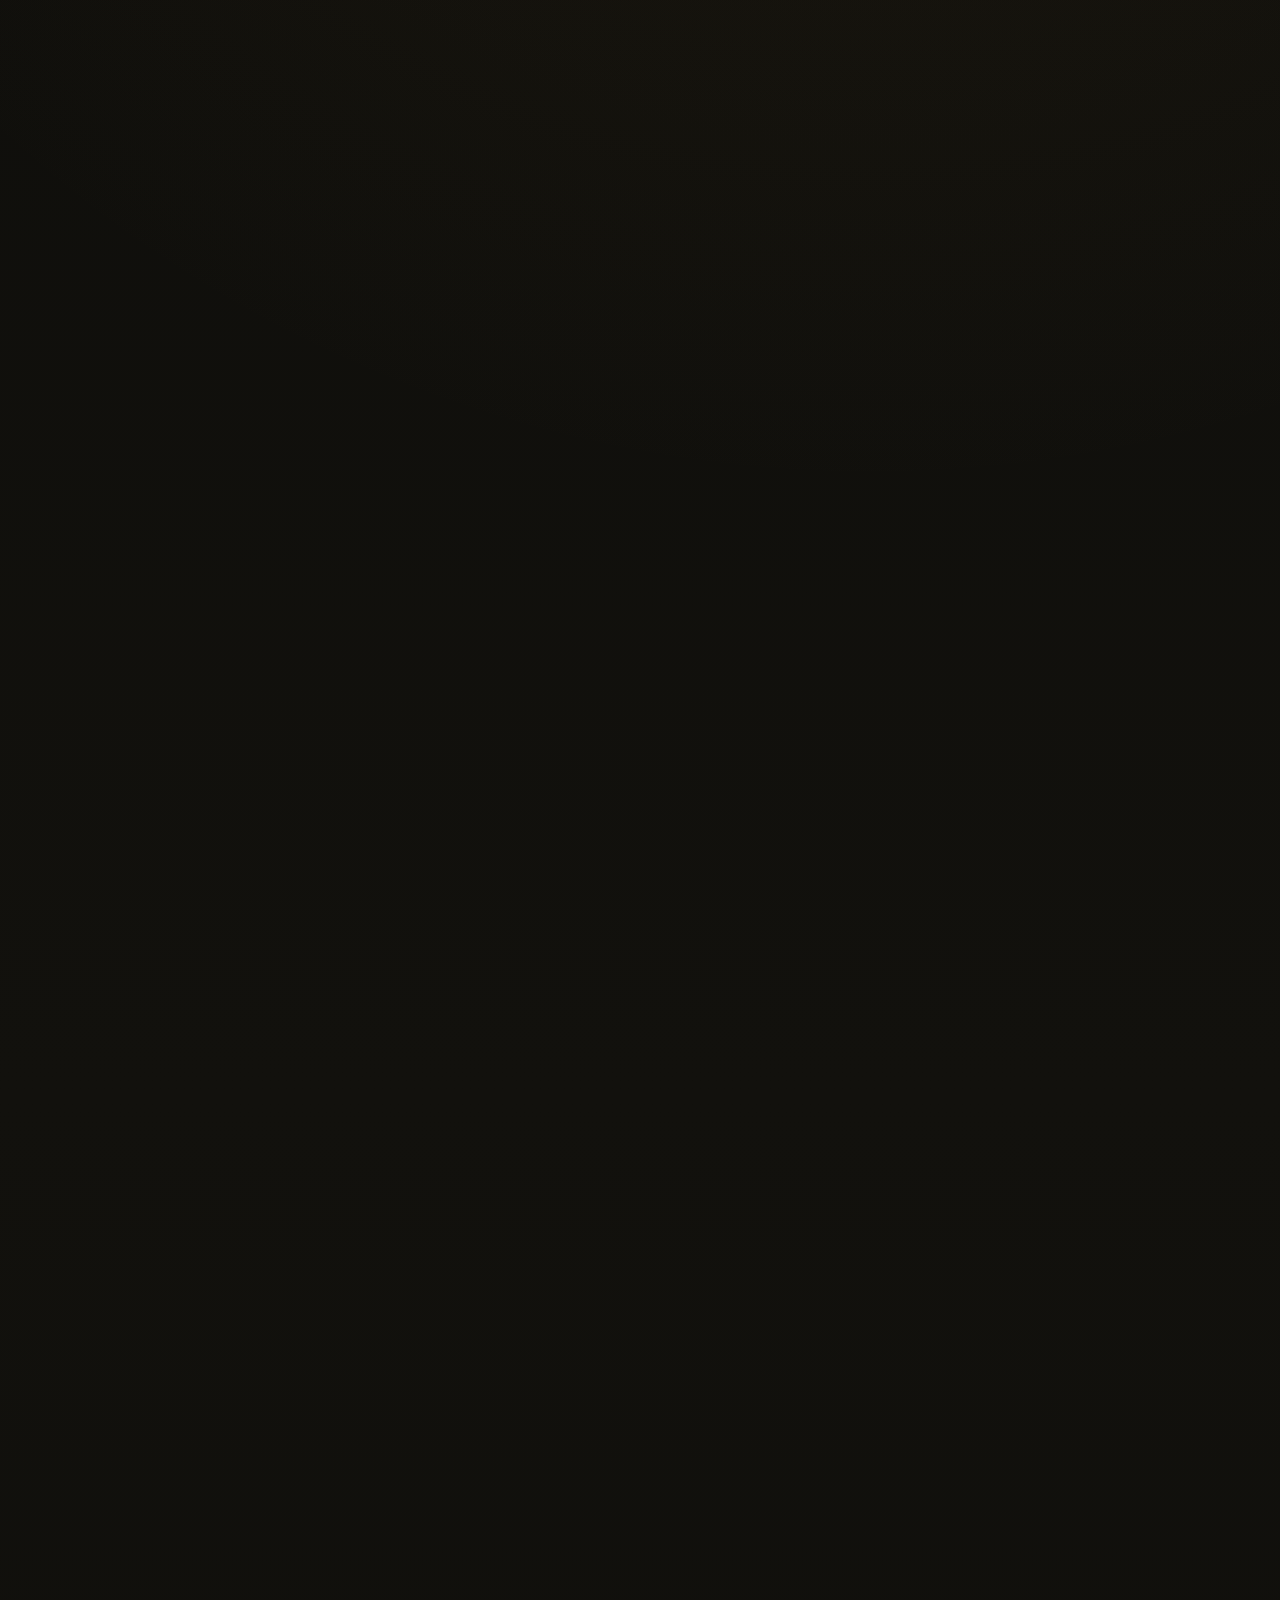
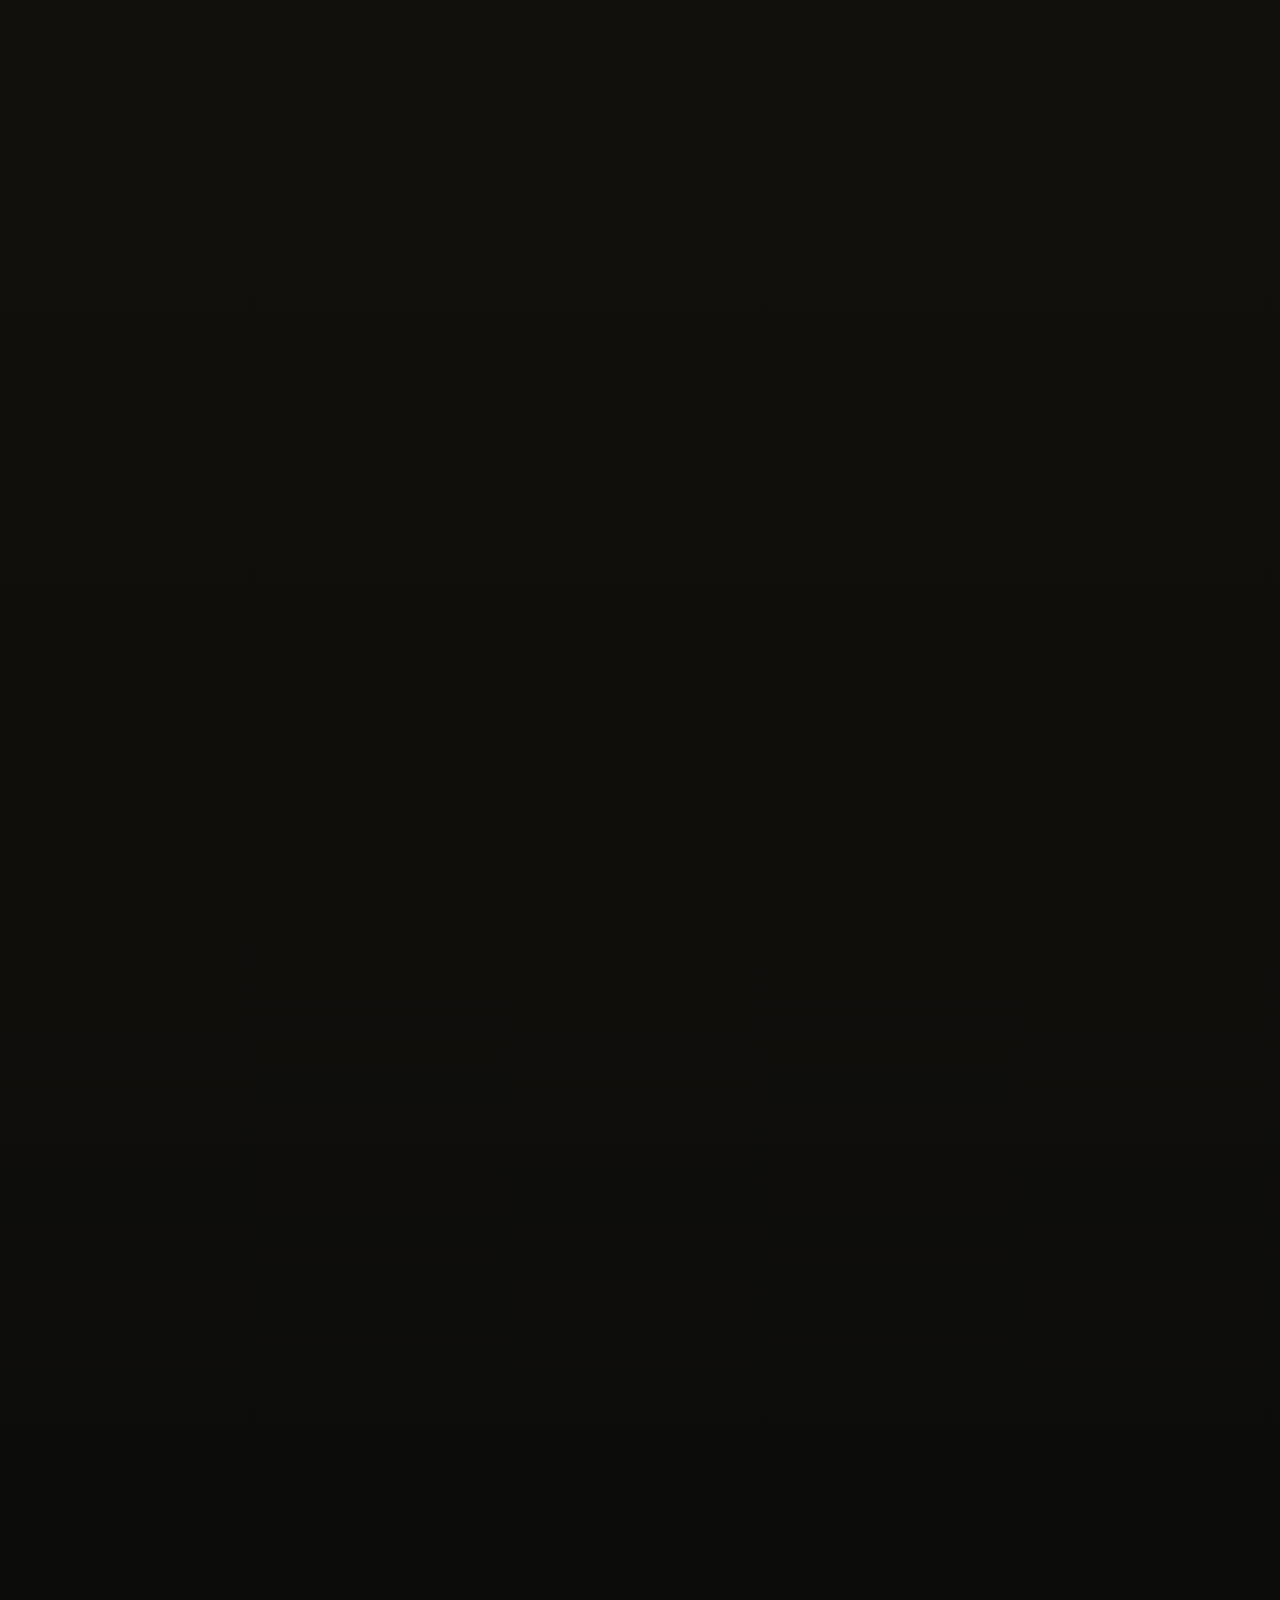
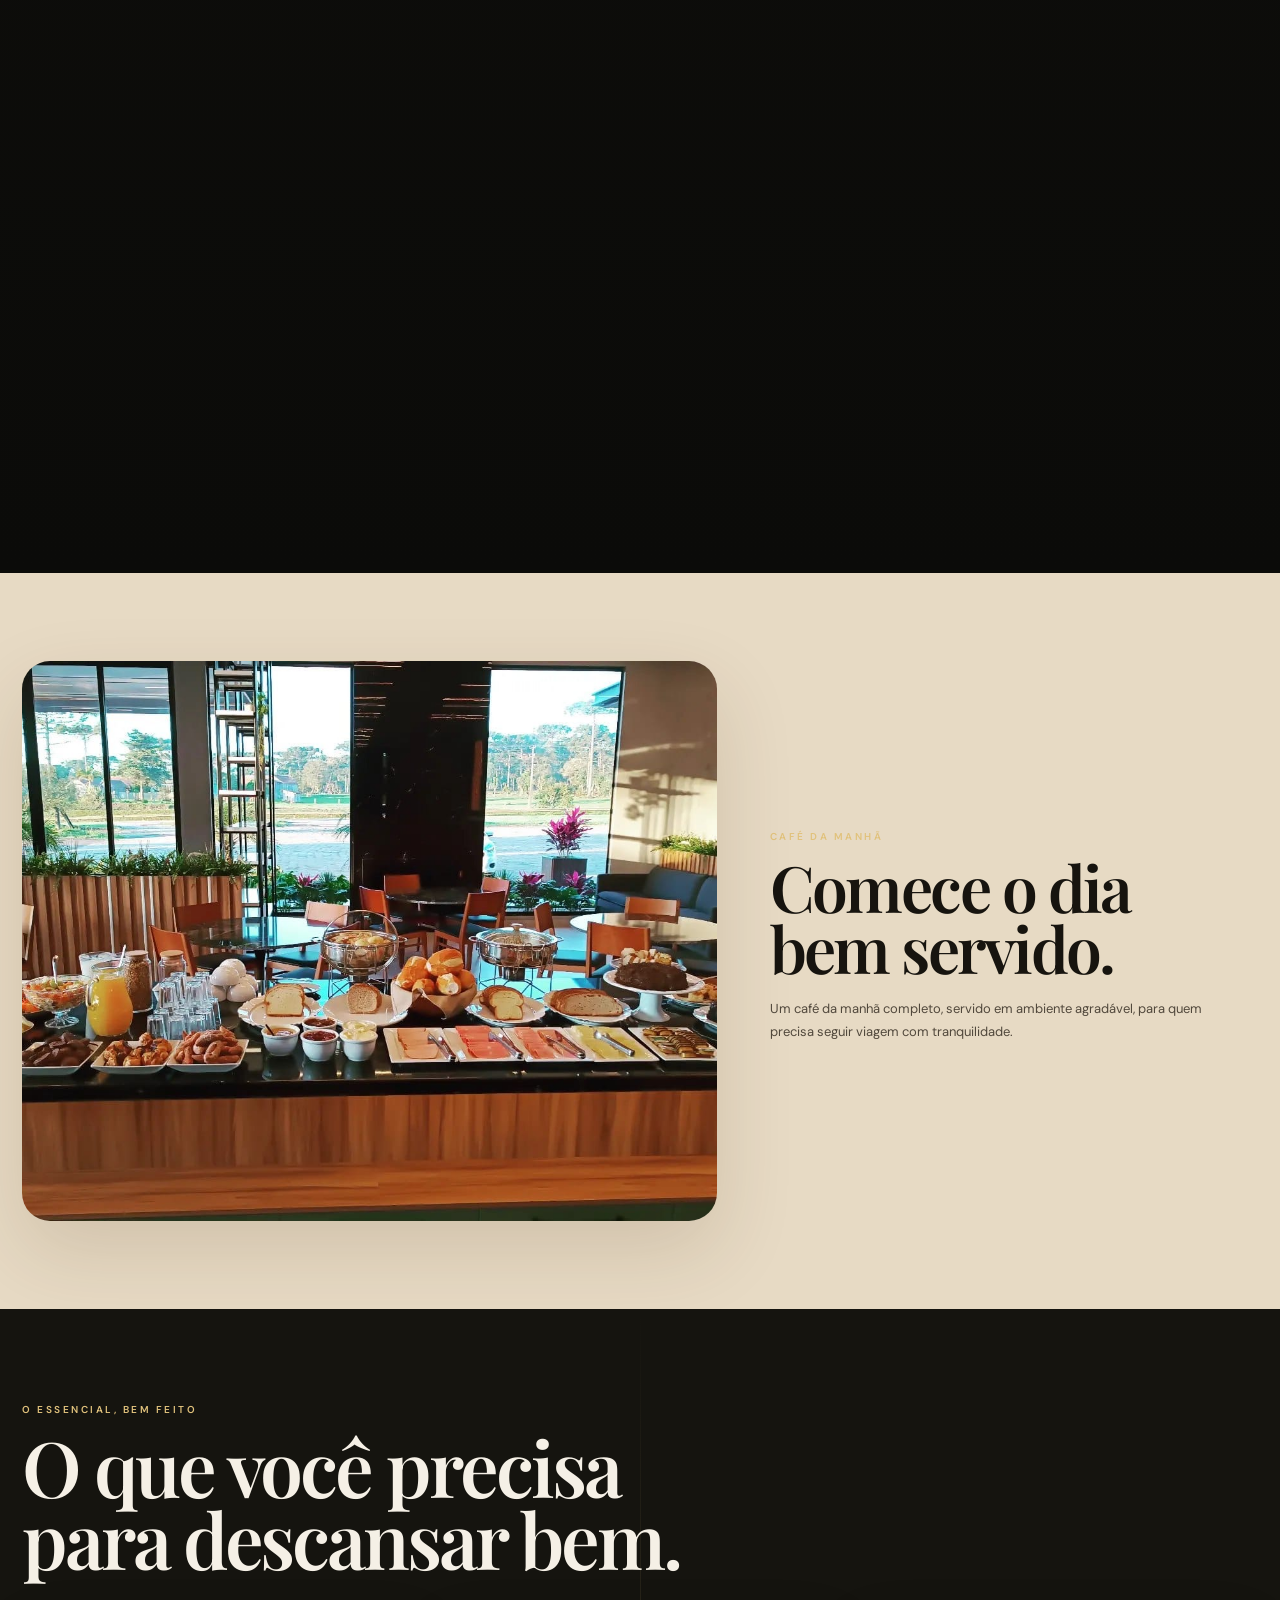
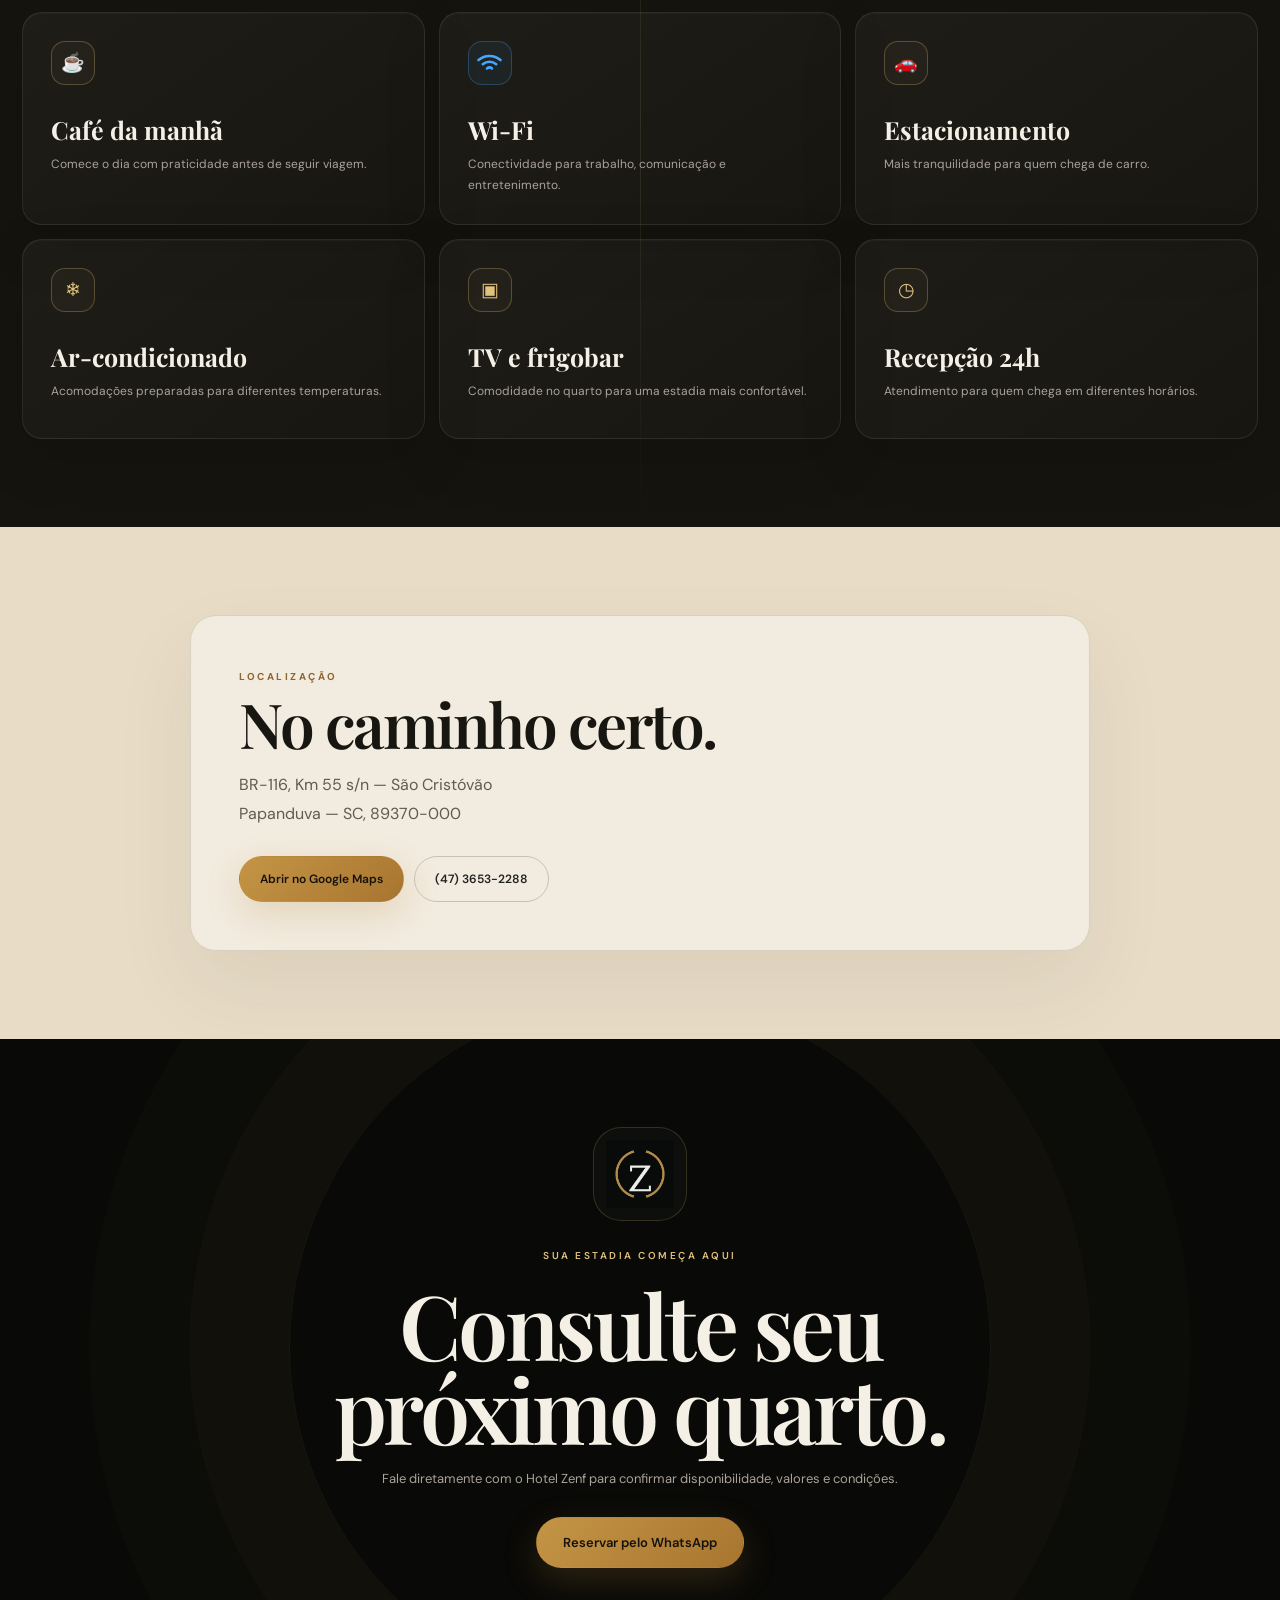
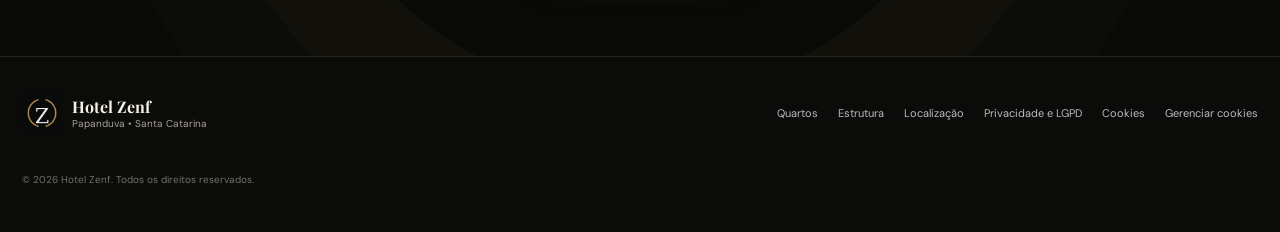
==== commit 2b2b589a: "Add files via upload" ====
--- a/index.html
+++ b/index.html
@@ -107,12 +107,7 @@
               <div class="room-progress-track"><i id="roomProgressBar"></i></div>
               <strong id="roomProgressName">Standard Triplo</strong>
             </div>
-
-            <div class="wheel-cue" aria-hidden="true">
-              <span class="wheel-mouse"><i></i></span>
-              <small>Role para explorar</small>
-            </div>
-          </aside>
+</aside>
 
           <div class="room-stage" id="roomStage">
             <article class="story-panel is-active" data-index="0" data-room-name="Standard Triplo">
--- a/styles.css
+++ b/styles.css
@@ -426,3 +426,11 @@
   .room-stage .story-panel,.room-stage .story-media img,.room-progress-track i{transition:none!important}
   .wheel-mouse i{animation:none!important}
 }
+
+/* V10 stability fixes */
+.wheel-cue{display:none!important}
+.room-stage{overflow:visible}
+.room-stage .story-panel{backface-visibility:hidden;-webkit-backface-visibility:hidden}
+.room-stage .story-panel.is-active{visibility:visible}
+.room-stage .story-panel:not(.is-active){visibility:hidden}
+@media(max-width:980px){.room-stage .story-panel,.room-stage .story-panel:not(.is-active){visibility:visible}}
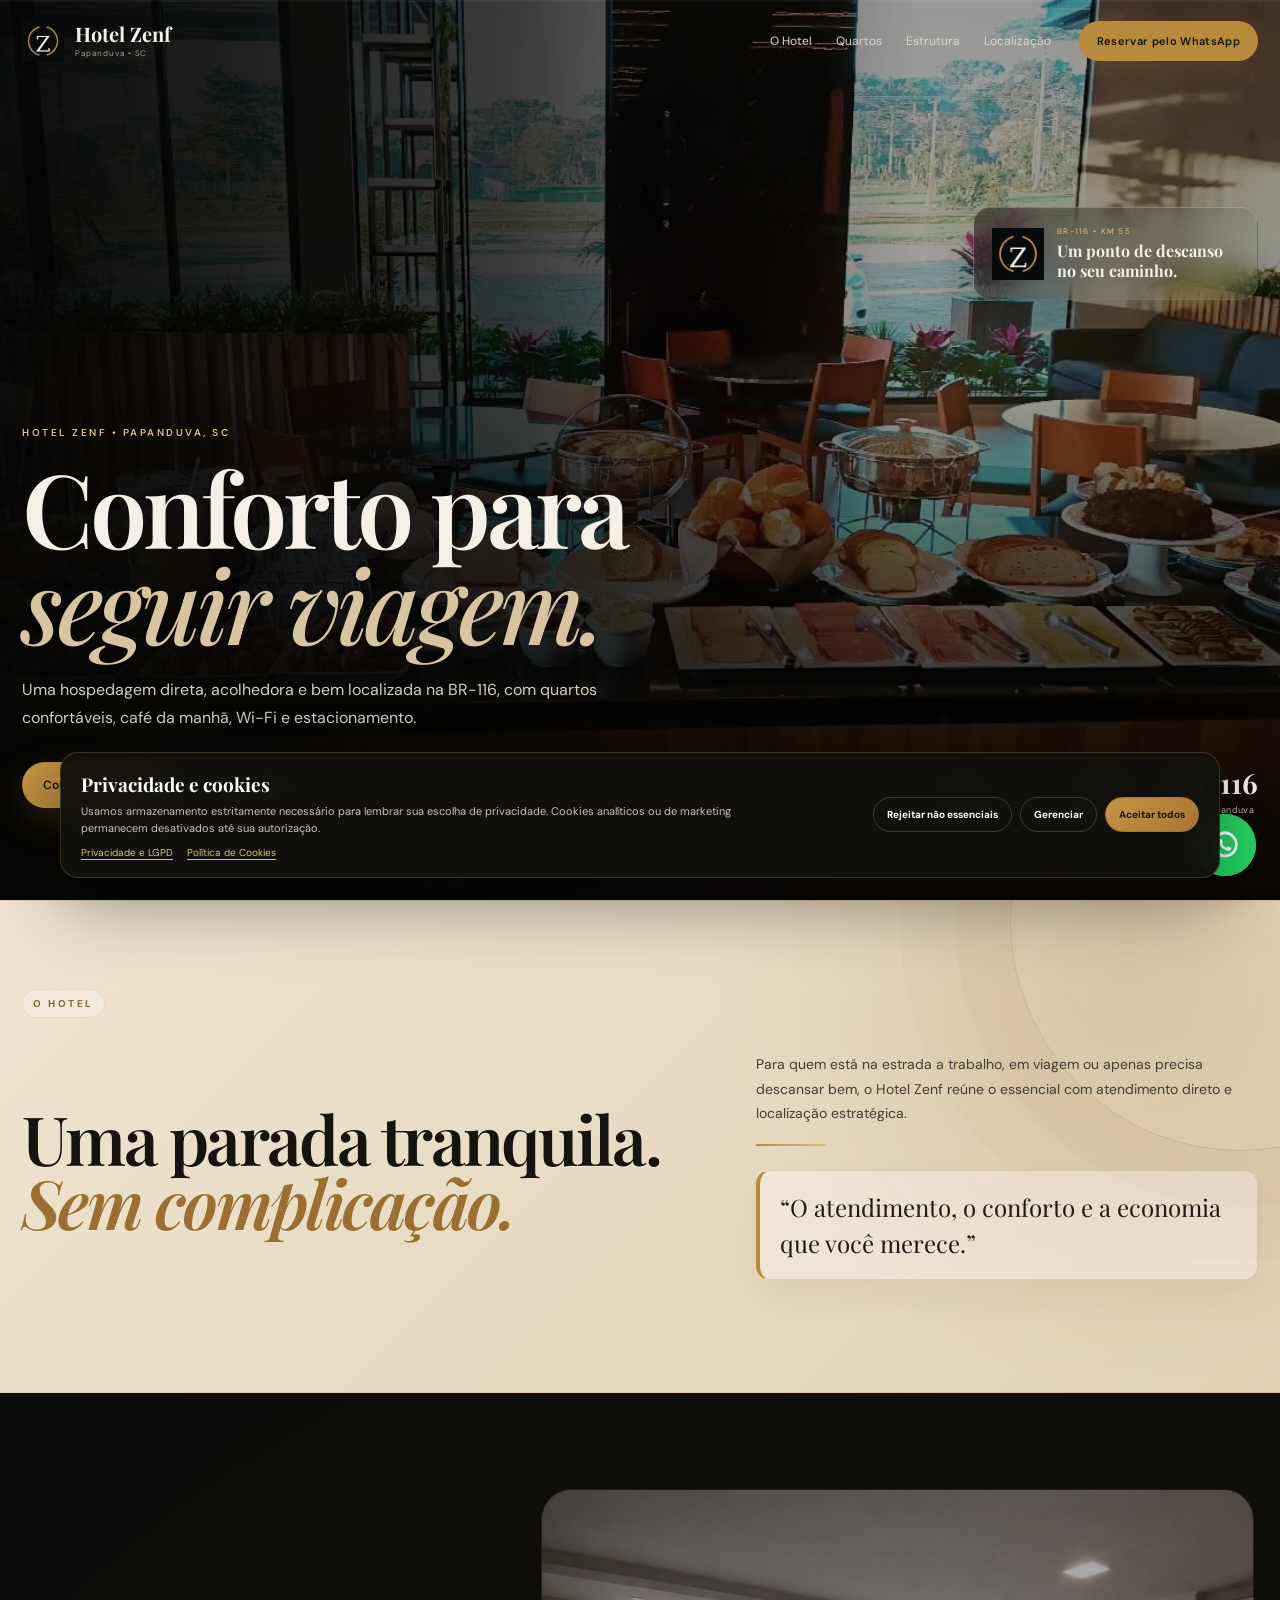
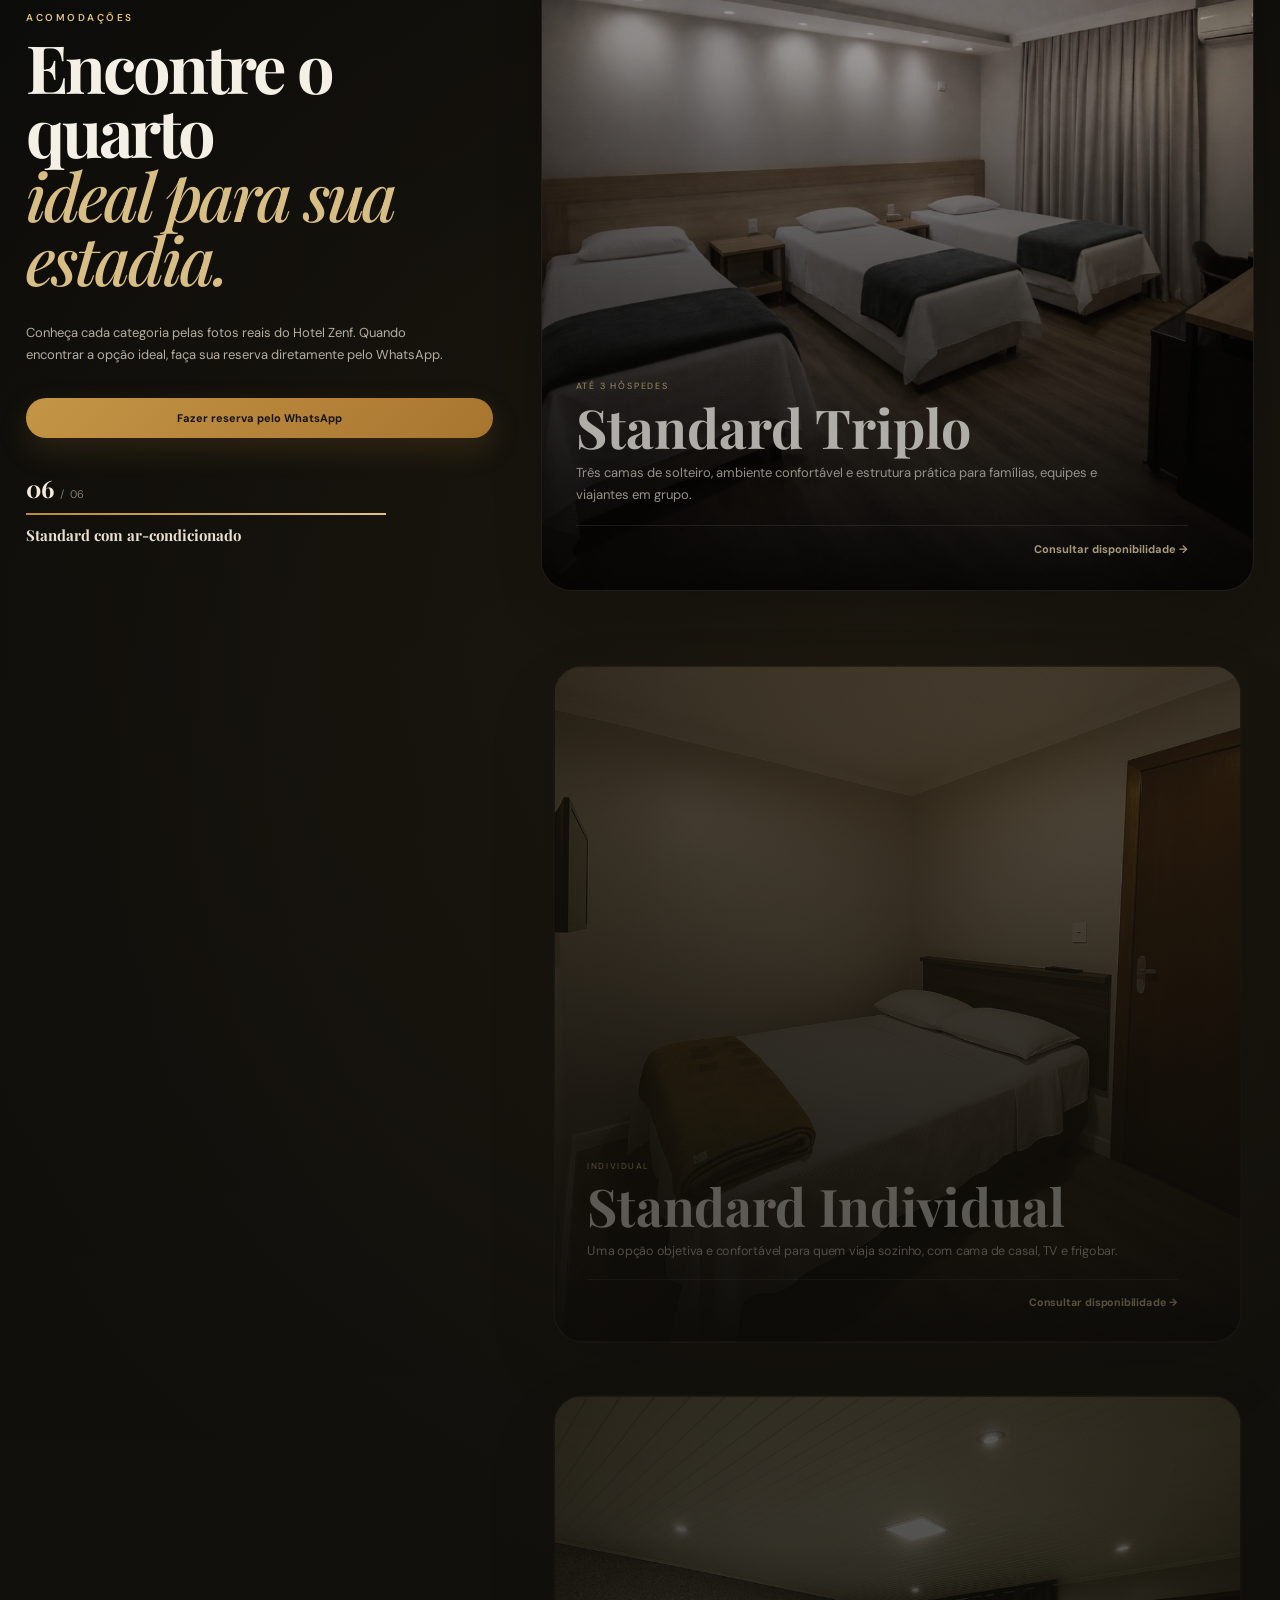
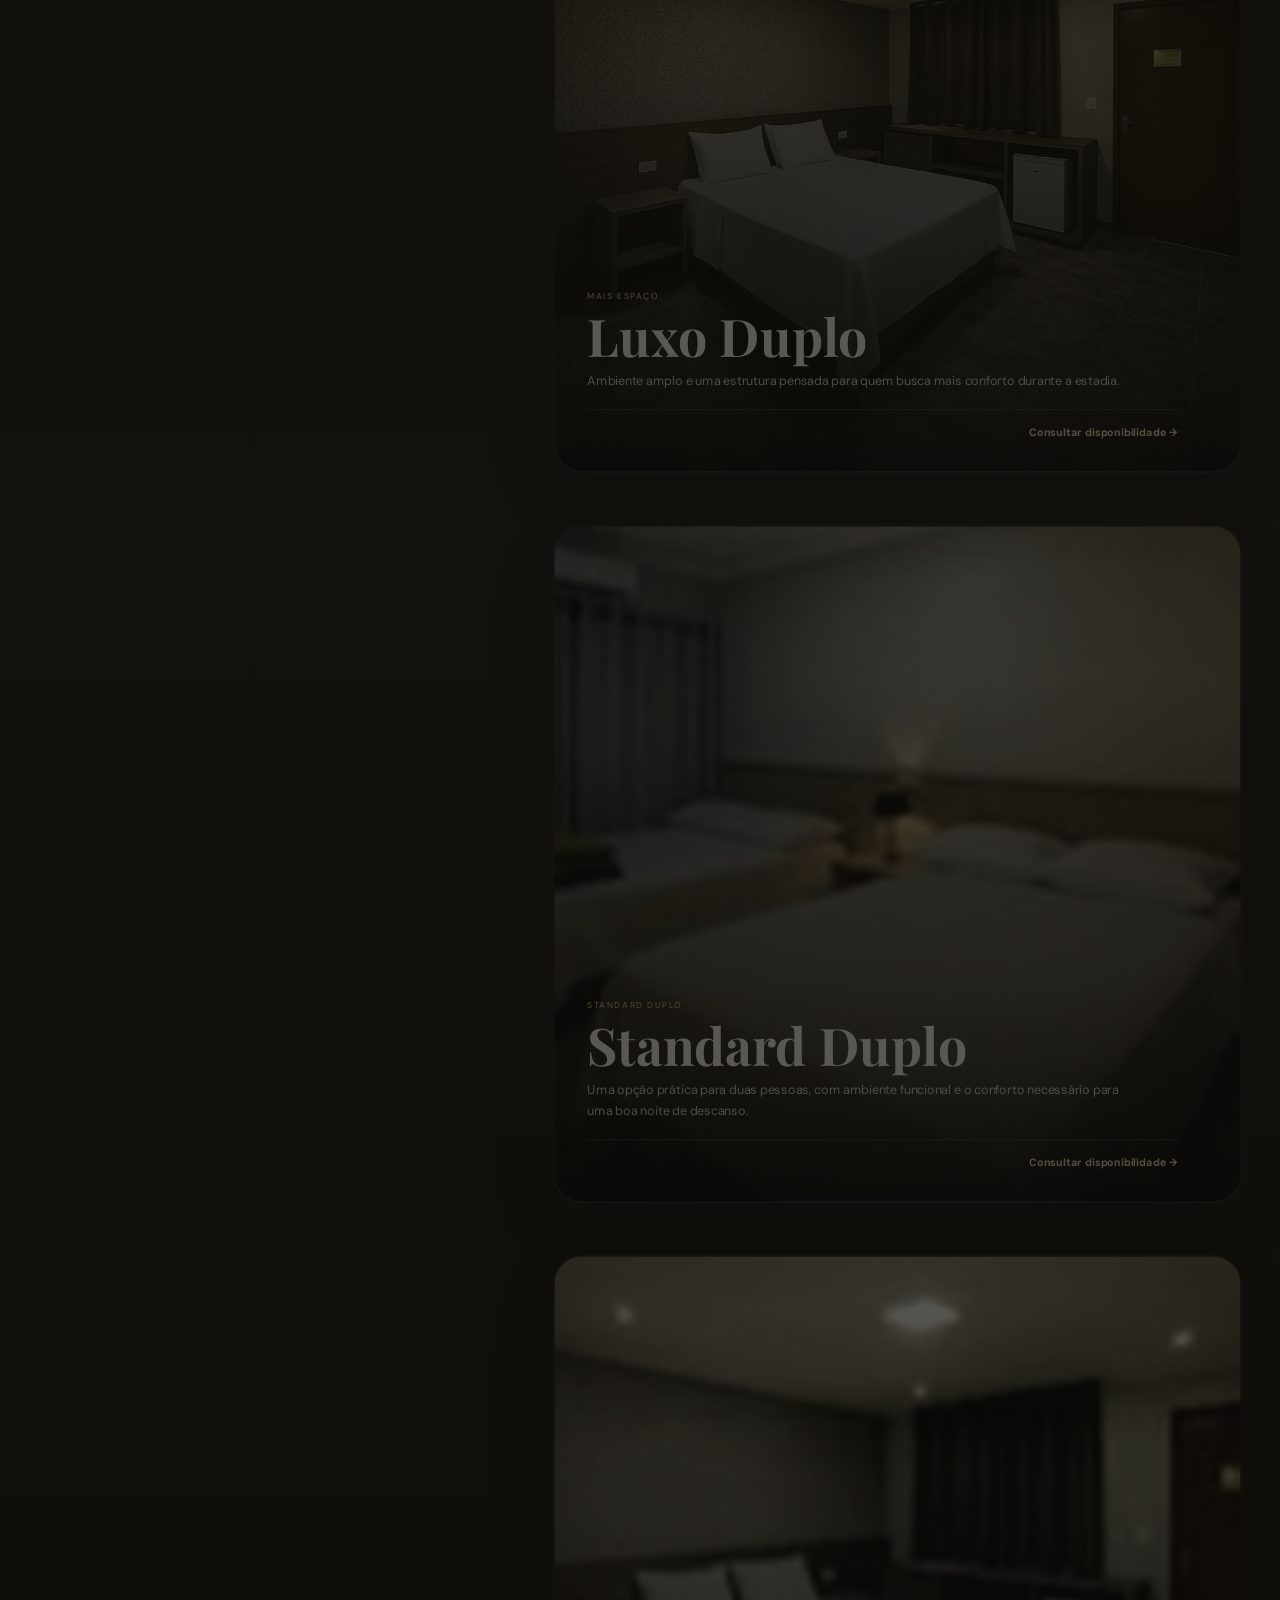
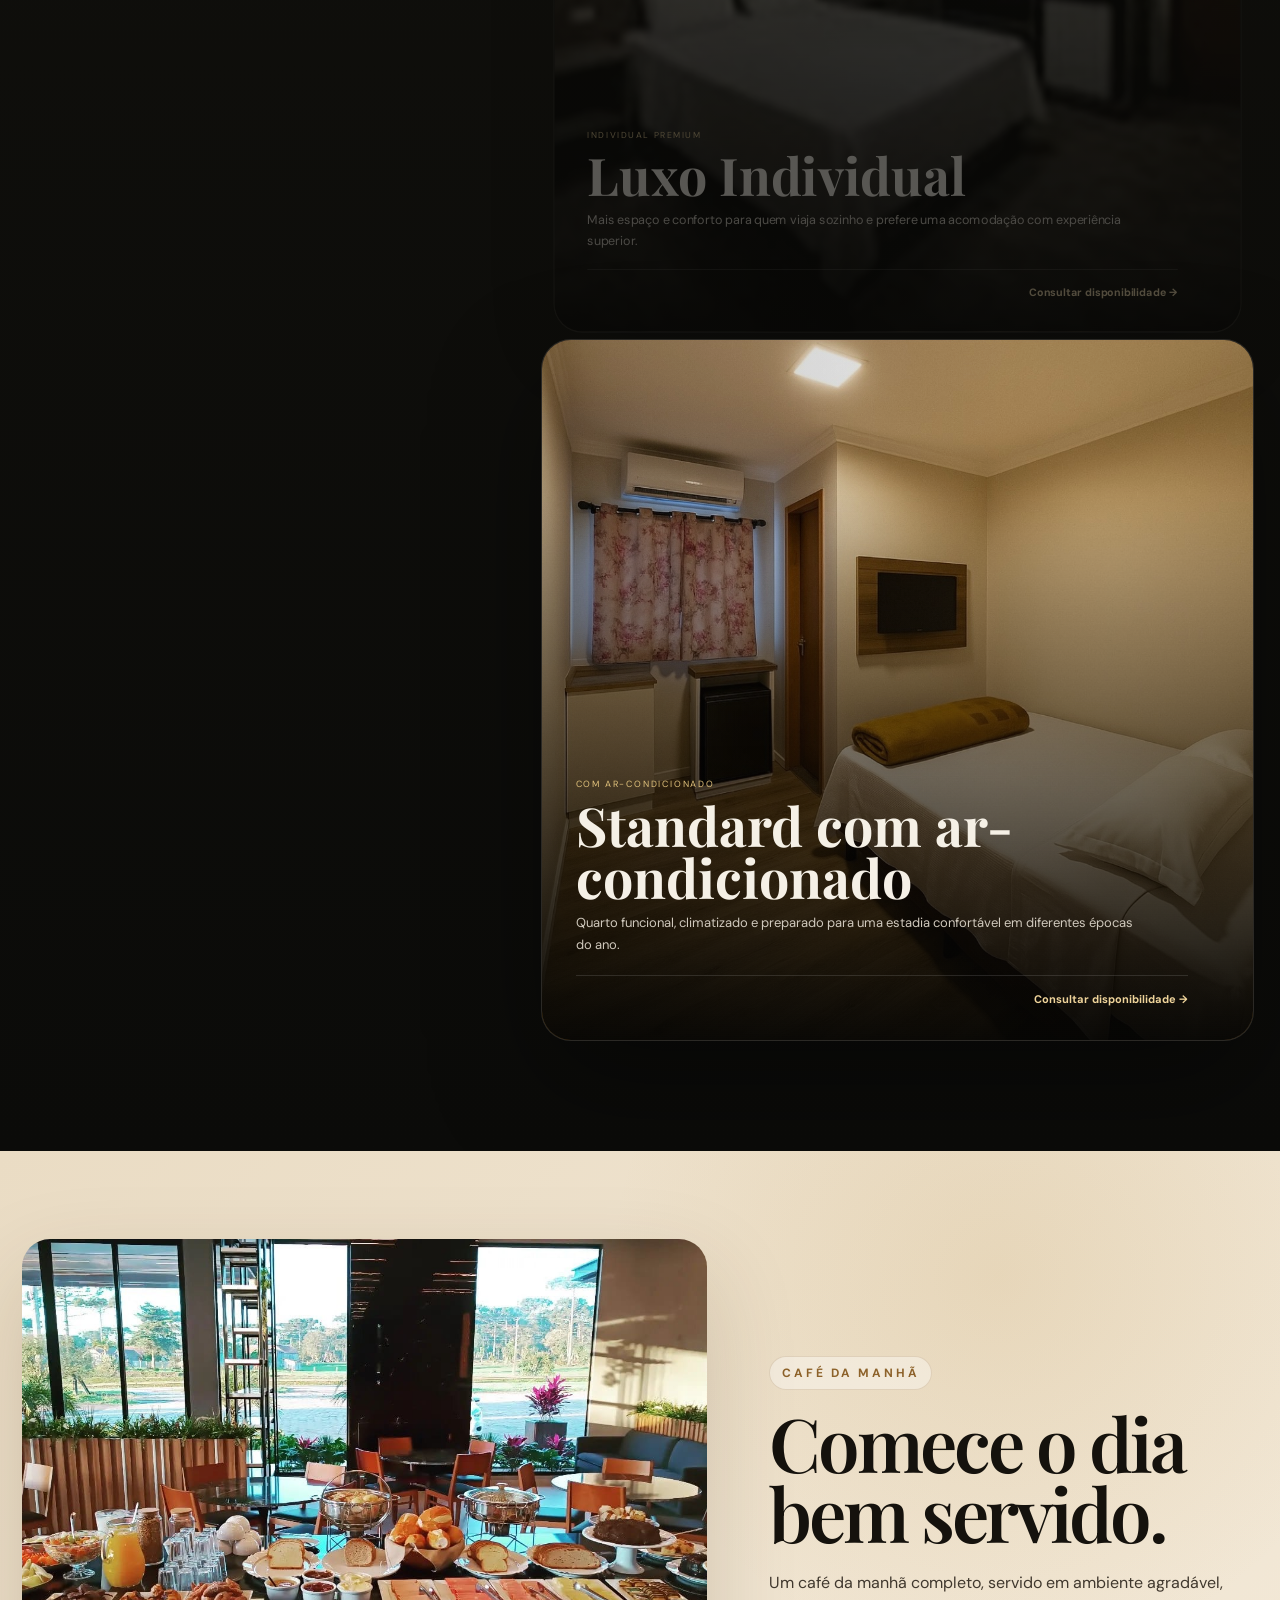
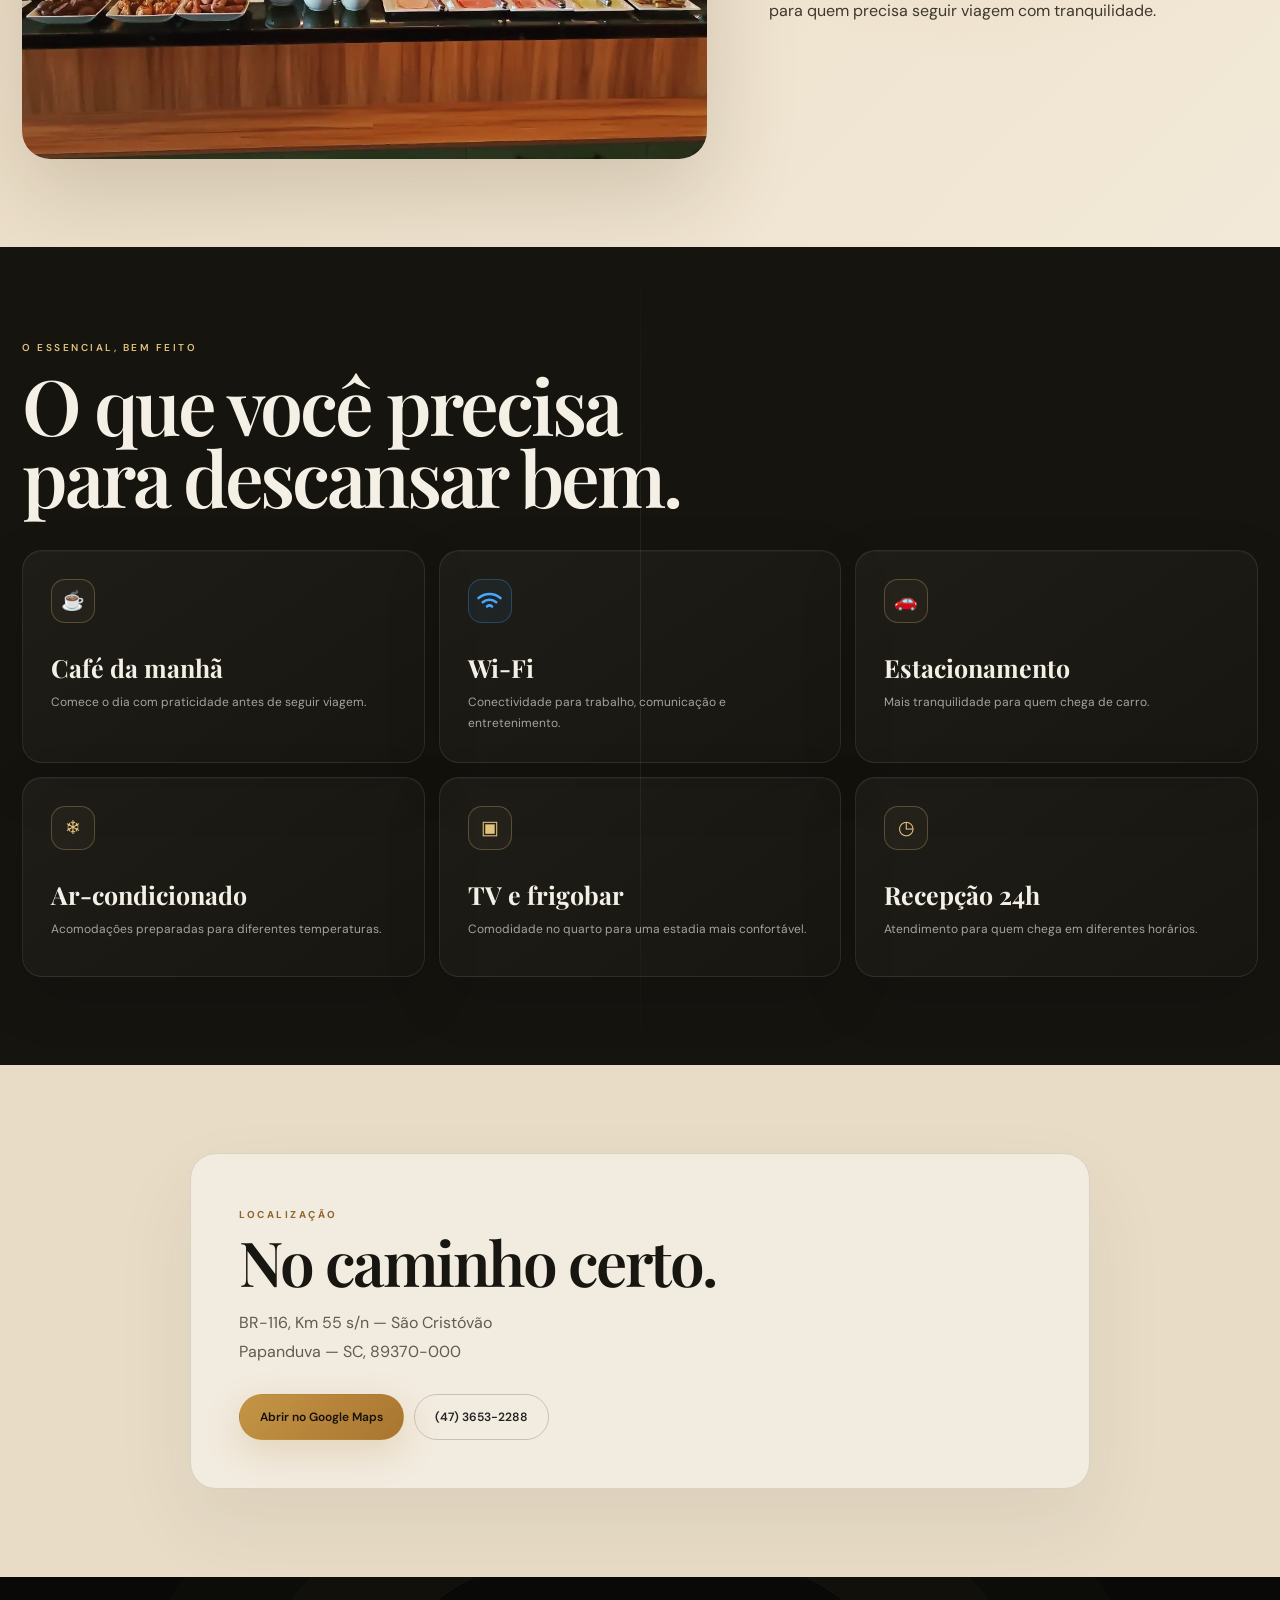
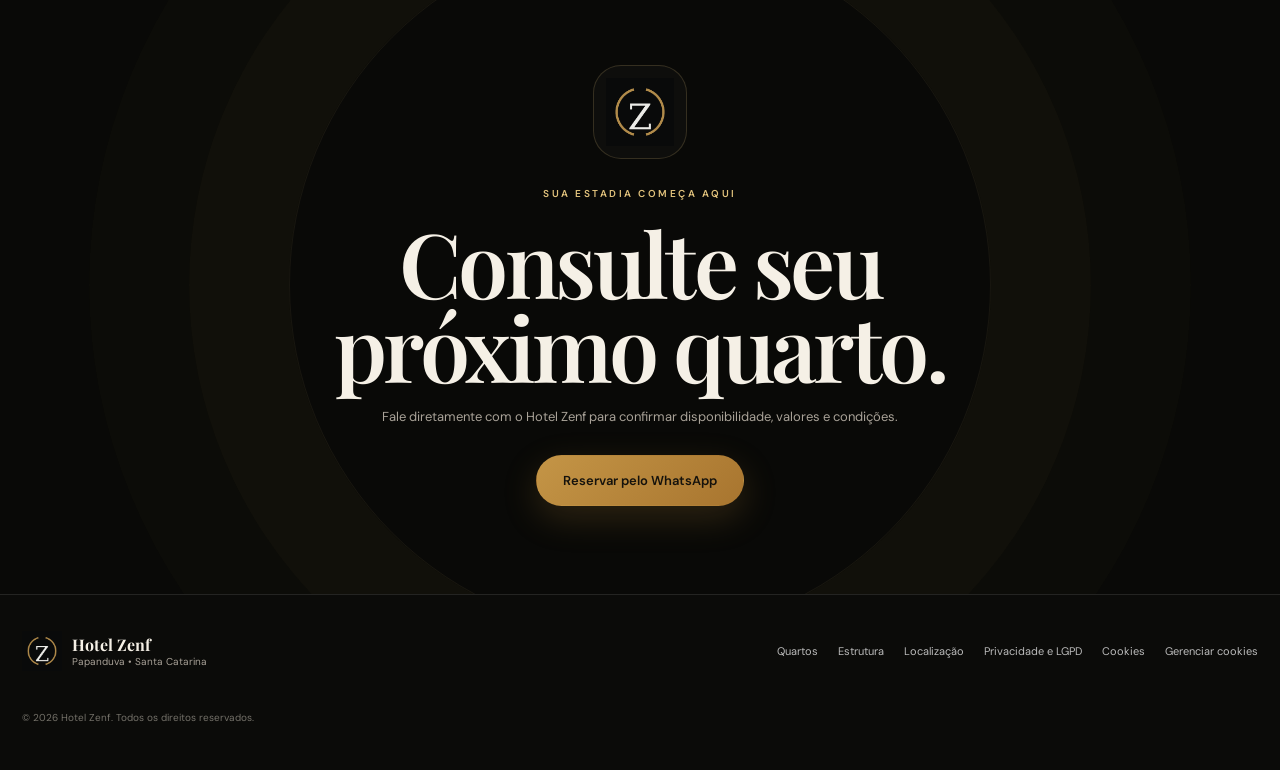
==== commit e8f3a681: "Add files via upload" ====
--- a/index.html
+++ b/index.html
@@ -88,119 +88,117 @@
       </div>
     </section>
 
-    <section class="rooms rooms-scroll rooms-cinematic" id="quartos">
-      <div class="rooms-interactive-wrap">
-        <div class="rooms-sticky-stage">
-          <aside class="rooms-narrative">
-            <span class="section-kicker">ACOMODAÇÕES</span>
-            <h2>Encontre o quarto<br><em>ideal para sua estadia.</em></h2>
-            <p>Conheça cada categoria pelas fotos reais do Hotel Zenf. Quando encontrar a opção ideal, faça sua reserva diretamente pelo WhatsApp.</p>
-
-            <a class="rooms-whatsapp-cta"
-               href="https://wa.me/554736532288?text=Olá%2C%20vim%20pelo%20site%20do%20Hotel%20Zenf%20e%20gostaria%20de%20fazer%20uma%20reserva."
-               target="_blank" rel="noopener">
-              Fazer reserva pelo WhatsApp
-            </a>
-
-            <div class="room-progress" aria-hidden="true">
-              <span class="room-progress-label"><b id="roomCurrent">01</b> / <span id="roomTotal">06</span></span>
-              <div class="room-progress-track"><i id="roomProgressBar"></i></div>
-              <strong id="roomProgressName">Standard Triplo</strong>
-            </div>
-</aside>
-
-          <div class="room-stage" id="roomStage">
-            <article class="story-panel is-active" data-index="0" data-room-name="Standard Triplo">
-              <div class="story-media">
-                <img src="assets/standard-triplo-1.jpg" alt="Standard Triplo do Hotel Zenf" class="active">
-                <img src="assets/standard-triplo-2.jpg" alt="Standard Triplo do Hotel Zenf">
-              </div>
-              <div class="story-copy">
-                <span>ATÉ 3 HÓSPEDES</span>
-                <h3>Standard Triplo</h3>
-                <p>Três camas de solteiro, ambiente confortável e estrutura prática para famílias, equipes e viajantes em grupo.</p>
-                <div class="story-actions">
-                  <a href="https://wa.me/554736532288?text=Olá%2C%20gostaria%20de%20consultar%20o%20Standard%20Triplo%20do%20Hotel%20Zenf." target="_blank" rel="noopener">Consultar disponibilidade →</a>
-                </div>
-              </div>
-            </article>
-
-            <article class="story-panel" data-index="1" data-room-name="Standard Individual">
-              <div class="story-media">
-                <img src="assets/standard-individual-1.jpg" alt="Standard Individual do Hotel Zenf" class="active">
-                <img src="assets/standard-individual-2.jpg" alt="Standard Individual do Hotel Zenf">
-                <img src="assets/standard-individual-3.jpg" alt="Banheiro do Standard Individual do Hotel Zenf">
-              </div>
-              <div class="story-copy">
-                <span>INDIVIDUAL</span>
-                <h3>Standard Individual</h3>
-                <p>Uma opção objetiva e confortável para quem viaja sozinho, com cama de casal, TV e frigobar.</p>
-                <div class="story-actions">
-                  <a href="https://wa.me/554736532288?text=Olá%2C%20gostaria%20de%20consultar%20o%20Standard%20Individual%20do%20Hotel%20Zenf." target="_blank" rel="noopener">Consultar disponibilidade →</a>
-                </div>
-              </div>
-            </article>
-
-            <article class="story-panel" data-index="2" data-room-name="Luxo Duplo">
-              <div class="story-media">
-                <img src="assets/luxo-duplo-1.jpg" alt="Luxo Duplo do Hotel Zenf" class="active">
-                <img src="assets/luxo-duplo-2.jpg" alt="Banheiro do Luxo Duplo do Hotel Zenf">
-                <img src="assets/luxo-duplo-3.jpg" alt="Luxo Duplo do Hotel Zenf">
-              </div>
-              <div class="story-copy">
-                <span>MAIS ESPAÇO</span>
-                <h3>Luxo Duplo</h3>
-                <p>Ambiente amplo e uma estrutura pensada para quem busca mais conforto durante a estadia.</p>
-                <div class="story-actions">
-                  <a href="https://wa.me/554736532288?text=Olá%2C%20gostaria%20de%20consultar%20o%20Luxo%20Duplo%20do%20Hotel%20Zenf." target="_blank" rel="noopener">Consultar disponibilidade →</a>
-                </div>
-              </div>
-            </article>
-
-            <article class="story-panel" data-index="3" data-room-name="Standard Duplo">
-              <div class="story-media single">
-                <img src="assets/standard-duplo.jpg" alt="Standard Duplo do Hotel Zenf" class="active">
-              </div>
-              <div class="story-copy">
-                <span>STANDARD DUPLO</span>
-                <h3>Standard Duplo</h3>
-                <p>Uma opção prática para duas pessoas, com ambiente funcional e o conforto necessário para uma boa noite de descanso.</p>
-                <div class="story-actions">
-                  <a href="https://wa.me/554736532288?text=Olá%2C%20gostaria%20de%20consultar%20o%20Standard%20Duplo%20do%20Hotel%20Zenf." target="_blank" rel="noopener">Consultar disponibilidade →</a>
-                </div>
-              </div>
-            </article>
-
-            <article class="story-panel" data-index="4" data-room-name="Luxo Individual">
-              <div class="story-media single">
-                <img src="assets/luxo-individual.jpg" alt="Luxo Individual do Hotel Zenf" class="active">
-              </div>
-              <div class="story-copy">
-                <span>INDIVIDUAL PREMIUM</span>
-                <h3>Luxo Individual</h3>
-                <p>Mais espaço e conforto para quem viaja sozinho e prefere uma acomodação com experiência superior.</p>
-                <div class="story-actions">
-                  <a href="https://wa.me/554736532288?text=Olá%2C%20gostaria%20de%20consultar%20o%20Luxo%20Individual%20do%20Hotel%20Zenf." target="_blank" rel="noopener">Consultar disponibilidade →</a>
-                </div>
-              </div>
-            </article>
-
-            <article class="story-panel" data-index="5" data-room-name="Standard com ar-condicionado">
-              <div class="story-media">
-                <img src="assets/standard-ar-1.jpg" alt="Standard com ar-condicionado do Hotel Zenf" class="active">
-                <img src="assets/standard-ar-2.jpg" alt="Standard com ar-condicionado do Hotel Zenf">
-                <img src="assets/standard-ar-3.jpg" alt="Banheiro do Standard com ar-condicionado do Hotel Zenf">
-              </div>
-              <div class="story-copy">
-                <span>COM AR-CONDICIONADO</span>
-                <h3>Standard com ar-condicionado</h3>
-                <p>Quarto funcional, climatizado e preparado para uma estadia confortável em diferentes épocas do ano.</p>
-                <div class="story-actions">
-                  <a href="https://wa.me/554736532288?text=Olá%2C%20gostaria%20de%20consultar%20o%20Standard%20com%20ar-condicionado%20do%20Hotel%20Zenf." target="_blank" rel="noopener">Consultar disponibilidade →</a>
-                </div>
-              </div>
-            </article>
+    <section class="rooms rooms-cinematic rooms-v12" id="quartos">
+      <div class="rooms-v12-layout">
+        <aside class="rooms-v12-copy">
+          <span class="section-kicker">ACOMODAÇÕES</span>
+          <h2>Encontre o quarto<br><em>ideal para sua estadia.</em></h2>
+          <p>Conheça cada categoria pelas fotos reais do Hotel Zenf. Quando encontrar a opção ideal, faça sua reserva diretamente pelo WhatsApp.</p>
+
+          <a class="rooms-whatsapp-cta"
+             href="https://wa.me/554736532288?text=Olá%2C%20vim%20pelo%20site%20do%20Hotel%20Zenf%20e%20gostaria%20de%20fazer%20uma%20reserva."
+             target="_blank" rel="noopener">
+            Fazer reserva pelo WhatsApp
+          </a>
+
+          <div class="room-progress v12-progress" aria-hidden="true">
+            <span class="room-progress-label"><b id="roomCurrent">01</b> / <span id="roomTotal">06</span></span>
+            <div class="room-progress-track"><i id="roomProgressBar"></i></div>
+            <strong id="roomProgressName">Standard Triplo</strong>
           </div>
+        </aside>
+
+        <div class="rooms-v12-list" id="roomStage">
+          <article class="story-panel v12-room is-current" data-index="0" data-room-name="Standard Triplo">
+            <div class="story-media">
+              <img src="assets/standard-triplo-1.jpg" alt="Standard Triplo do Hotel Zenf" class="active">
+              <img src="assets/standard-triplo-2.jpg" alt="Standard Triplo do Hotel Zenf">
+            </div>
+            <div class="story-copy">
+              <span>ATÉ 3 HÓSPEDES</span>
+              <h3>Standard Triplo</h3>
+              <p>Três camas de solteiro, ambiente confortável e estrutura prática para famílias, equipes e viajantes em grupo.</p>
+              <div class="story-actions">
+                <a href="https://wa.me/554736532288?text=Olá%2C%20gostaria%20de%20consultar%20o%20Standard%20Triplo%20do%20Hotel%20Zenf." target="_blank" rel="noopener">Consultar disponibilidade →</a>
+              </div>
+            </div>
+          </article>
+
+          <article class="story-panel v12-room" data-index="1" data-room-name="Standard Individual">
+            <div class="story-media">
+              <img src="assets/standard-individual-1.jpg" alt="Standard Individual do Hotel Zenf" class="active">
+              <img src="assets/standard-individual-2.jpg" alt="Standard Individual do Hotel Zenf">
+              <img src="assets/standard-individual-3.jpg" alt="Banheiro do Standard Individual do Hotel Zenf">
+            </div>
+            <div class="story-copy">
+              <span>INDIVIDUAL</span>
+              <h3>Standard Individual</h3>
+              <p>Uma opção objetiva e confortável para quem viaja sozinho, com cama de casal, TV e frigobar.</p>
+              <div class="story-actions">
+                <a href="https://wa.me/554736532288?text=Olá%2C%20gostaria%20de%20consultar%20o%20Standard%20Individual%20do%20Hotel%20Zenf." target="_blank" rel="noopener">Consultar disponibilidade →</a>
+              </div>
+            </div>
+          </article>
+
+          <article class="story-panel v12-room" data-index="2" data-room-name="Luxo Duplo">
+            <div class="story-media">
+              <img src="assets/luxo-duplo-1.jpg" alt="Luxo Duplo do Hotel Zenf" class="active">
+              <img src="assets/luxo-duplo-2.jpg" alt="Banheiro do Luxo Duplo do Hotel Zenf">
+              <img src="assets/luxo-duplo-3.jpg" alt="Luxo Duplo do Hotel Zenf">
+            </div>
+            <div class="story-copy">
+              <span>MAIS ESPAÇO</span>
+              <h3>Luxo Duplo</h3>
+              <p>Ambiente amplo e uma estrutura pensada para quem busca mais conforto durante a estadia.</p>
+              <div class="story-actions">
+                <a href="https://wa.me/554736532288?text=Olá%2C%20gostaria%20de%20consultar%20o%20Luxo%20Duplo%20do%20Hotel%20Zenf." target="_blank" rel="noopener">Consultar disponibilidade →</a>
+              </div>
+            </div>
+          </article>
+
+          <article class="story-panel v12-room" data-index="3" data-room-name="Standard Duplo">
+            <div class="story-media single">
+              <img src="assets/standard-duplo.jpg" alt="Standard Duplo do Hotel Zenf" class="active">
+            </div>
+            <div class="story-copy">
+              <span>STANDARD DUPLO</span>
+              <h3>Standard Duplo</h3>
+              <p>Uma opção prática para duas pessoas, com ambiente funcional e o conforto necessário para uma boa noite de descanso.</p>
+              <div class="story-actions">
+                <a href="https://wa.me/554736532288?text=Olá%2C%20gostaria%20de%20consultar%20o%20Standard%20Duplo%20do%20Hotel%20Zenf." target="_blank" rel="noopener">Consultar disponibilidade →</a>
+              </div>
+            </div>
+          </article>
+
+          <article class="story-panel v12-room" data-index="4" data-room-name="Luxo Individual">
+            <div class="story-media single">
+              <img src="assets/luxo-individual.jpg" alt="Luxo Individual do Hotel Zenf" class="active">
+            </div>
+            <div class="story-copy">
+              <span>INDIVIDUAL PREMIUM</span>
+              <h3>Luxo Individual</h3>
+              <p>Mais espaço e conforto para quem viaja sozinho e prefere uma acomodação com experiência superior.</p>
+              <div class="story-actions">
+                <a href="https://wa.me/554736532288?text=Olá%2C%20gostaria%20de%20consultar%20o%20Luxo%20Individual%20do%20Hotel%20Zenf." target="_blank" rel="noopener">Consultar disponibilidade →</a>
+              </div>
+            </div>
+          </article>
+
+          <article class="story-panel v12-room" data-index="5" data-room-name="Standard com ar-condicionado">
+            <div class="story-media">
+              <img src="assets/standard-ar-1.jpg" alt="Standard com ar-condicionado do Hotel Zenf" class="active">
+              <img src="assets/standard-ar-2.jpg" alt="Standard com ar-condicionado do Hotel Zenf">
+              <img src="assets/standard-ar-3.jpg" alt="Banheiro do Standard com ar-condicionado do Hotel Zenf">
+            </div>
+            <div class="story-copy">
+              <span>COM AR-CONDICIONADO</span>
+              <h3>Standard com ar-condicionado</h3>
+              <p>Quarto funcional, climatizado e preparado para uma estadia confortável em diferentes épocas do ano.</p>
+              <div class="story-actions">
+                <a href="https://wa.me/554736532288?text=Olá%2C%20gostaria%20de%20consultar%20o%20Standard%20com%20ar-condicionado%20do%20Hotel%20Zenf." target="_blank" rel="noopener">Consultar disponibilidade →</a>
+              </div>
+            </div>
+          </article>
         </div>
       </div>
     </section>
--- a/styles.css
+++ b/styles.css
@@ -434,3 +434,360 @@
 .room-stage .story-panel.is-active{visibility:visible}
 .room-stage .story-panel:not(.is-active){visibility:hidden}
 @media(max-width:980px){.room-stage .story-panel,.room-stage .story-panel:not(.is-active){visibility:visible}}
+
+
+/* =========================================================
+   V11 — Scroll de acomodações corrigido + mobile responsivo
+   ========================================================= */
+
+/* Desktop: uma única área longa, com palco sticky real */
+@media (min-width:981px){
+  .rooms-cinematic{
+    min-height:560vh !important;
+    height:auto !important;
+    overflow:visible !important;
+  }
+  .rooms-interactive-wrap{
+    height:560vh !important;
+    min-height:560vh !important;
+    position:relative !important;
+  }
+  .rooms-sticky-stage{
+    position:sticky !important;
+    top:0 !important;
+    height:100svh !important;
+    min-height:100svh !important;
+    overflow:hidden !important;
+    align-items:center !important;
+  }
+  .room-stage{
+    height:min(76svh,760px) !important;
+    min-height:540px;
+  }
+
+  /* Movimento perceptível entre os quartos */
+  .room-stage .story-panel{
+    opacity:0 !important;
+    transform:translate3d(12%,12%,0) scale(.91) rotateY(-7deg) !important;
+    filter:blur(8px) brightness(.72) !important;
+    transition:
+      opacity .55s ease,
+      transform .78s cubic-bezier(.16,.78,.21,1),
+      filter .55s ease !important;
+  }
+  .room-stage .story-panel.is-active{
+    opacity:1 !important;
+    transform:translate3d(0,0,0) scale(1) rotateY(0deg) !important;
+    filter:none !important;
+    z-index:5 !important;
+  }
+  .room-stage .story-panel.is-before{
+    opacity:0 !important;
+    transform:translate3d(-10%,-10%,0) scale(.93) rotateY(6deg) !important;
+    filter:blur(6px) brightness(.74) !important;
+  }
+}
+
+/* Mobile/tablet: não trava a página; cada quarto entra animado */
+@media (max-width:980px){
+  .rooms-cinematic,
+  .rooms-interactive-wrap{
+    height:auto !important;
+    min-height:auto !important;
+  }
+  .rooms-sticky-stage{
+    position:relative !important;
+    top:auto !important;
+    height:auto !important;
+    min-height:0 !important;
+    display:block !important;
+    overflow:visible !important;
+  }
+  .rooms-narrative{
+    margin-bottom:30px !important;
+  }
+  .room-stage{
+    height:auto !important;
+    min-height:0 !important;
+    display:grid !important;
+    gap:20px !important;
+  }
+  .room-stage .story-panel,
+  .room-stage .story-panel.is-active,
+  .room-stage .story-panel.is-before{
+    position:relative !important;
+    inset:auto !important;
+    width:100% !important;
+    height:min(72svh,680px) !important;
+    min-height:510px !important;
+    opacity:0 !important;
+    transform:translateY(42px) scale(.965) !important;
+    filter:none !important;
+    pointer-events:auto !important;
+    transition:opacity .7s ease,transform .8s cubic-bezier(.16,.78,.21,1) !important;
+  }
+  .room-stage .story-panel.mobile-in{
+    opacity:1 !important;
+    transform:translateY(0) scale(1) !important;
+  }
+  .room-stage .story-panel .story-media img{
+    transform:scale(1.04);
+  }
+  .room-stage .story-panel.mobile-in .story-media img.active{
+    transform:scale(1);
+  }
+}
+
+@media (max-width:560px){
+  .room-stage .story-panel,
+  .room-stage .story-panel.is-active,
+  .room-stage .story-panel.is-before{
+    height:68svh !important;
+    min-height:490px !important;
+  }
+  .room-stage .story-copy p{font-size:13px !important}
+}
+
+/* Café da manhã — mais contraste, tamanho e leitura */
+.breakfast-showcase{
+  position:relative;
+  background:
+    radial-gradient(circle at 78% 18%,rgba(181,138,60,.15),transparent 34%),
+    linear-gradient(135deg,#eadcc4 0%,#f3e9d8 100%) !important;
+  color:#17140f !important;
+  gap:44px !important;
+}
+.breakfast-copy{
+  padding:34px 34px 34px 18px !important;
+  max-width:620px;
+}
+.breakfast-copy .section-kicker{
+  color:#8d622a !important;
+  font-size:12px !important;
+  font-weight:700 !important;
+  letter-spacing:.23em !important;
+  background:rgba(255,255,255,.38);
+  border:1px solid rgba(141,98,42,.18);
+  border-radius:999px;
+  padding:8px 12px;
+}
+.breakfast-copy h2{
+  color:#15120d !important;
+  font-size:clamp(58px,5.8vw,86px) !important;
+  line-height:.93 !important;
+  letter-spacing:-.045em !important;
+  margin:18px 0 22px !important;
+}
+.breakfast-copy p{
+  color:#40382e !important;
+  font-size:16px !important;
+  line-height:1.75 !important;
+  max-width:560px;
+}
+.breakfast-media{
+  box-shadow:0 35px 90px rgba(66,43,16,.18) !important;
+}
+.breakfast-media img{
+  height:520px !important;
+}
+
+@media(max-width:980px){
+  .breakfast-showcase{
+    grid-template-columns:1fr !important;
+    gap:24px !important;
+  }
+  .breakfast-copy{
+    padding:4px 4px 12px !important;
+    max-width:none;
+  }
+  .breakfast-copy h2{
+    font-size:clamp(50px,9vw,72px) !important;
+  }
+  .breakfast-copy p{
+    font-size:15px !important;
+  }
+  .breakfast-media img{
+    height:min(62vw,500px) !important;
+    min-height:340px;
+  }
+}
+@media(max-width:560px){
+  .breakfast-copy .section-kicker{font-size:10px !important}
+  .breakfast-copy h2{font-size:46px !important;line-height:.98 !important}
+  .breakfast-copy p{font-size:14px !important}
+  .breakfast-media img{height:330px !important;min-height:0}
+}
+
+
+/* =========================================================
+   V12 — scroll definitivo: todos os quartos ficam no fluxo real
+   ========================================================= */
+.rooms-v12{
+  min-height:0 !important;
+  height:auto !important;
+  overflow:visible !important;
+  padding:0 !important;
+}
+.rooms-v12-layout{
+  display:grid;
+  grid-template-columns:minmax(300px,38%) minmax(0,62%);
+  gap:48px;
+  align-items:start;
+  padding:96px max(26px,calc((100vw - var(--max))/2)) 110px;
+}
+.rooms-v12-copy{
+  position:sticky;
+  top:96px;
+  min-height:calc(100svh - 120px);
+  display:flex;
+  flex-direction:column;
+  justify-content:center;
+  align-self:start;
+  z-index:3;
+}
+.rooms-v12-copy h2{
+  font-family:"Playfair Display",Georgia,serif;
+  font-size:clamp(48px,5.2vw,76px);
+  line-height:.96;
+  letter-spacing:-.045em;
+  margin:11px 0 18px;
+}
+.rooms-v12-copy h2 em{font-weight:500;color:#d8bd84}
+.rooms-v12-copy>p{
+  color:#b5ada2;
+  font-size:13px;
+  line-height:1.75;
+  max-width:430px;
+}
+.v12-progress{margin-top:34px;max-width:360px}
+.rooms-v12-list{
+  display:flex;
+  flex-direction:column;
+  gap:28px;
+  min-width:0;
+}
+.rooms-v12-list .v12-room{
+  position:relative !important;
+  inset:auto !important;
+  width:100% !important;
+  height:min(78svh,760px) !important;
+  min-height:560px !important;
+  opacity:.46 !important;
+  transform:translateY(34px) scale(.965) !important;
+  filter:saturate(.72) brightness(.72) !important;
+  pointer-events:auto !important;
+  border-radius:30px !important;
+  overflow:hidden !important;
+  transition:
+    opacity .65s ease,
+    transform .8s cubic-bezier(.16,.78,.21,1),
+    filter .65s ease,
+    box-shadow .65s ease !important;
+  box-shadow:0 28px 80px rgba(0,0,0,.24) !important;
+}
+.rooms-v12-list .v12-room.is-current{
+  opacity:1 !important;
+  transform:translateY(0) scale(1) !important;
+  filter:none !important;
+  box-shadow:0 42px 110px rgba(0,0,0,.38) !important;
+}
+.rooms-v12-list .story-media{
+  position:absolute !important;
+  inset:0 !important;
+}
+.rooms-v12-list .story-media img{
+  position:absolute !important;
+  inset:0 !important;
+  width:100% !important;
+  height:100% !important;
+  object-fit:cover !important;
+  opacity:0 !important;
+  transform:scale(1.04) !important;
+  transition:opacity .8s ease,transform 1.2s ease !important;
+}
+.rooms-v12-list .story-media img.active{
+  opacity:1 !important;
+  transform:scale(1) !important;
+}
+.rooms-v12-list .v12-room:after{
+  content:"";
+  position:absolute;
+  inset:0;
+  z-index:1;
+  background:
+    linear-gradient(0deg,rgba(5,5,4,.96) 0%,rgba(5,5,4,.48) 44%,rgba(5,5,4,.08) 78%),
+    linear-gradient(90deg,rgba(5,5,4,.18),transparent 65%);
+}
+.rooms-v12-list .story-copy{
+  position:absolute !important;
+  left:0 !important;
+  right:0 !important;
+  bottom:0 !important;
+  z-index:2 !important;
+  padding:34px !important;
+  max-width:680px !important;
+}
+.rooms-v12-list .story-copy h3{
+  font-family:"Playfair Display",Georgia,serif;
+  font-size:clamp(40px,4.2vw,62px);
+  margin:7px 0 10px;
+  line-height:.96;
+}
+.rooms-v12-list .story-copy p{
+  color:#d0c9bd;
+  font-size:13px;
+  line-height:1.7;
+  max-width:560px;
+}
+.rooms-v12-list .story-actions{
+  margin-top:18px;
+  padding-top:16px;
+  border-top:1px solid rgba(255,255,255,.12);
+  display:flex;
+  justify-content:flex-end;
+}
+.rooms-v12-list .story-actions a{
+  color:#efd49b;
+  font-size:11px;
+  font-weight:700;
+}
+
+@media(max-width:980px){
+  .rooms-v12-layout{
+    grid-template-columns:1fr;
+    gap:28px;
+    padding:72px 18px 82px;
+  }
+  .rooms-v12-copy{
+    position:relative;
+    top:auto;
+    min-height:0;
+    display:block;
+  }
+  .v12-progress{display:none}
+  .rooms-v12-list{
+    gap:18px;
+  }
+  .rooms-v12-list .v12-room,
+  .rooms-v12-list .v12-room.is-current{
+    height:min(72svh,680px) !important;
+    min-height:520px !important;
+    opacity:1 !important;
+    transform:none !important;
+    filter:none !important;
+  }
+}
+@media(max-width:560px){
+  .rooms-v12-layout{padding:62px 16px 72px}
+  .rooms-v12-copy h2{font-size:45px}
+  .rooms-v12-copy>p{font-size:12px}
+  .rooms-v12-list .v12-room,
+  .rooms-v12-list .v12-room.is-current{
+    height:66svh !important;
+    min-height:500px !important;
+    border-radius:21px !important;
+  }
+  .rooms-v12-list .story-copy{padding:22px !important}
+  .rooms-v12-list .story-copy h3{font-size:35px !important}
+  .rooms-v12-list .story-copy p{font-size:12px !important}
+}
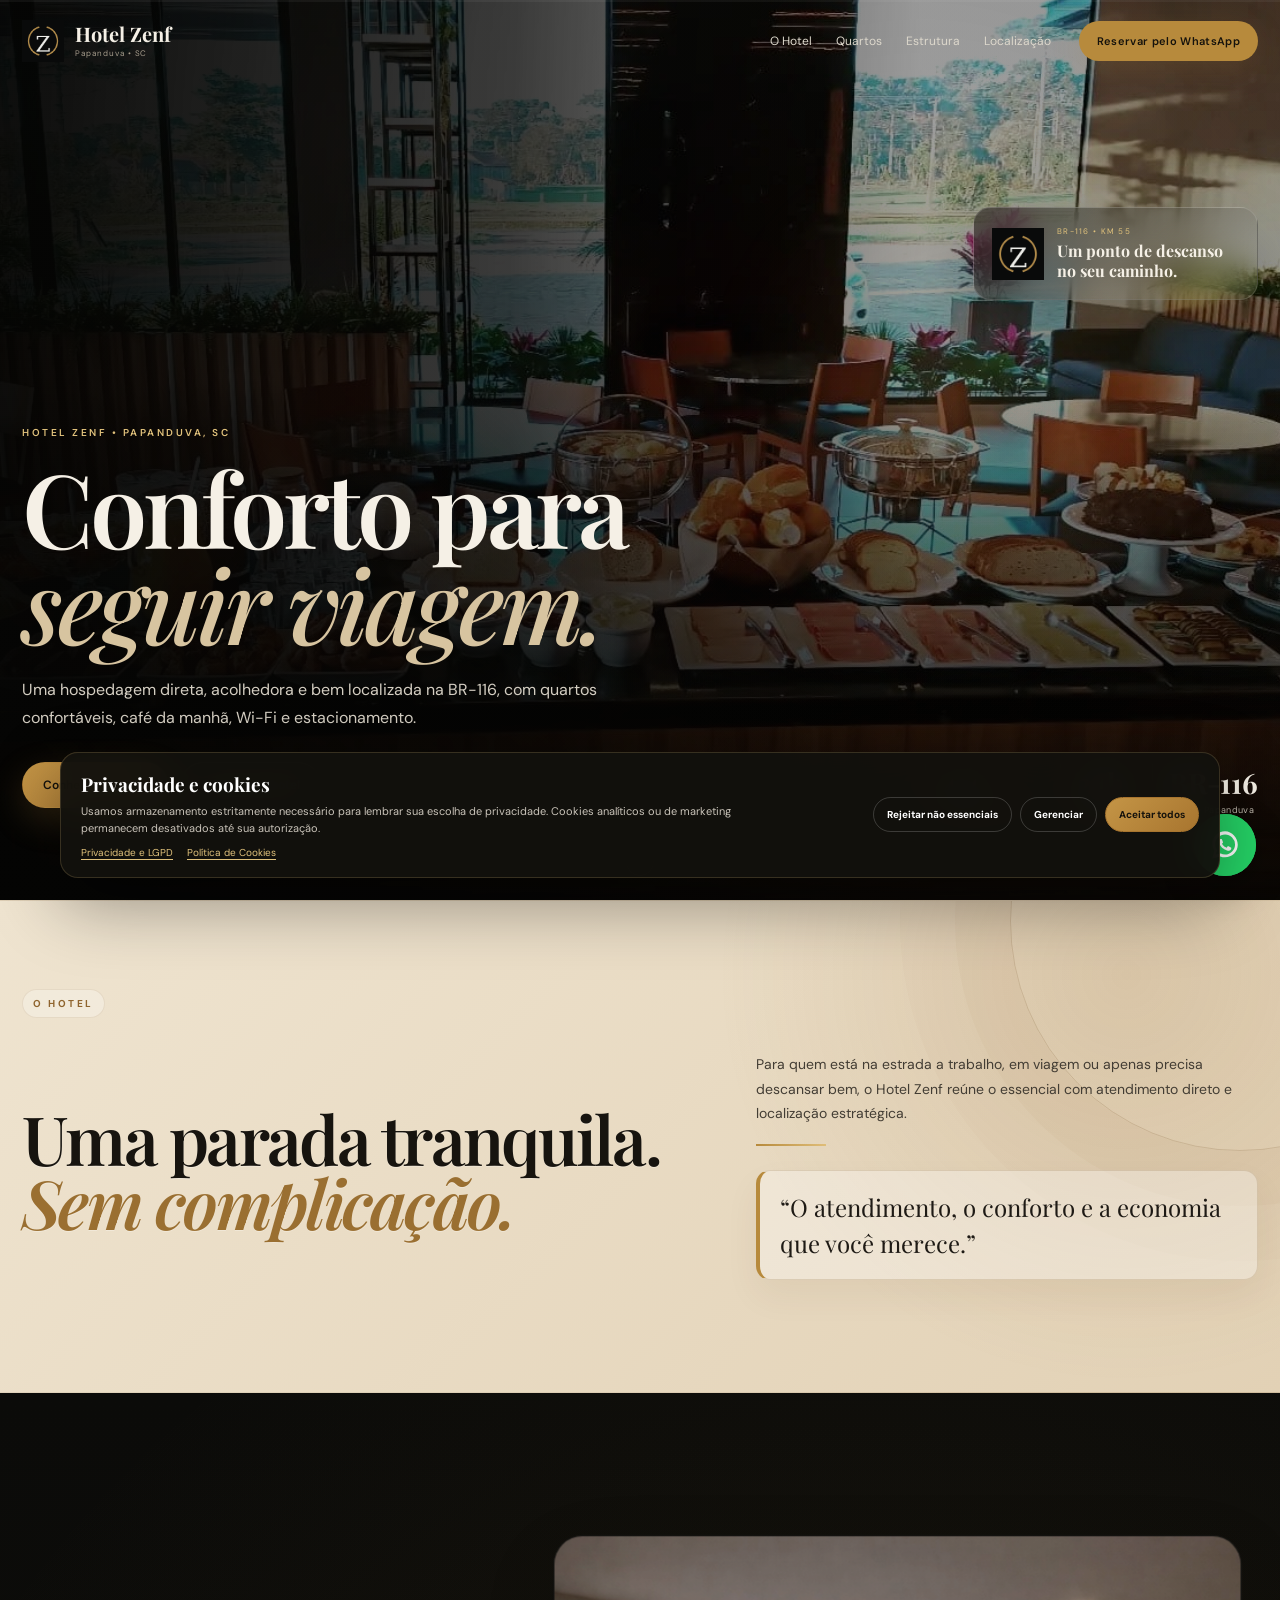
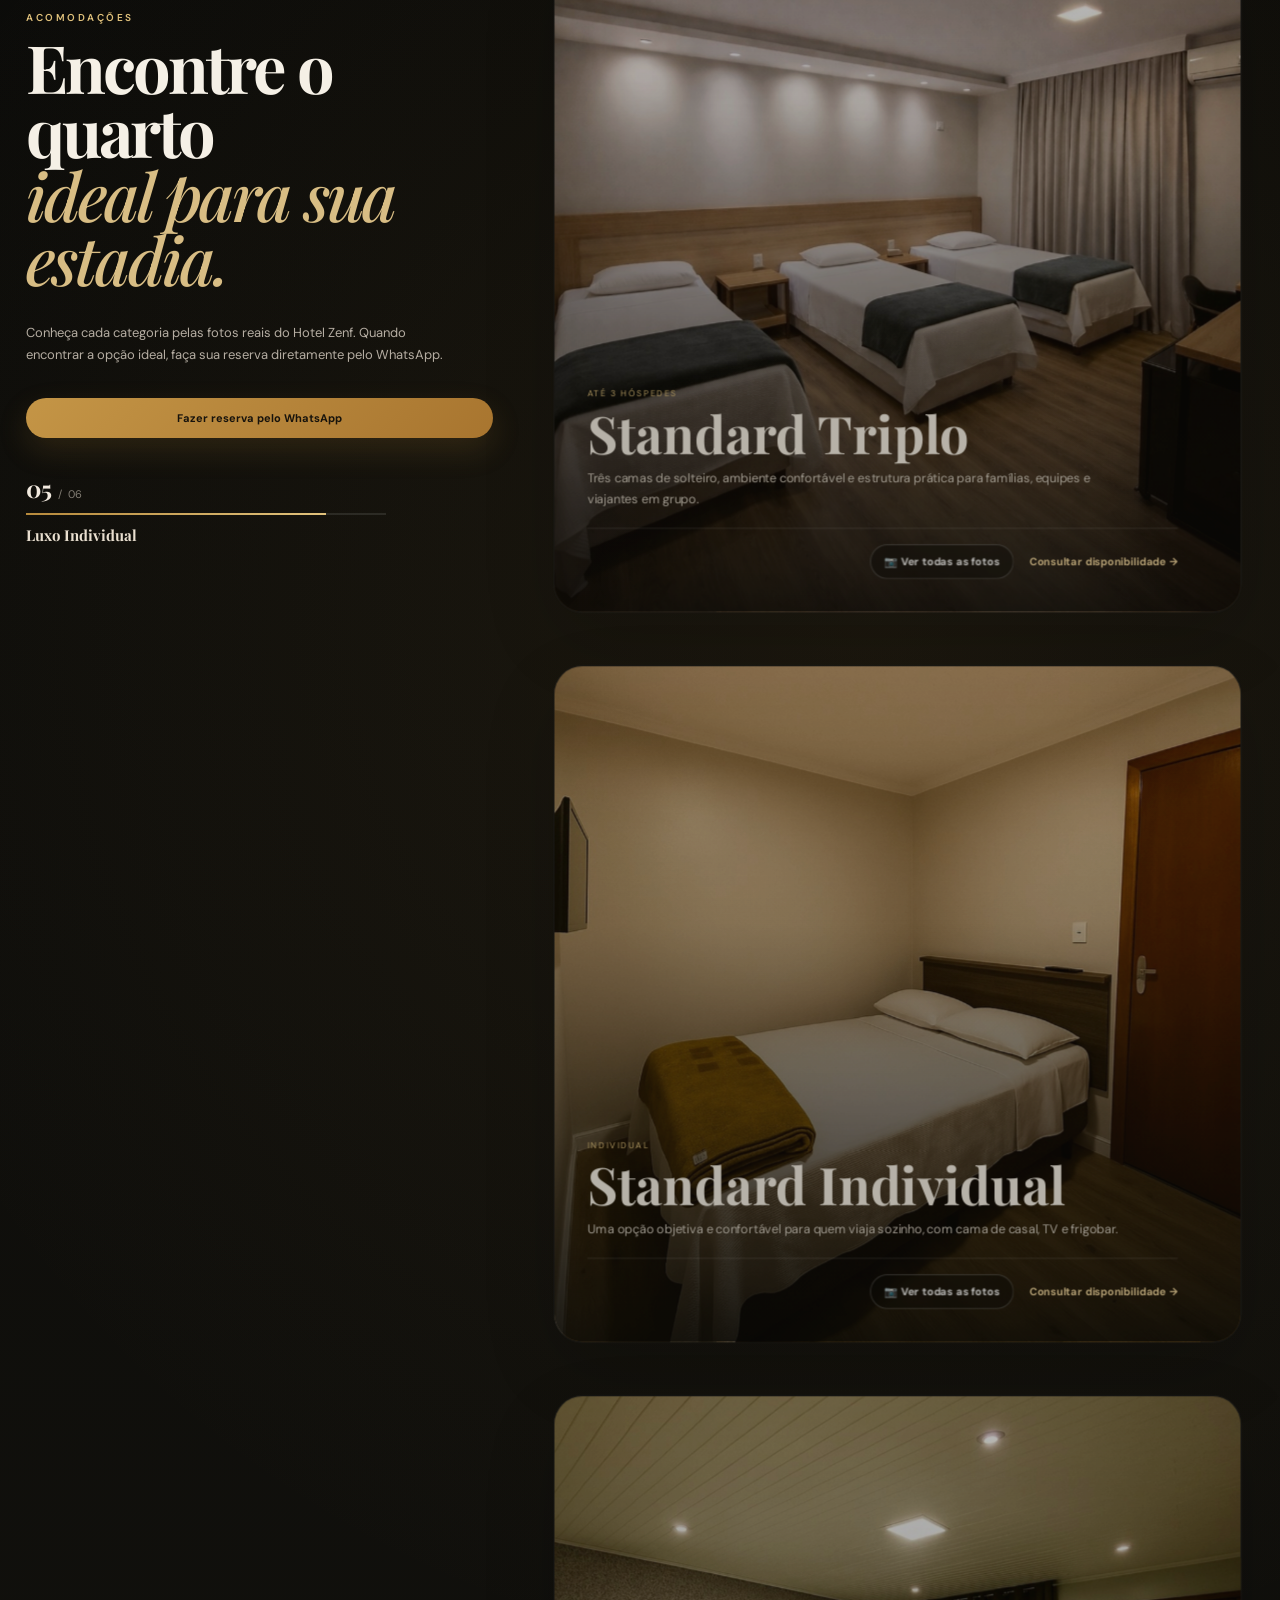
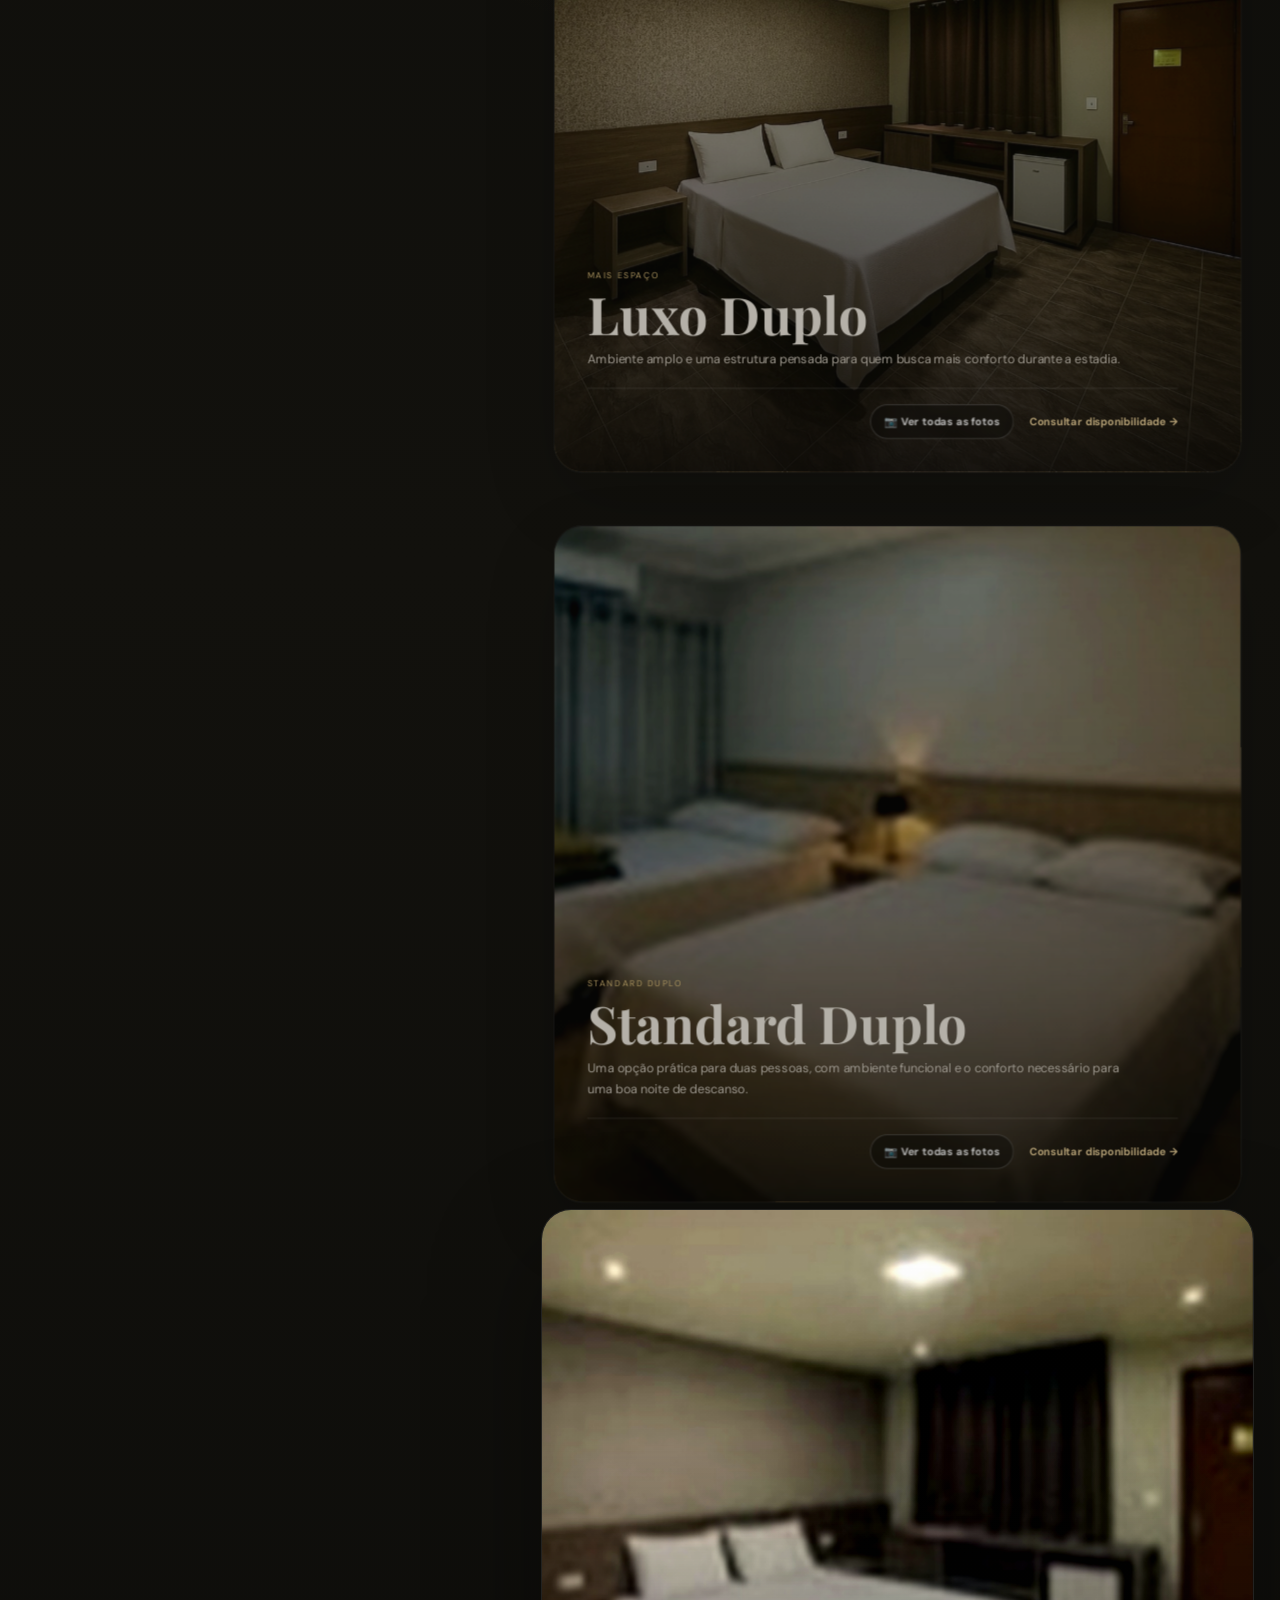
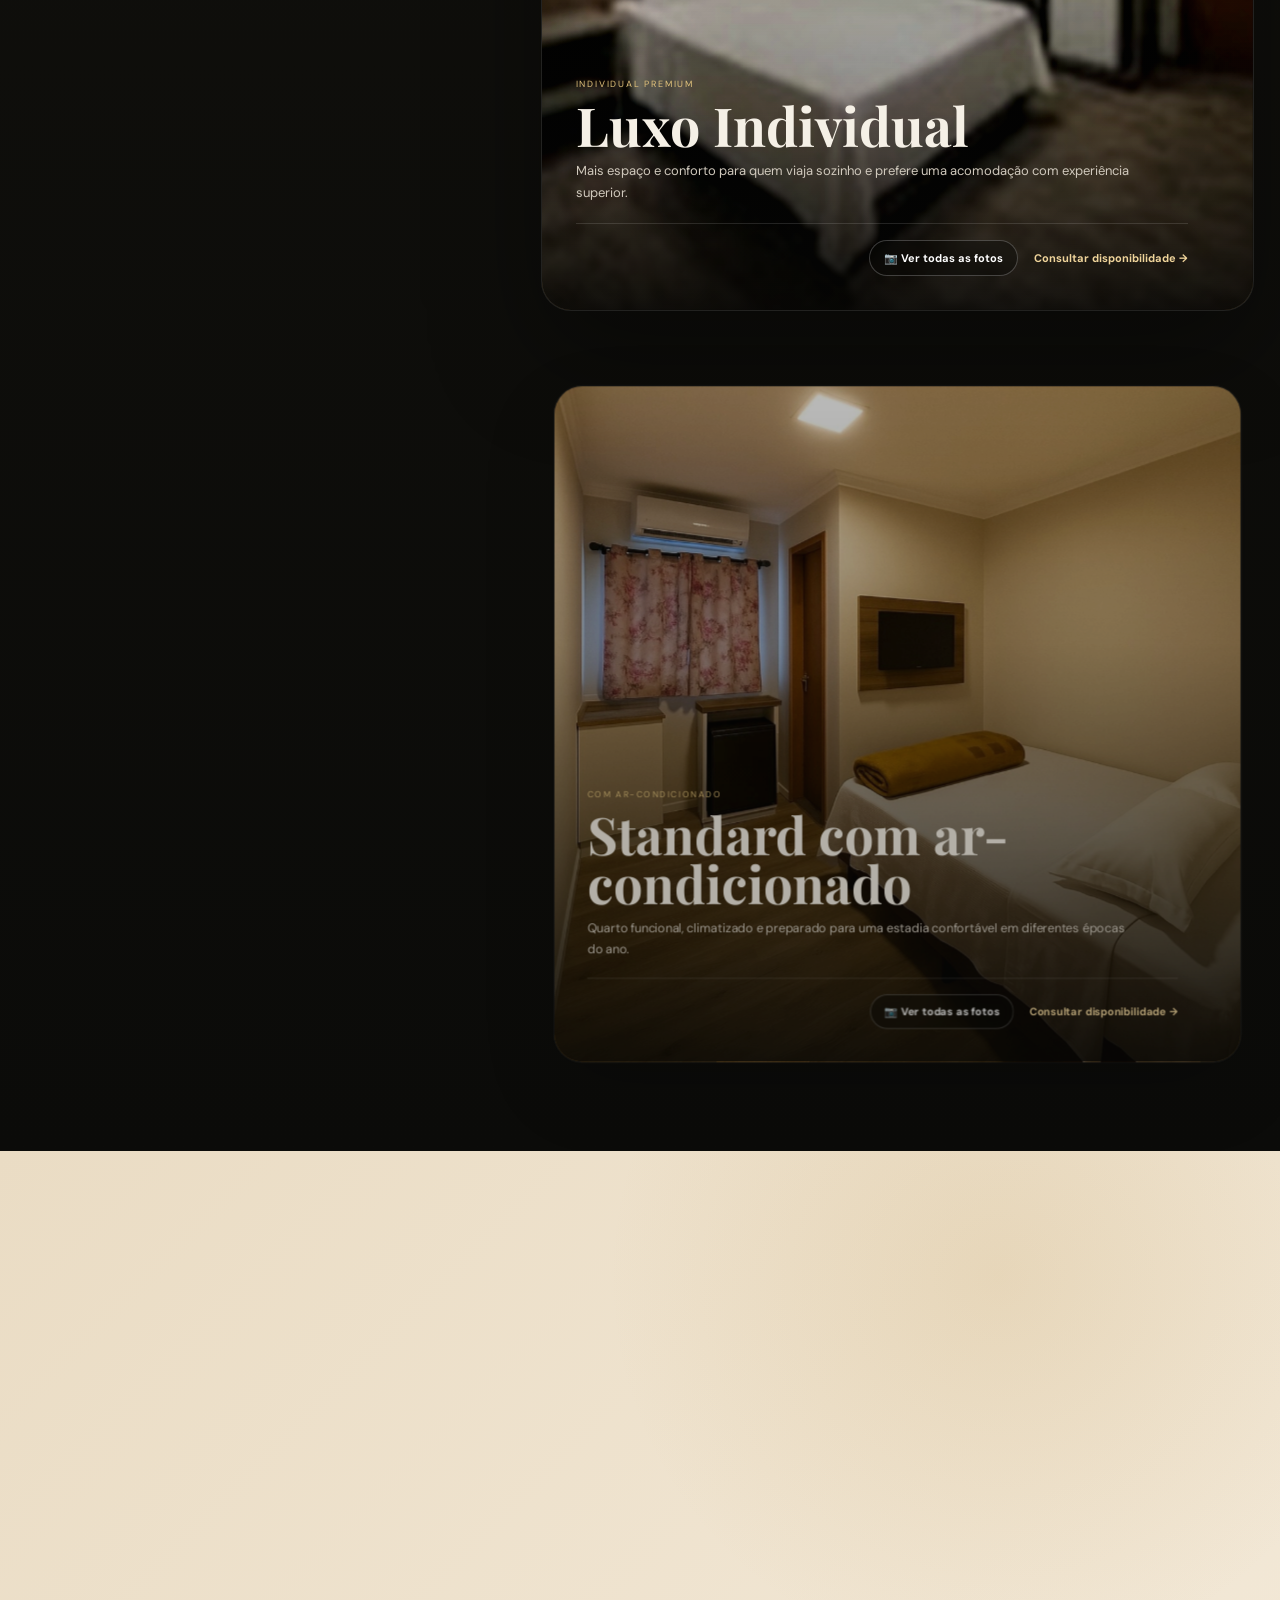
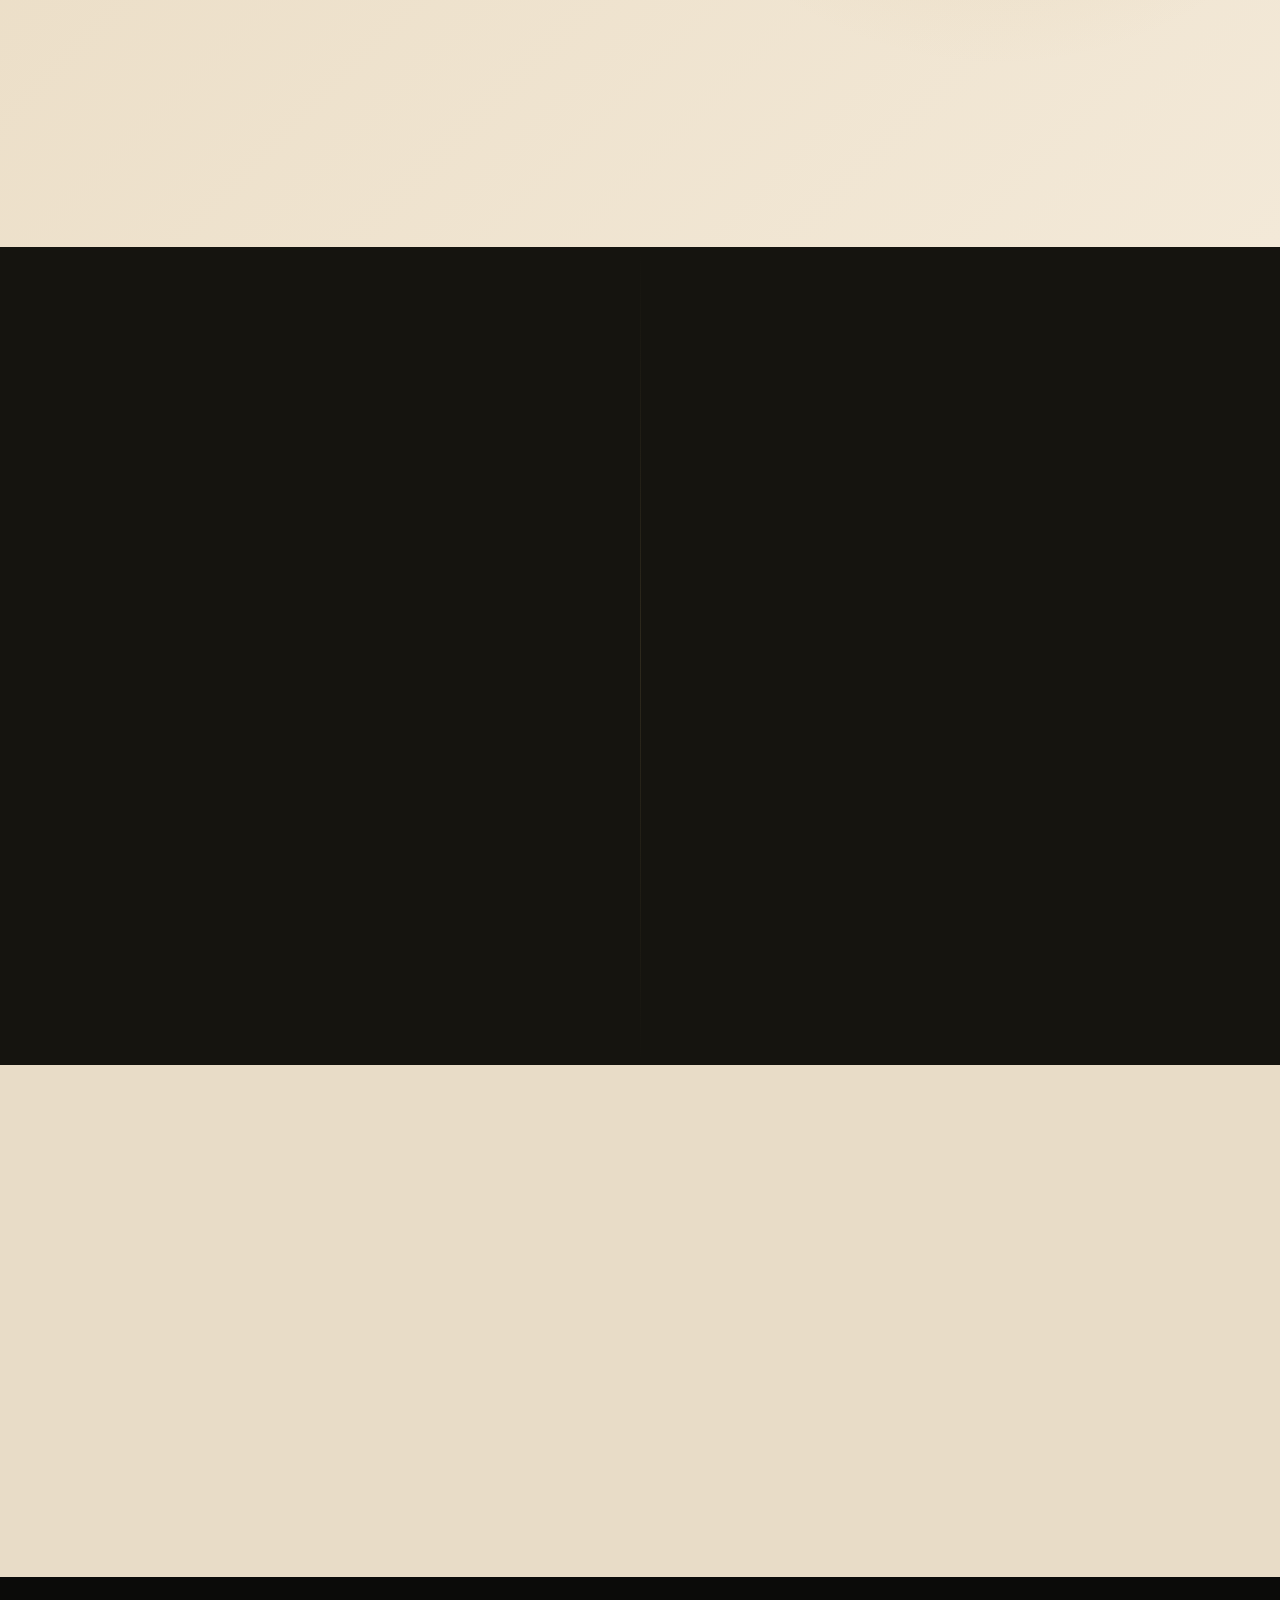
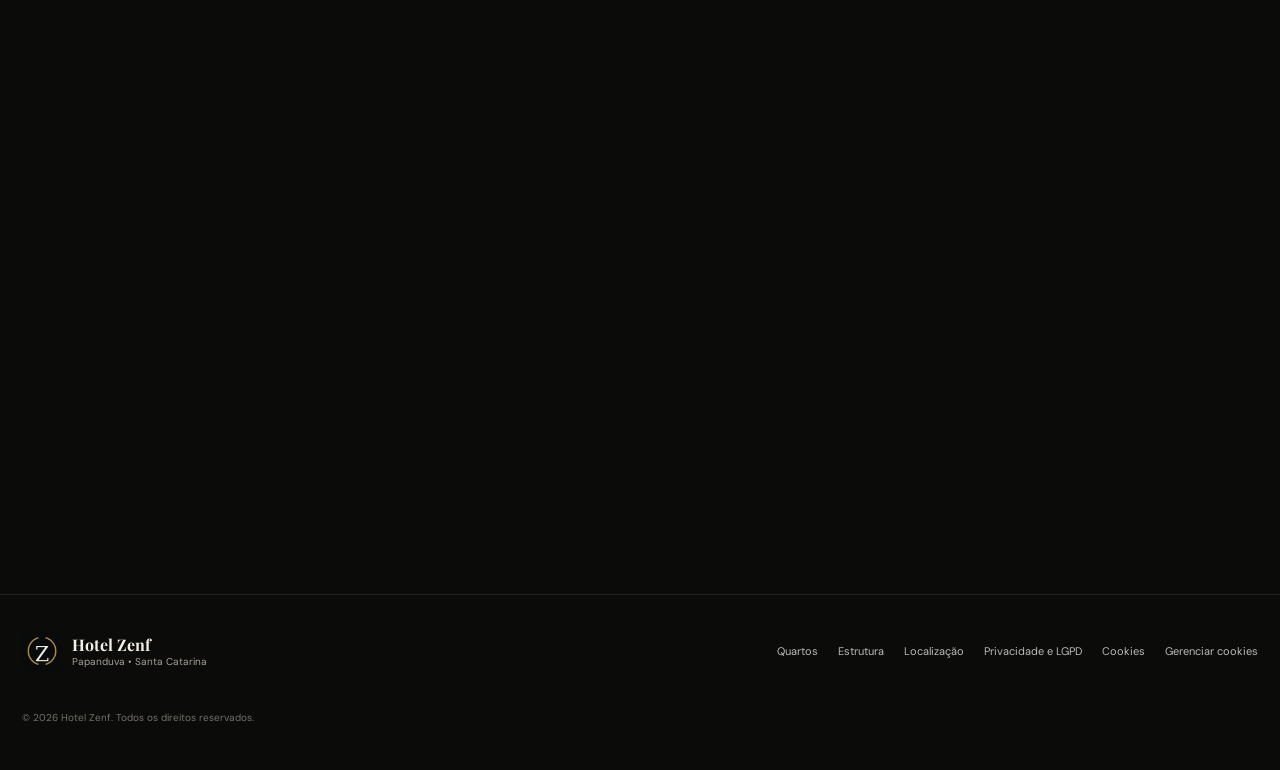
==== commit 619e570b: "Add files via upload" ====
--- a/index.html
+++ b/index.html
@@ -109,93 +109,99 @@
         </aside>
 
         <div class="rooms-v12-list" id="roomStage">
-          <article class="story-panel v12-room is-current" data-index="0" data-room-name="Standard Triplo">
+          <article class="story-panel v12-room is-current" data-index="0" data-room-name="Standard Triplo" data-gallery="standard-triplo">
             <div class="story-media">
-              <img src="assets/standard-triplo-1.jpg" alt="Standard Triplo do Hotel Zenf" class="active">
-              <img src="assets/standard-triplo-2.jpg" alt="Standard Triplo do Hotel Zenf">
+              <img src="assets/standard-triplo-1-hd.jpg" alt="Standard Triplo do Hotel Zenf" class="active">
+              <img src="assets/standard-triplo-2-hd.jpg" alt="Standard Triplo do Hotel Zenf">
             </div>
             <div class="story-copy">
               <span>ATÉ 3 HÓSPEDES</span>
               <h3>Standard Triplo</h3>
               <p>Três camas de solteiro, ambiente confortável e estrutura prática para famílias, equipes e viajantes em grupo.</p>
               <div class="story-actions">
-                <a href="https://wa.me/554736532288?text=Olá%2C%20gostaria%20de%20consultar%20o%20Standard%20Triplo%20do%20Hotel%20Zenf." target="_blank" rel="noopener">Consultar disponibilidade →</a>
-              </div>
-            </div>
-          </article>
-
-          <article class="story-panel v12-room" data-index="1" data-room-name="Standard Individual">
+                <button class="open-gallery" type="button">📷 Ver todas as fotos</button>
+                  <a href="https://wa.me/554736532288?text=Olá%2C%20gostaria%20de%20consultar%20o%20Standard%20Triplo%20do%20Hotel%20Zenf." target="_blank" rel="noopener">Consultar disponibilidade →</a>
+              </div>
+            </div>
+          </article>
+
+          <article class="story-panel v12-room" data-index="1" data-room-name="Standard Individual" data-gallery="standard-individual">
             <div class="story-media">
-              <img src="assets/standard-individual-1.jpg" alt="Standard Individual do Hotel Zenf" class="active">
-              <img src="assets/standard-individual-2.jpg" alt="Standard Individual do Hotel Zenf">
-              <img src="assets/standard-individual-3.jpg" alt="Banheiro do Standard Individual do Hotel Zenf">
+              <img src="assets/standard-individual-1-hd.jpg" alt="Standard Individual do Hotel Zenf" class="active">
+              <img src="assets/standard-individual-2-hd.jpg" alt="Standard Individual do Hotel Zenf">
+              <img src="assets/standard-individual-3-hd.jpg" alt="Banheiro do Standard Individual do Hotel Zenf">
             </div>
             <div class="story-copy">
               <span>INDIVIDUAL</span>
               <h3>Standard Individual</h3>
               <p>Uma opção objetiva e confortável para quem viaja sozinho, com cama de casal, TV e frigobar.</p>
               <div class="story-actions">
-                <a href="https://wa.me/554736532288?text=Olá%2C%20gostaria%20de%20consultar%20o%20Standard%20Individual%20do%20Hotel%20Zenf." target="_blank" rel="noopener">Consultar disponibilidade →</a>
-              </div>
-            </div>
-          </article>
-
-          <article class="story-panel v12-room" data-index="2" data-room-name="Luxo Duplo">
+                <button class="open-gallery" type="button">📷 Ver todas as fotos</button>
+                  <a href="https://wa.me/554736532288?text=Olá%2C%20gostaria%20de%20consultar%20o%20Standard%20Individual%20do%20Hotel%20Zenf." target="_blank" rel="noopener">Consultar disponibilidade →</a>
+              </div>
+            </div>
+          </article>
+
+          <article class="story-panel v12-room" data-index="2" data-room-name="Luxo Duplo" data-gallery="luxo-duplo">
             <div class="story-media">
-              <img src="assets/luxo-duplo-1.jpg" alt="Luxo Duplo do Hotel Zenf" class="active">
-              <img src="assets/luxo-duplo-2.jpg" alt="Banheiro do Luxo Duplo do Hotel Zenf">
-              <img src="assets/luxo-duplo-3.jpg" alt="Luxo Duplo do Hotel Zenf">
+              <img src="assets/luxo-duplo-1-hd.jpg" alt="Luxo Duplo do Hotel Zenf" class="active">
+              <img src="assets/luxo-duplo-2-hd.jpg" alt="Banheiro do Luxo Duplo do Hotel Zenf">
+              <img src="assets/luxo-duplo-3-hd.jpg" alt="Luxo Duplo do Hotel Zenf">
             </div>
             <div class="story-copy">
               <span>MAIS ESPAÇO</span>
               <h3>Luxo Duplo</h3>
               <p>Ambiente amplo e uma estrutura pensada para quem busca mais conforto durante a estadia.</p>
               <div class="story-actions">
-                <a href="https://wa.me/554736532288?text=Olá%2C%20gostaria%20de%20consultar%20o%20Luxo%20Duplo%20do%20Hotel%20Zenf." target="_blank" rel="noopener">Consultar disponibilidade →</a>
-              </div>
-            </div>
-          </article>
-
-          <article class="story-panel v12-room" data-index="3" data-room-name="Standard Duplo">
+                <button class="open-gallery" type="button">📷 Ver todas as fotos</button>
+                  <a href="https://wa.me/554736532288?text=Olá%2C%20gostaria%20de%20consultar%20o%20Luxo%20Duplo%20do%20Hotel%20Zenf." target="_blank" rel="noopener">Consultar disponibilidade →</a>
+              </div>
+            </div>
+          </article>
+
+          <article class="story-panel v12-room" data-index="3" data-room-name="Standard Duplo" data-gallery="standard-duplo">
             <div class="story-media single">
-              <img src="assets/standard-duplo.jpg" alt="Standard Duplo do Hotel Zenf" class="active">
+              <img src="assets/standard-duplo-hd.jpg" alt="Standard Duplo do Hotel Zenf" class="active">
             </div>
             <div class="story-copy">
               <span>STANDARD DUPLO</span>
               <h3>Standard Duplo</h3>
               <p>Uma opção prática para duas pessoas, com ambiente funcional e o conforto necessário para uma boa noite de descanso.</p>
               <div class="story-actions">
-                <a href="https://wa.me/554736532288?text=Olá%2C%20gostaria%20de%20consultar%20o%20Standard%20Duplo%20do%20Hotel%20Zenf." target="_blank" rel="noopener">Consultar disponibilidade →</a>
-              </div>
-            </div>
-          </article>
-
-          <article class="story-panel v12-room" data-index="4" data-room-name="Luxo Individual">
+                <button class="open-gallery" type="button">📷 Ver todas as fotos</button>
+                  <a href="https://wa.me/554736532288?text=Olá%2C%20gostaria%20de%20consultar%20o%20Standard%20Duplo%20do%20Hotel%20Zenf." target="_blank" rel="noopener">Consultar disponibilidade →</a>
+              </div>
+            </div>
+          </article>
+
+          <article class="story-panel v12-room" data-index="4" data-room-name="Luxo Individual" data-gallery="luxo-individual">
             <div class="story-media single">
-              <img src="assets/luxo-individual.jpg" alt="Luxo Individual do Hotel Zenf" class="active">
+              <img src="assets/luxo-individual-hd.jpg" alt="Luxo Individual do Hotel Zenf" class="active">
             </div>
             <div class="story-copy">
               <span>INDIVIDUAL PREMIUM</span>
               <h3>Luxo Individual</h3>
               <p>Mais espaço e conforto para quem viaja sozinho e prefere uma acomodação com experiência superior.</p>
               <div class="story-actions">
-                <a href="https://wa.me/554736532288?text=Olá%2C%20gostaria%20de%20consultar%20o%20Luxo%20Individual%20do%20Hotel%20Zenf." target="_blank" rel="noopener">Consultar disponibilidade →</a>
-              </div>
-            </div>
-          </article>
-
-          <article class="story-panel v12-room" data-index="5" data-room-name="Standard com ar-condicionado">
+                <button class="open-gallery" type="button">📷 Ver todas as fotos</button>
+                  <a href="https://wa.me/554736532288?text=Olá%2C%20gostaria%20de%20consultar%20o%20Luxo%20Individual%20do%20Hotel%20Zenf." target="_blank" rel="noopener">Consultar disponibilidade →</a>
+              </div>
+            </div>
+          </article>
+
+          <article class="story-panel v12-room" data-index="5" data-room-name="Standard com ar-condicionado" data-gallery="standard-ar">
             <div class="story-media">
-              <img src="assets/standard-ar-1.jpg" alt="Standard com ar-condicionado do Hotel Zenf" class="active">
-              <img src="assets/standard-ar-2.jpg" alt="Standard com ar-condicionado do Hotel Zenf">
-              <img src="assets/standard-ar-3.jpg" alt="Banheiro do Standard com ar-condicionado do Hotel Zenf">
+              <img src="assets/standard-ar-1-hd.jpg" alt="Standard com ar-condicionado do Hotel Zenf" class="active">
+              <img src="assets/standard-ar-2-hd.jpg" alt="Standard com ar-condicionado do Hotel Zenf">
+              <img src="assets/standard-ar-3-hd.jpg" alt="Banheiro do Standard com ar-condicionado do Hotel Zenf">
             </div>
             <div class="story-copy">
               <span>COM AR-CONDICIONADO</span>
               <h3>Standard com ar-condicionado</h3>
               <p>Quarto funcional, climatizado e preparado para uma estadia confortável em diferentes épocas do ano.</p>
               <div class="story-actions">
-                <a href="https://wa.me/554736532288?text=Olá%2C%20gostaria%20de%20consultar%20o%20Standard%20com%20ar-condicionado%20do%20Hotel%20Zenf." target="_blank" rel="noopener">Consultar disponibilidade →</a>
+                <button class="open-gallery" type="button">📷 Ver todas as fotos</button>
+                  <a href="https://wa.me/554736532288?text=Olá%2C%20gostaria%20de%20consultar%20o%20Standard%20com%20ar-condicionado%20do%20Hotel%20Zenf." target="_blank" rel="noopener">Consultar disponibilidade →</a>
               </div>
             </div>
           </article>
@@ -287,6 +293,30 @@
   </a>
 
 
+
+  <div class="photo-lightbox" id="photoLightbox" aria-hidden="true">
+    <div class="photo-lightbox-backdrop" data-close-gallery></div>
+    <div class="photo-lightbox-shell" role="dialog" aria-modal="true" aria-labelledby="galleryRoomTitle">
+      <button class="photo-lightbox-close" type="button" data-close-gallery aria-label="Fechar galeria">×</button>
+
+      <div class="photo-lightbox-head">
+        <div>
+          <span>GALERIA</span>
+          <h2 id="galleryRoomTitle">Quarto</h2>
+        </div>
+        <strong id="galleryCounter">1 / 1</strong>
+      </div>
+
+      <div class="photo-lightbox-stage" id="galleryStage">
+        <button class="gallery-arrow prev" id="galleryPrev" type="button" aria-label="Foto anterior">‹</button>
+        <img id="galleryMainImage" src="" alt="">
+        <button class="gallery-arrow next" id="galleryNext" type="button" aria-label="Próxima foto">›</button>
+      </div>
+
+      <div class="gallery-thumbs" id="galleryThumbs"></div>
+    </div>
+  </div>
+
   <section class="cookie-banner" id="cookieBanner" aria-live="polite" aria-label="Preferências de privacidade">
     <div class="cookie-copy">
       <strong>Privacidade e cookies</strong>
--- a/styles.css
+++ b/styles.css
@@ -791,3 +791,211 @@
   .rooms-v12-list .story-copy h3{font-size:35px !important}
   .rooms-v12-list .story-copy p{font-size:12px !important}
 }
+
+/* =========================================================
+   V13 — Fotos HD + galeria por quarto
+   ========================================================= */
+
+/* As fotos do quarto ativo ficam limpas, nítidas e sem filtro de "cinema escuro". */
+.rooms-v12-list .v12-room{
+  filter:none !important;
+  opacity:.72 !important;
+  background:#0c0c0a !important;
+}
+.rooms-v12-list .v12-room.is-current{
+  opacity:1 !important;
+  filter:none !important;
+}
+.rooms-v12-list .story-media img{
+  image-rendering:auto !important;
+  backface-visibility:hidden;
+  -webkit-backface-visibility:hidden;
+  will-change:transform,opacity;
+  filter:none !important;
+}
+.rooms-v12-list .v12-room:after{
+  background:
+    linear-gradient(0deg,rgba(5,5,4,.91) 0%,rgba(5,5,4,.38) 32%,rgba(5,5,4,.04) 67%,transparent 100%) !important;
+}
+.rooms-v12-list .v12-room:not(.is-current):after{
+  background:
+    linear-gradient(0deg,rgba(5,5,4,.88),rgba(5,5,4,.14) 62%,transparent 100%) !important;
+}
+.story-actions{
+  align-items:center !important;
+  gap:16px !important;
+  flex-wrap:wrap !important;
+}
+.open-gallery{
+  border:1px solid rgba(255,255,255,.22);
+  background:rgba(8,8,7,.42);
+  backdrop-filter:blur(8px);
+  color:#fff;
+  border-radius:999px;
+  padding:10px 14px;
+  font-size:11px;
+  font-weight:700;
+  cursor:pointer;
+  transition:.22s ease;
+}
+.open-gallery:hover{
+  background:rgba(255,255,255,.11);
+  border-color:rgba(225,194,124,.42);
+  transform:translateY(-1px);
+}
+
+/* Galeria fullscreen */
+.photo-lightbox{
+  position:fixed;
+  inset:0;
+  z-index:140;
+  display:none;
+  align-items:center;
+  justify-content:center;
+  padding:18px;
+}
+.photo-lightbox.show{display:flex}
+.photo-lightbox-backdrop{
+  position:absolute;
+  inset:0;
+  background:rgba(3,3,2,.92);
+  backdrop-filter:blur(12px);
+}
+.photo-lightbox-shell{
+  position:relative;
+  z-index:2;
+  width:min(1180px,96vw);
+  height:min(92svh,900px);
+  background:#0c0c0a;
+  border:1px solid rgba(255,255,255,.12);
+  border-radius:24px;
+  box-shadow:0 45px 120px rgba(0,0,0,.58);
+  overflow:hidden;
+  display:grid;
+  grid-template-rows:auto 1fr auto;
+}
+.photo-lightbox-head{
+  display:flex;
+  align-items:flex-end;
+  justify-content:space-between;
+  gap:20px;
+  padding:18px 24px 14px;
+  border-bottom:1px solid rgba(255,255,255,.08);
+}
+.photo-lightbox-head span{
+  color:var(--gold2);
+  font-size:9px;
+  letter-spacing:.2em;
+}
+.photo-lightbox-head h2{
+  font-family:"Playfair Display",Georgia,serif;
+  font-size:28px;
+  margin:4px 0 0;
+}
+.photo-lightbox-head strong{
+  color:#b9b3a9;
+  font-size:12px;
+}
+.photo-lightbox-close{
+  position:absolute;
+  right:14px;
+  top:12px;
+  z-index:5;
+  width:38px;
+  height:38px;
+  border-radius:50%;
+  border:1px solid rgba(255,255,255,.15);
+  background:rgba(255,255,255,.07);
+  color:#fff;
+  font-size:24px;
+  cursor:pointer;
+}
+.photo-lightbox-stage{
+  position:relative;
+  min-height:0;
+  display:grid;
+  place-items:center;
+  overflow:hidden;
+  background:#050504;
+}
+.photo-lightbox-stage img{
+  width:100%;
+  height:100%;
+  object-fit:contain;
+  image-rendering:auto;
+  user-select:none;
+  -webkit-user-drag:none;
+}
+.gallery-arrow{
+  position:absolute;
+  top:50%;
+  transform:translateY(-50%);
+  z-index:3;
+  width:48px;
+  height:48px;
+  border-radius:50%;
+  border:1px solid rgba(255,255,255,.16);
+  background:rgba(9,9,8,.68);
+  backdrop-filter:blur(8px);
+  color:#fff;
+  font-size:34px;
+  line-height:1;
+  cursor:pointer;
+}
+.gallery-arrow.prev{left:18px}
+.gallery-arrow.next{right:18px}
+.gallery-thumbs{
+  display:flex;
+  gap:10px;
+  overflow-x:auto;
+  padding:12px 18px 16px;
+  background:#0c0c0a;
+}
+.gallery-thumb{
+  flex:0 0 92px;
+  width:92px;
+  height:66px;
+  border-radius:9px;
+  border:2px solid transparent;
+  padding:0;
+  overflow:hidden;
+  background:#151512;
+  cursor:pointer;
+  opacity:.58;
+}
+.gallery-thumb.active{
+  border-color:var(--gold2);
+  opacity:1;
+}
+.gallery-thumb img{
+  width:100%;
+  height:100%;
+  object-fit:cover;
+}
+
+@media(max-width:760px){
+  .photo-lightbox{padding:0}
+  .photo-lightbox-shell{
+    width:100vw;
+    height:100svh;
+    border-radius:0;
+    border:0;
+  }
+  .photo-lightbox-head{
+    padding:16px 54px 12px 16px;
+  }
+  .photo-lightbox-head h2{font-size:22px}
+  .gallery-arrow{
+    width:42px;height:42px;font-size:30px;
+  }
+  .gallery-arrow.prev{left:10px}
+  .gallery-arrow.next{right:10px}
+  .gallery-thumb{flex-basis:78px;width:78px;height:58px}
+  .story-actions{
+    justify-content:flex-start !important;
+  }
+  .open-gallery{
+    width:100%;
+    text-align:center;
+  }
+}
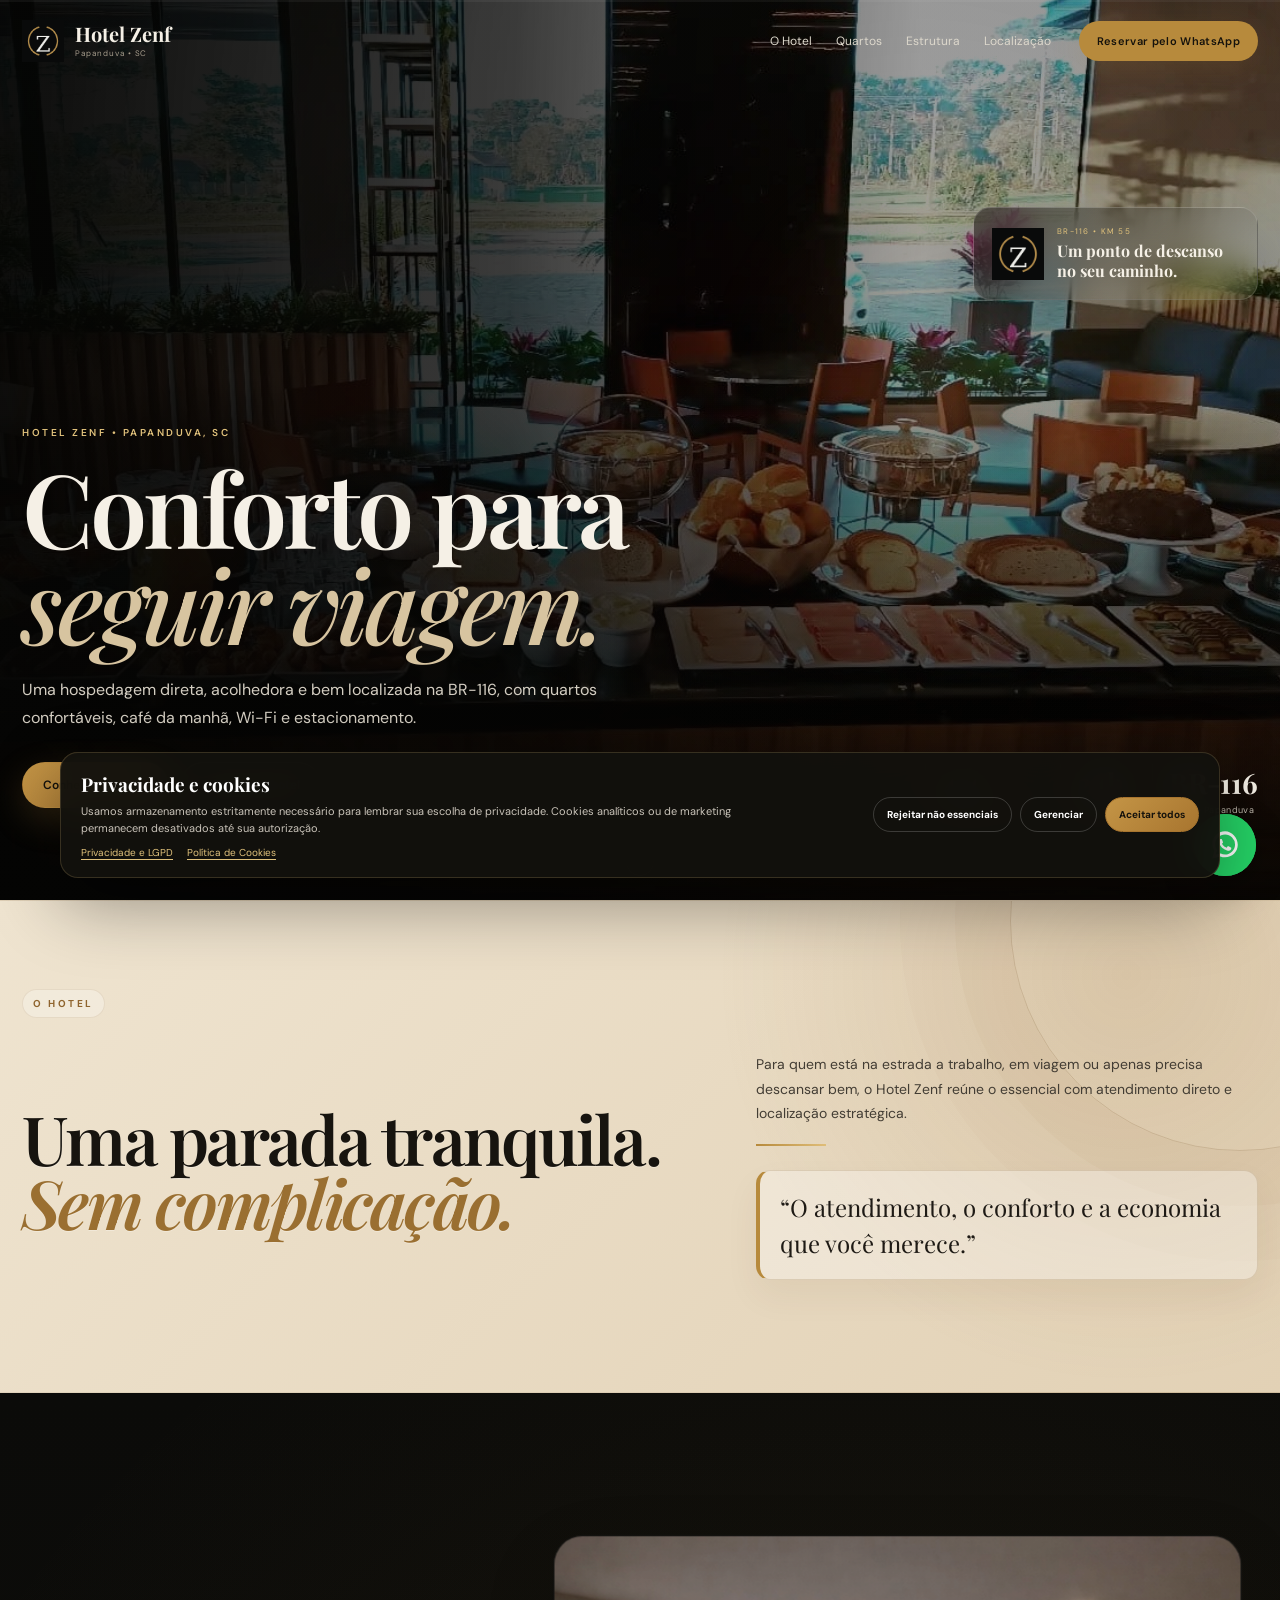
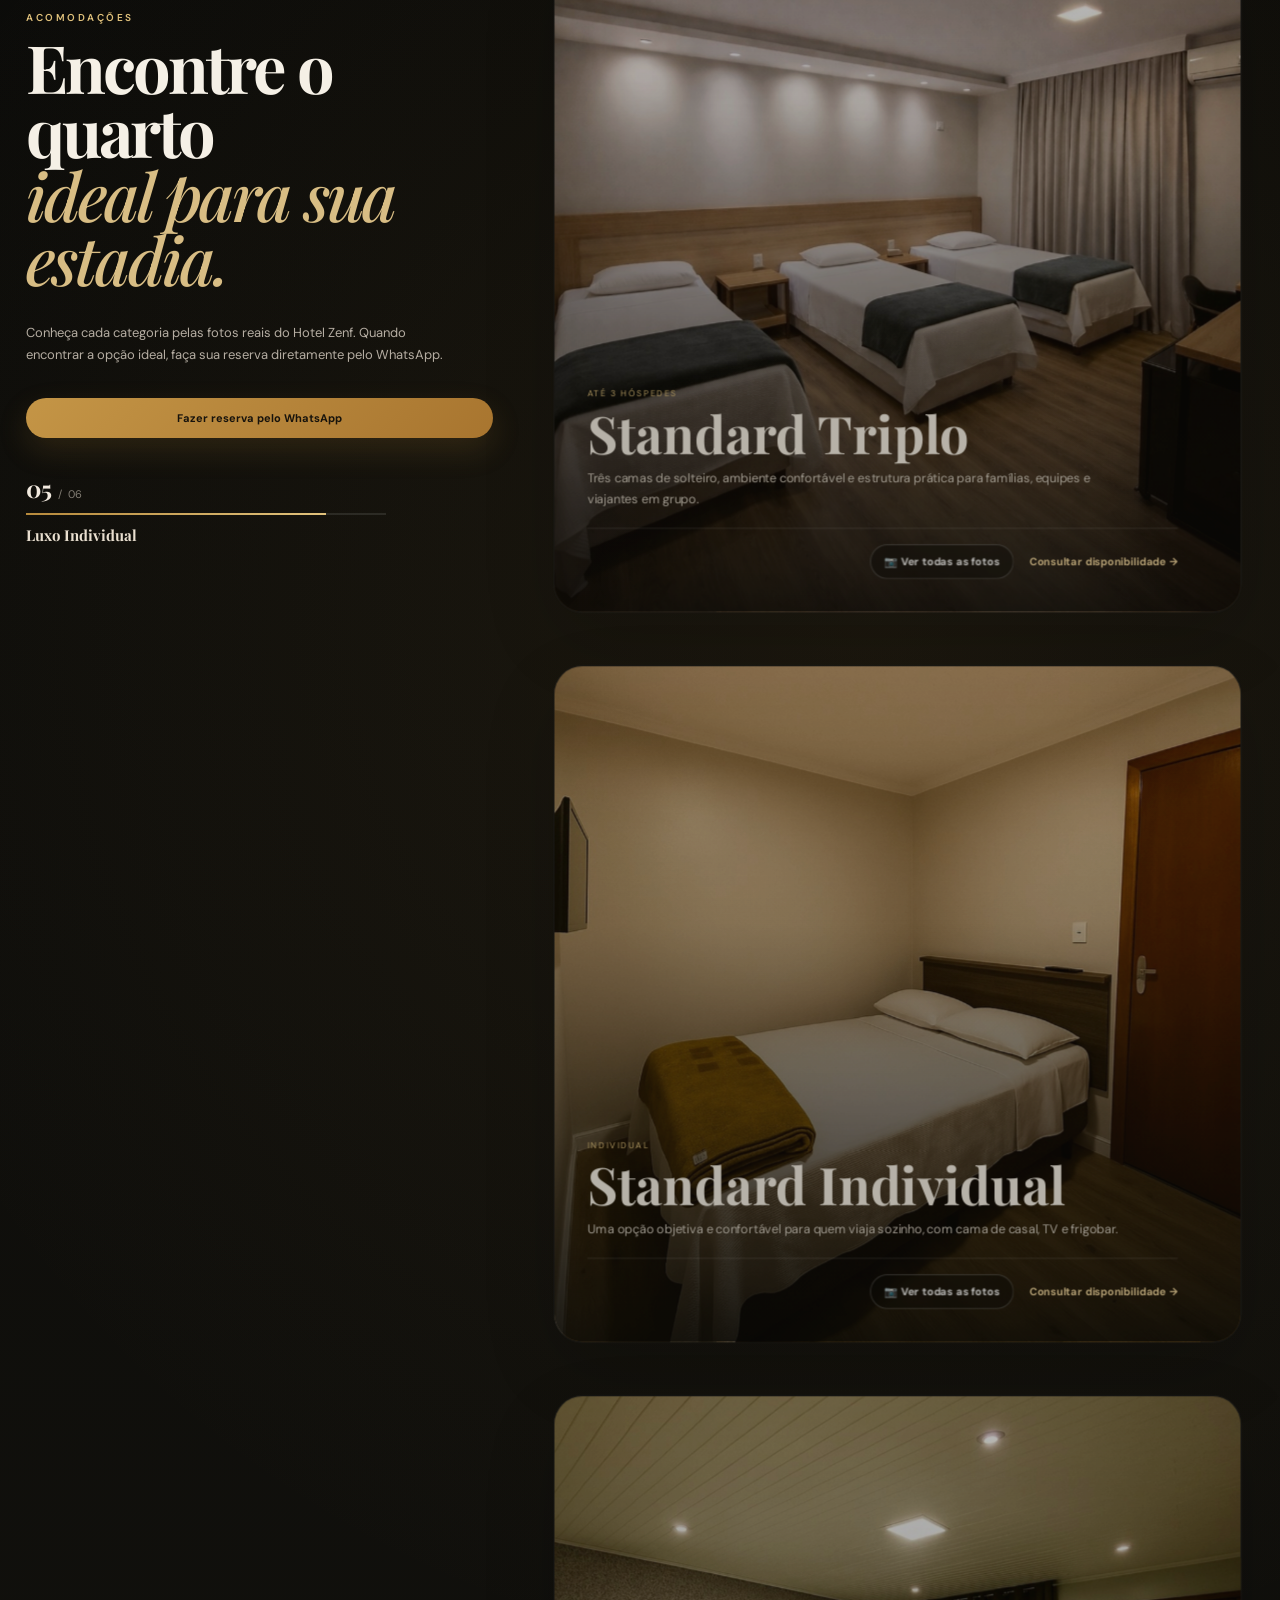
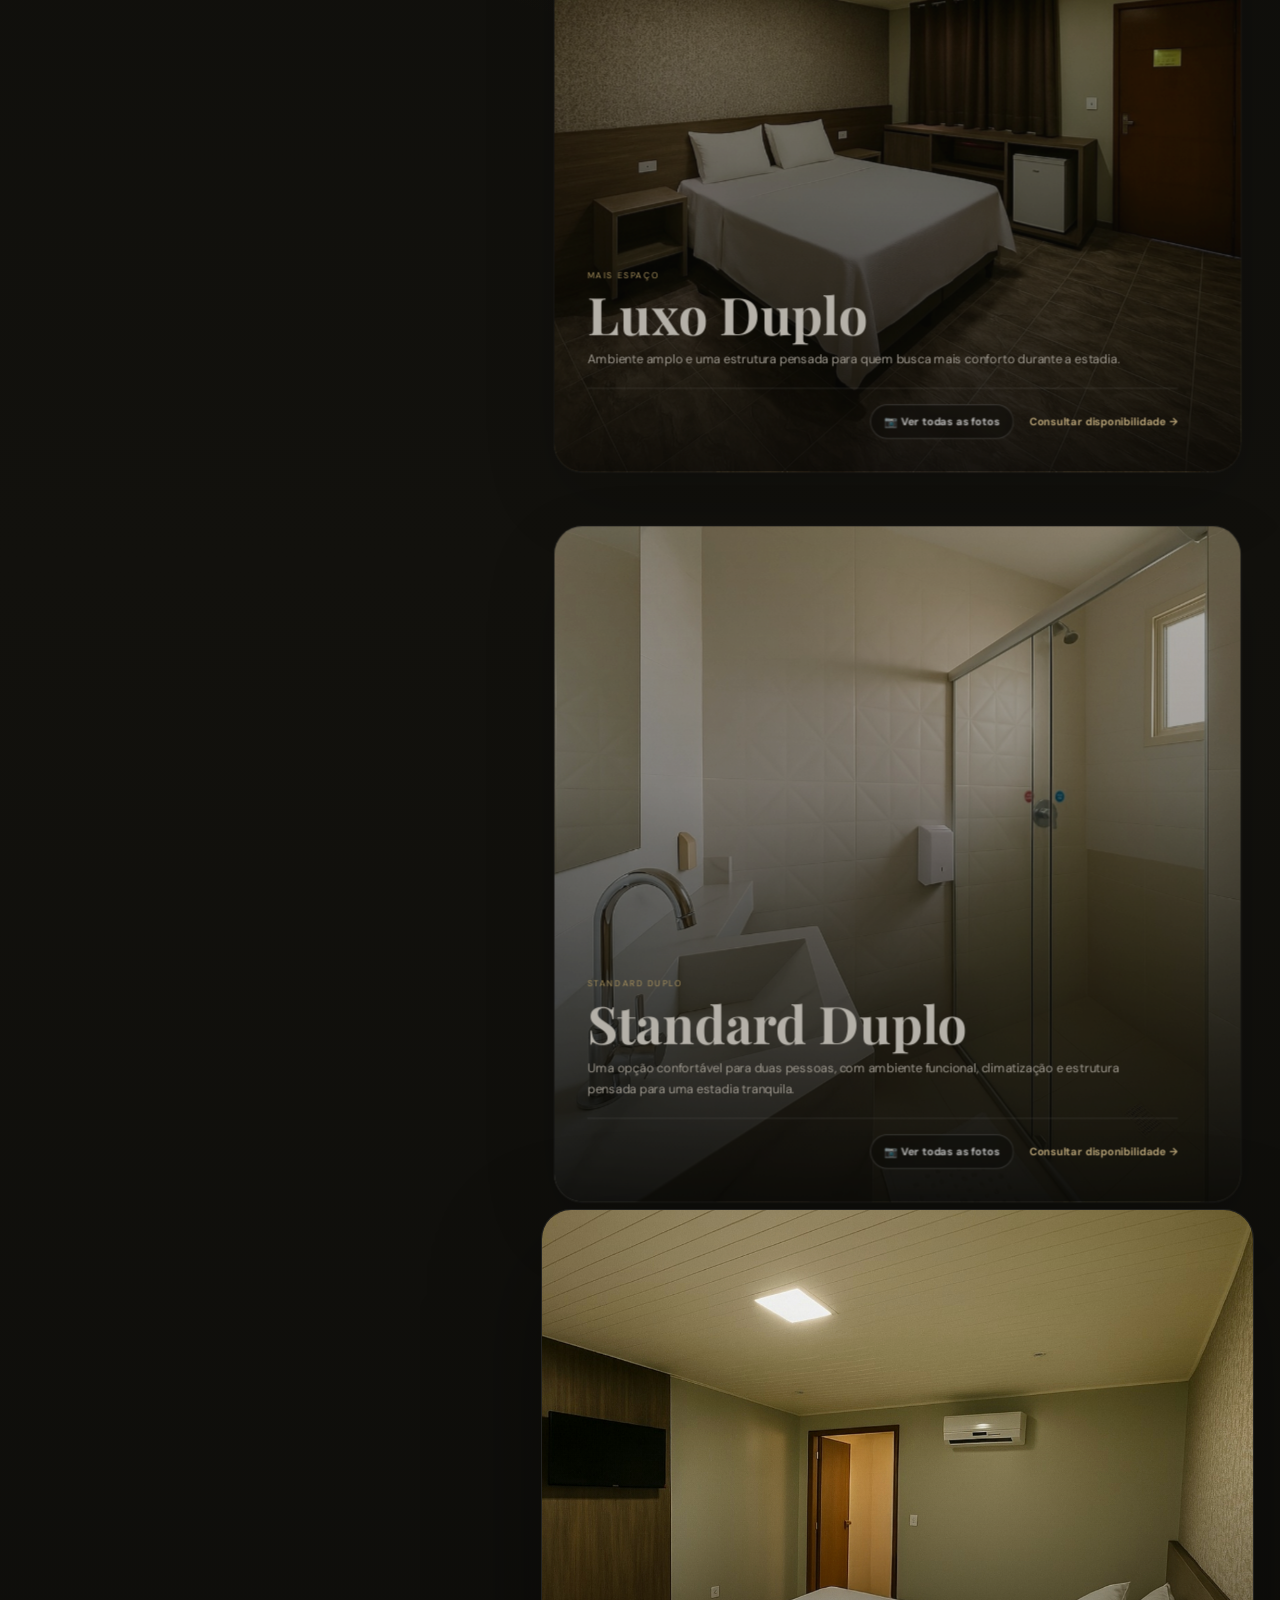
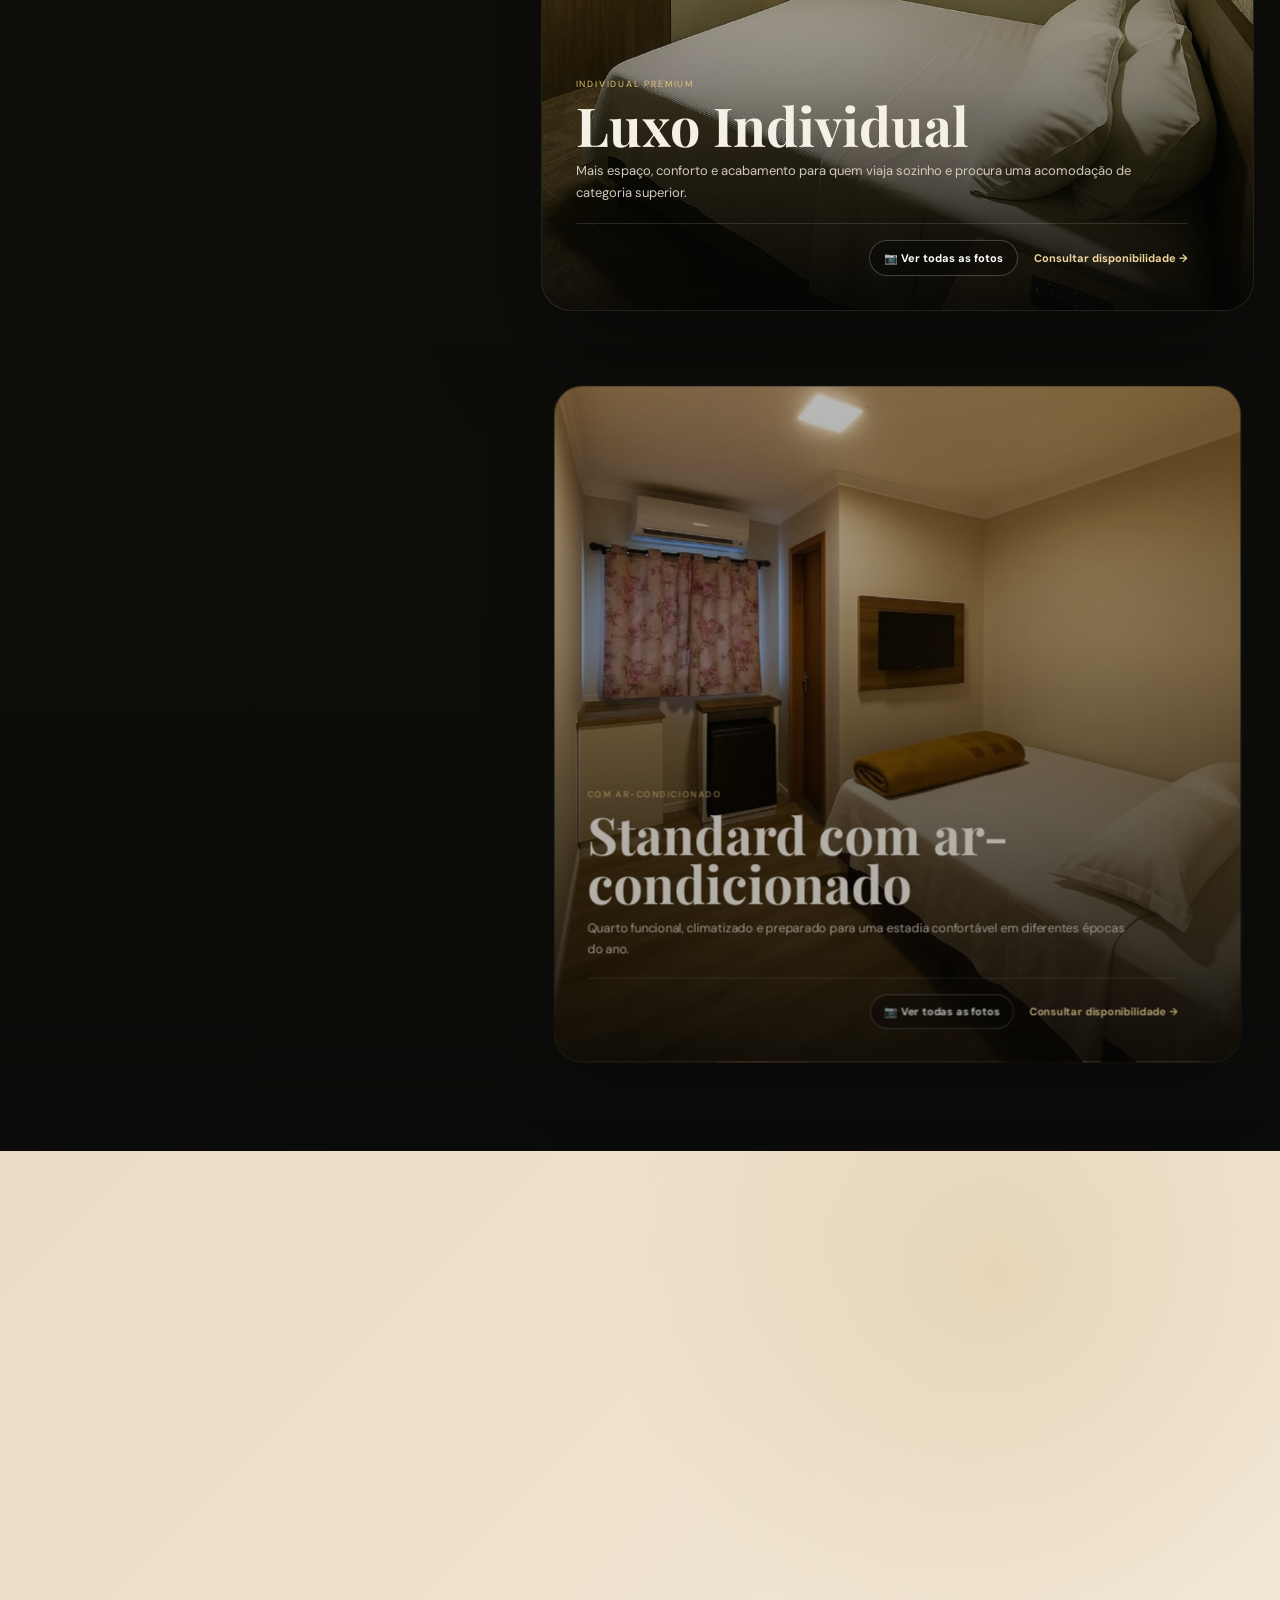
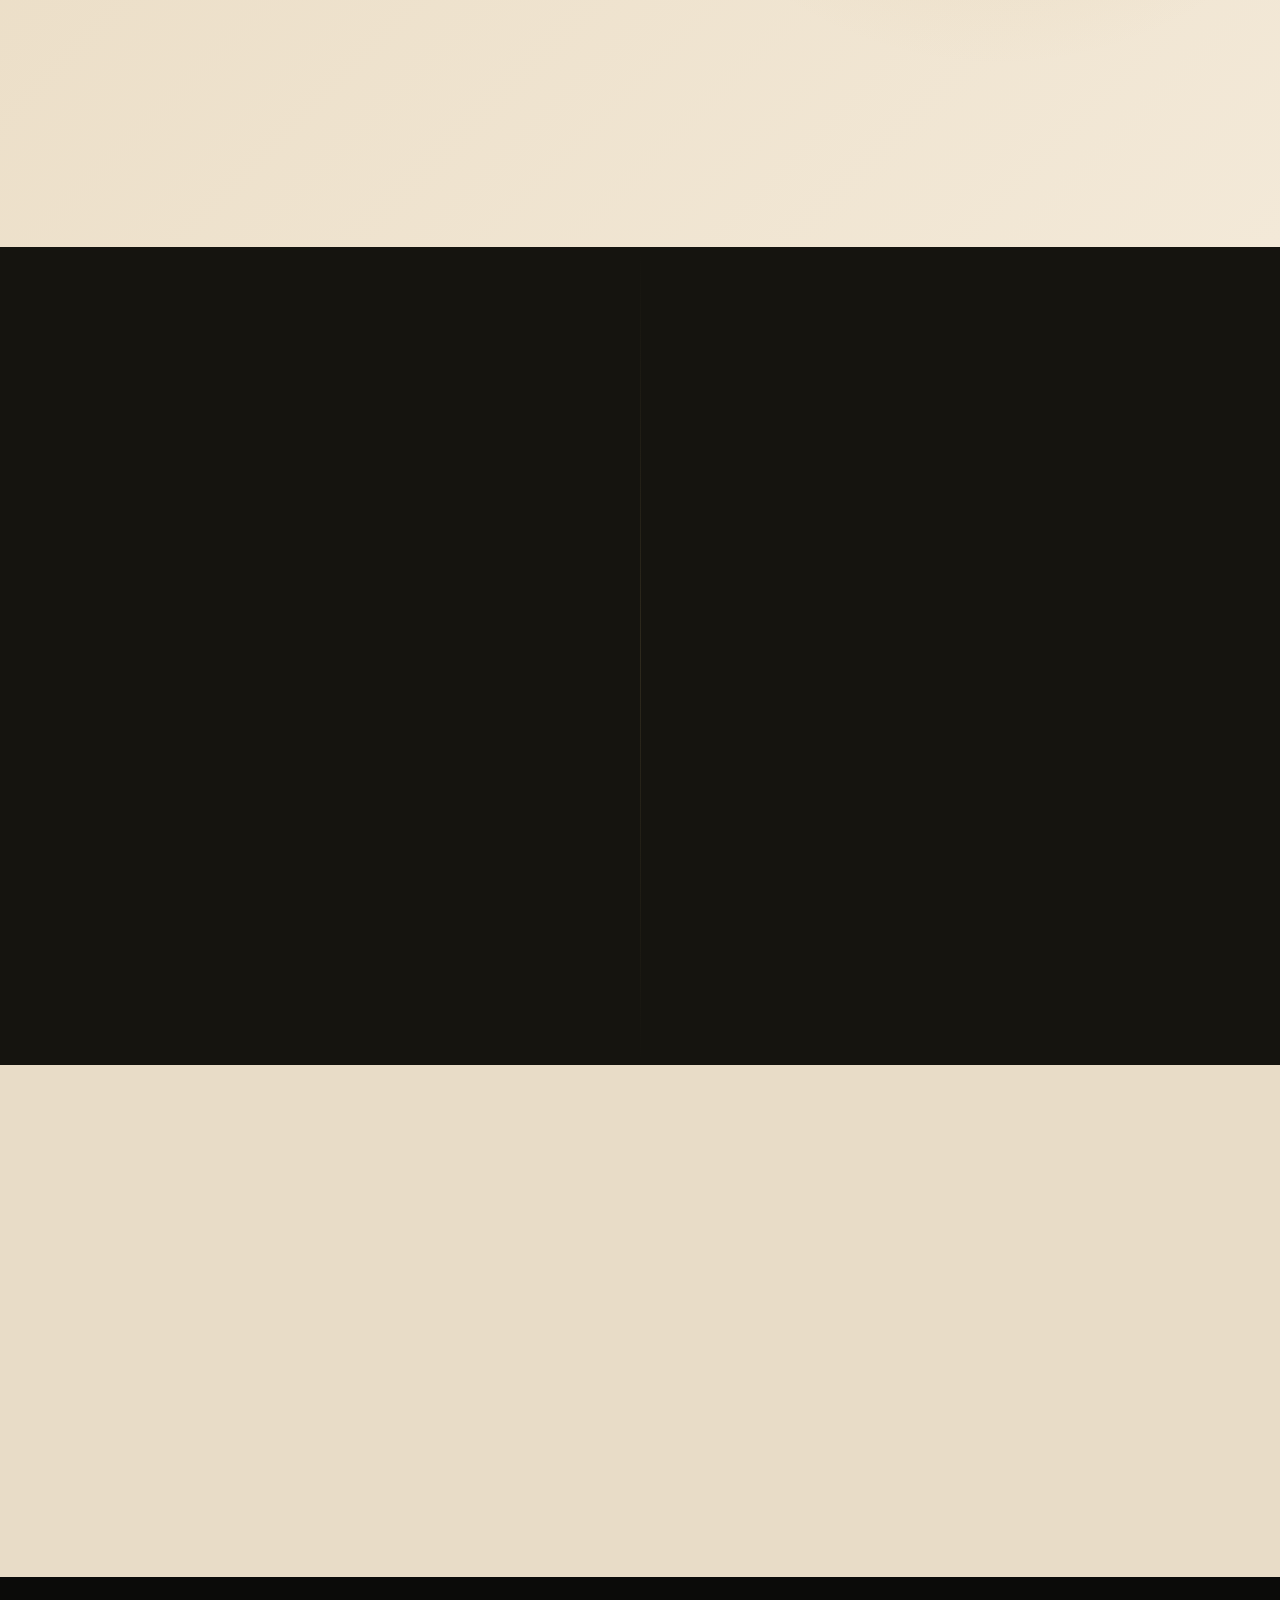
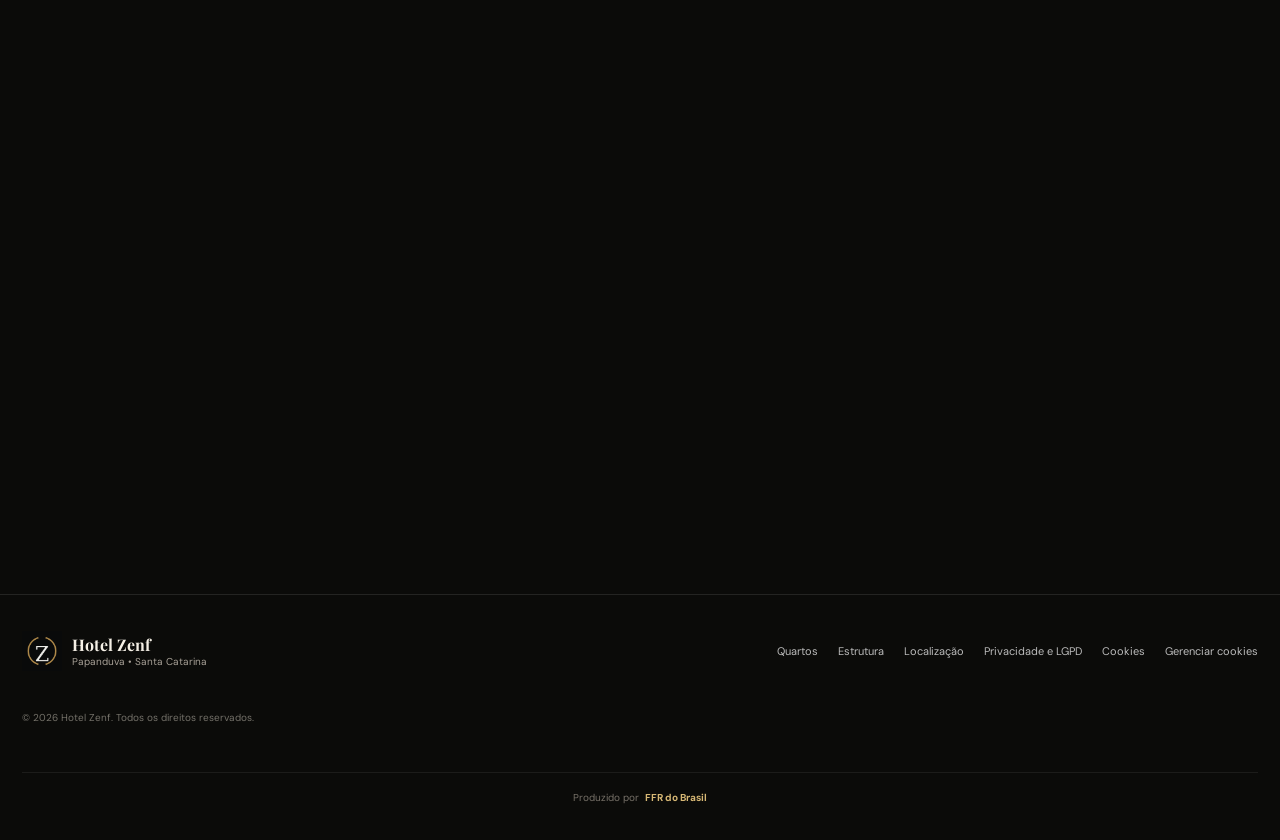
==== commit 46cc9657: "Add files via upload" ====
--- a/index.html
+++ b/index.html
@@ -160,31 +160,35 @@
           </article>
 
           <article class="story-panel v12-room" data-index="3" data-room-name="Standard Duplo" data-gallery="standard-duplo">
-            <div class="story-media single">
-              <img src="assets/standard-duplo-hd.jpg" alt="Standard Duplo do Hotel Zenf" class="active">
+            <div class="story-media">
+              <img src="assets/standard-duplo-1-hd.jpg" alt="Standard Duplo do Hotel Zenf" class="active">
+              <img src="assets/standard-duplo-2-hd.jpg" alt="Standard Duplo do Hotel Zenf">
+              <img src="assets/standard-duplo-3-hd.jpg" alt="Banheiro do Standard Duplo do Hotel Zenf">
             </div>
             <div class="story-copy">
               <span>STANDARD DUPLO</span>
               <h3>Standard Duplo</h3>
-              <p>Uma opção prática para duas pessoas, com ambiente funcional e o conforto necessário para uma boa noite de descanso.</p>
-              <div class="story-actions">
-                <button class="open-gallery" type="button">📷 Ver todas as fotos</button>
-                  <a href="https://wa.me/554736532288?text=Olá%2C%20gostaria%20de%20consultar%20o%20Standard%20Duplo%20do%20Hotel%20Zenf." target="_blank" rel="noopener">Consultar disponibilidade →</a>
+              <p>Uma opção confortável para duas pessoas, com ambiente funcional, climatização e estrutura pensada para uma estadia tranquila.</p>
+              <div class="story-actions">
+                <button class="open-gallery" type="button">📷 Ver todas as fotos</button>
+                <a href="https://wa.me/554736532288?text=Olá%2C%20gostaria%20de%20consultar%20o%20Standard%20Duplo%20do%20Hotel%20Zenf." target="_blank" rel="noopener">Consultar disponibilidade →</a>
               </div>
             </div>
           </article>
 
           <article class="story-panel v12-room" data-index="4" data-room-name="Luxo Individual" data-gallery="luxo-individual">
-            <div class="story-media single">
-              <img src="assets/luxo-individual-hd.jpg" alt="Luxo Individual do Hotel Zenf" class="active">
+            <div class="story-media">
+              <img src="assets/luxo-individual-1-hd.jpg" alt="Luxo Individual do Hotel Zenf" class="active">
+              <img src="assets/luxo-individual-2-hd.jpg" alt="Luxo Individual do Hotel Zenf">
+              <img src="assets/luxo-individual-3-hd.jpg" alt="Banheiro do Luxo Individual do Hotel Zenf">
             </div>
             <div class="story-copy">
               <span>INDIVIDUAL PREMIUM</span>
               <h3>Luxo Individual</h3>
-              <p>Mais espaço e conforto para quem viaja sozinho e prefere uma acomodação com experiência superior.</p>
-              <div class="story-actions">
-                <button class="open-gallery" type="button">📷 Ver todas as fotos</button>
-                  <a href="https://wa.me/554736532288?text=Olá%2C%20gostaria%20de%20consultar%20o%20Luxo%20Individual%20do%20Hotel%20Zenf." target="_blank" rel="noopener">Consultar disponibilidade →</a>
+              <p>Mais espaço, conforto e acabamento para quem viaja sozinho e procura uma acomodação de categoria superior.</p>
+              <div class="story-actions">
+                <button class="open-gallery" type="button">📷 Ver todas as fotos</button>
+                <a href="https://wa.me/554736532288?text=Olá%2C%20gostaria%20de%20consultar%20o%20Luxo%20Individual%20do%20Hotel%20Zenf." target="_blank" rel="noopener">Consultar disponibilidade →</a>
               </div>
             </div>
           </article>
@@ -283,6 +287,12 @@
       <button class="footer-cookie-btn" id="manageCookiesFooter" type="button">Gerenciar cookies</button>
     </div>
     <p>© <span id="year"></span> Hotel Zenf. Todos os direitos reservados.</p>
+  
+    <div class="ffr-site-credit">
+      <span>Produzido por</span>
+      <a href="https://wa.me/5545999317831?text=Olá%2C%20vim%20pelo%20site%20do%20Hotel%20Zenf." target="_blank" rel="noopener noreferrer">FFR do Brasil</a>
+    </div>
+
   </footer>
 
   <a class="wa-float" href="https://wa.me/554736532288?text=Olá%2C%20vim%20pelo%20site%20do%20Hotel%20Zenf." target="_blank" rel="noopener" aria-label="Falar com Hotel Zenf pelo WhatsApp">
--- a/styles.css
+++ b/styles.css
@@ -999,3 +999,87 @@
     text-align:center;
   }
 }
+
+/* =========================================================
+   V14 — Galeria corrigida: imagem inteira, sem corte
+   ========================================================= */
+.photo-lightbox-shell{
+  grid-template-rows:auto minmax(0,1fr) auto !important;
+}
+.photo-lightbox-stage{
+  min-width:0 !important;
+  min-height:0 !important;
+  overflow:hidden !important;
+  display:flex !important;
+  align-items:center !important;
+  justify-content:center !important;
+  padding:12px 72px !important;
+  background:#050504 !important;
+}
+.photo-lightbox-stage img{
+  position:relative !important;
+  inset:auto !important;
+  width:auto !important;
+  height:auto !important;
+  max-width:100% !important;
+  max-height:100% !important;
+  object-fit:contain !important;
+  object-position:center center !important;
+  transform:none !important;
+  filter:none !important;
+  display:block !important;
+}
+.gallery-thumbs{
+  min-height:90px !important;
+  align-items:center !important;
+}
+.photo-lightbox-head{
+  min-height:86px !important;
+}
+@media(max-width:760px){
+  .photo-lightbox-stage{
+    padding:8px 48px !important;
+  }
+  .photo-lightbox-shell{
+    grid-template-rows:auto minmax(0,1fr) 82px !important;
+  }
+  .gallery-thumbs{
+    min-height:82px !important;
+    padding:10px 12px 12px !important;
+  }
+}
+@media(max-width:430px){
+  .photo-lightbox-stage{
+    padding:6px 40px !important;
+  }
+}
+
+/* As duas fotos oriundas do catálogo não devem ser esticadas além do necessário. */
+.v12-room[data-gallery="standard-duplo"] .story-media img,
+.v12-room[data-gallery="luxo-individual"] .story-media img{
+  object-fit:cover !important;
+  image-rendering:auto !important;
+}
+
+.ffr-site-credit{
+  width:100%;
+  display:flex;
+  align-items:center;
+  justify-content:center;
+  gap:6px;
+  padding-top:18px;
+  margin-top:8px;
+  border-top:1px solid rgba(255,255,255,.07);
+  font-size:10px;
+  color:#777168;
+}
+.ffr-site-credit a{
+  color:#d7b875;
+  font-weight:700;
+  text-decoration:none;
+  transition:color .2s ease,transform .2s ease;
+}
+.ffr-site-credit a:hover{
+  color:#f1d89d;
+  transform:translateY(-1px);
+}
